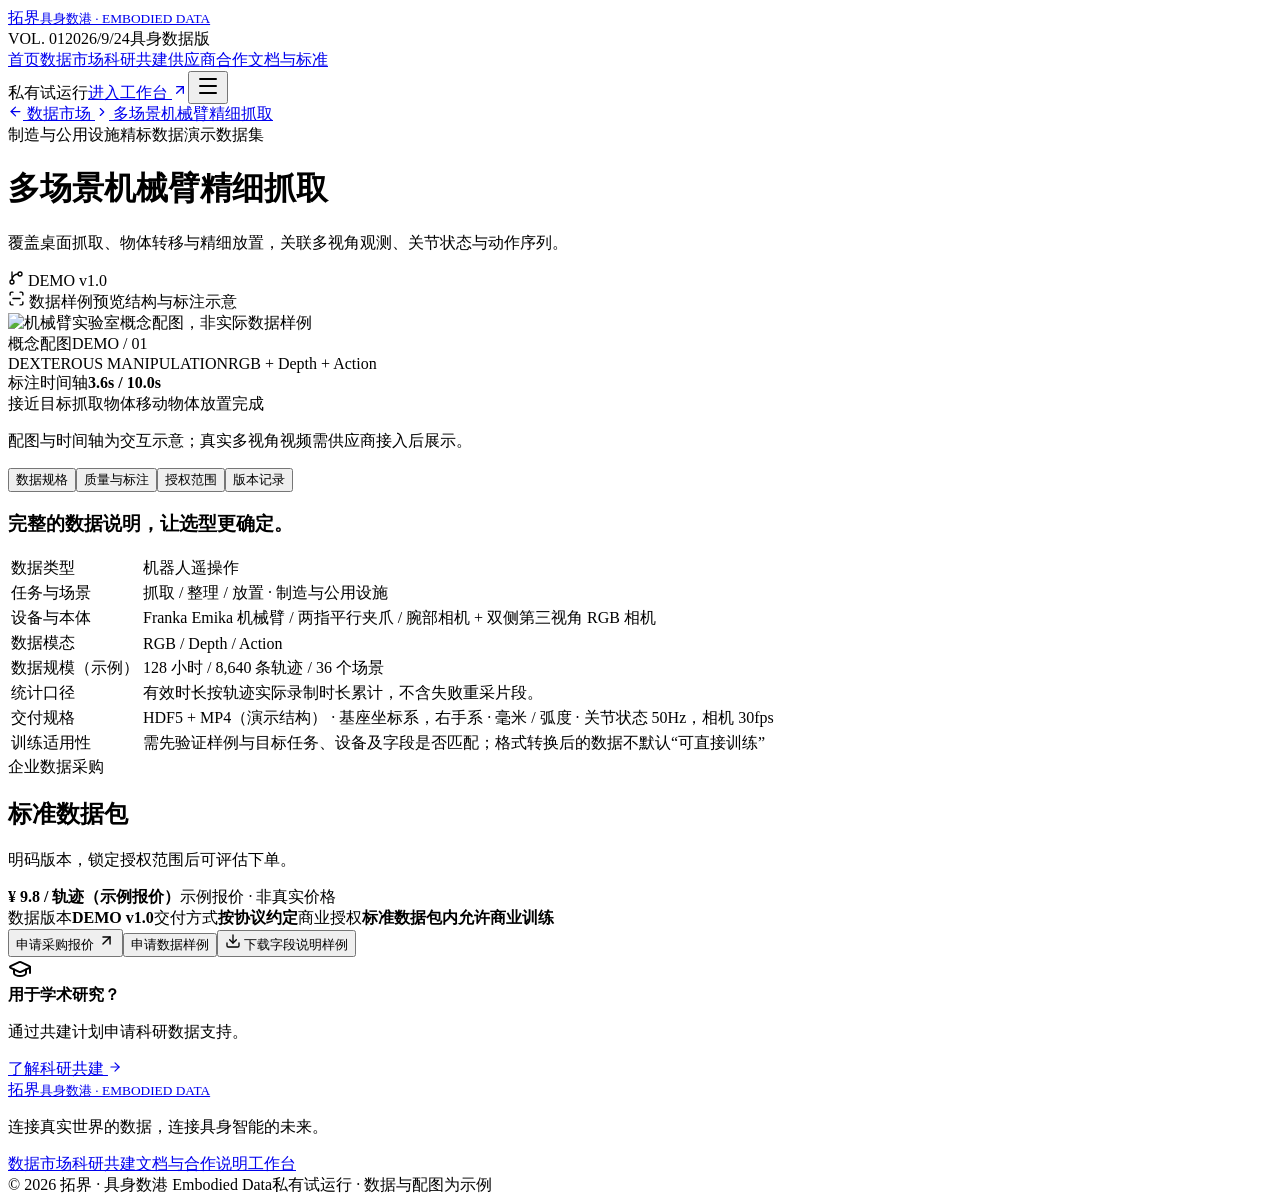
==== dataset-dexterous-pick.html @ 9b69d325 "deploy dataset-dexterous-pick.html" ====
<!DOCTYPE html><html lang="zh-CN"><head><meta charSet="utf-8"/><meta name="viewport" content="width=device-width, initial-scale=1"/><link rel="stylesheet" href="_next/static/css/index.BoD7ESIK.css" data-rsc-css-href="_next/static/css/index.BoD7ESIK.css" data-precedence="vite-rsc/importer-resources"/><title>拓界 · 具身数港｜具身智能数据交易与科研共建平台</title><meta name="description" content="拓界（具身数港）是面向具身智能的训练数据平台：数据集按 12 大行业开架、按 2,558 道标准工序索引，规格、样例与授权边界全部公开。样例免费申请、明码数据包可评估下单，并提供科研共建与供应商合作通道。"/><meta name="application-name" content="拓界 · 具身数港"/><meta name="keywords" content="具身智能,机器人训练数据,具身数据交易,数据集,多模态数据,视触觉数据,科研共建,数据授权"/><meta name="robots" content="index, follow"/><meta property="og:title" content="拓界 · 具身数港｜具身智能数据交易与科研共建平台"/><meta property="og:description" content="数据集按 12 大行业开架、按 2,558 道标准工序索引，规格、样例与授权边界全部公开。"/><meta property="og:url" content="https://tuojie-demo.app.workbuddy.host"/><meta property="og:site_name" content="拓界 · 具身数港"/><meta property="og:type" content="website"/><meta property="og:locale" content="zh_CN"/><meta name="twitter:card" content="summary_large_image"/><meta name="twitter:title" content="拓界 · 具身数港｜具身智能数据交易与科研共建平台"/><meta name="twitter:description" content="数据集按 12 大行业开架、按 2,558 道标准工序索引，规格、样例与授权边界全部公开。"/><meta name="codex-preview" content="development"/><noscript></noscript><script type="application/ld+json">{"@context":"https://schema.org","@type":"Organization","name":"拓界 · 具身数港","alternateName":"具身数港 Embodied Data","description":"面向具身智能的训练数据平台：数据集按 12 大行业开架、按 2,558 道标准工序索引，规格、样例与授权边界全部公开。","url":"https://tuojie-demo.app.workbuddy.host"}</script>
</head><body class="antialiased"><div class="site "><header class="header"><div class="header-inner"><a href="index.html" class="brand" aria-label="拓界首页"><span class="brand-mark"><i></i><i></i><i></i><i></i></span><span>拓界<small>具身数港 · EMBODIED DATA</small></span></a><div class="press-meta" aria-hidden="true"><span>VOL. 01</span><span>2026/9/24</span><span>具身数据版</span></div><nav class="nav" aria-label="主导航"><a href="index.html" class="">首页</a><a href="index.html#market" class="">数据市场</a><a href="research.html" class="">科研共建</a><a href="suppliers.html" class="">供应商合作</a><a href="standards.html" class="">文档与标准</a></nav><div class="header-actions"><span class="pilot-label">私有试运行</span><a href="workspace.html" class="workspace-link">进入工作台 <svg xmlns="http://www.w3.org/2000/svg" width="16" height="16" viewBox="0 0 24 24" fill="none" stroke="currentColor" stroke-width="2" stroke-linecap="round" stroke-linejoin="round" class="lucide lucide-arrow-up-right" aria-hidden="true"><path d="M7 7h10v10"></path><path d="M7 17 17 7"></path></svg></a><button data-slot="button" data-variant="ghost" data-size="icon" class="inline-flex shrink-0 items-center justify-center gap-2 rounded-md text-sm font-medium whitespace-nowrap transition-all outline-none focus-visible:border-ring focus-visible:ring-[3px] focus-visible:ring-ring/50 disabled:pointer-events-none disabled:opacity-50 aria-invalid:border-destructive aria-invalid:ring-destructive/20 dark:aria-invalid:ring-destructive/40 [&amp;_svg]:pointer-events-none [&amp;_svg]:shrink-0 [&amp;_svg:not([class*=&#x27;size-&#x27;])]:size-4 hover:bg-accent hover:text-accent-foreground dark:hover:bg-accent/50 size-9 mobile-menu" aria-label="打开菜单"><svg xmlns="http://www.w3.org/2000/svg" width="24" height="24" viewBox="0 0 24 24" fill="none" stroke="currentColor" stroke-width="2" stroke-linecap="round" stroke-linejoin="round" class="lucide lucide-menu" aria-hidden="true"><path d="M4 5h16"></path><path d="M4 12h16"></path><path d="M4 19h16"></path></svg></button></div></div></header><main id="main-content"><div class="workspace-width detail-page"><a href="index.html#market" class="breadcrumb backlink"><svg xmlns="http://www.w3.org/2000/svg" width="15" height="15" viewBox="0 0 24 24" fill="none" stroke="currentColor" stroke-width="2" stroke-linecap="round" stroke-linejoin="round" class="lucide lucide-arrow-left" aria-hidden="true"><path d="m12 19-7-7 7-7"></path><path d="M19 12H5"></path></svg> 数据市场 <svg xmlns="http://www.w3.org/2000/svg" width="14" height="14" viewBox="0 0 24 24" fill="none" stroke="currentColor" stroke-width="2" stroke-linecap="round" stroke-linejoin="round" class="lucide lucide-chevron-right" aria-hidden="true"><path d="m9 18 6-6-6-6"></path></svg> <!-- -->多场景机械臂精细抓取</a><div class="detail-heading"><div><div class="card-tags"><span>制造与公用设施</span><span class="quality">精标数据</span><span>演示数据集</span></div><h1>多场景机械臂精细抓取</h1><p>覆盖桌面抓取、物体转移与精细放置，关联多视角观测、关节状态与动作序列。</p></div><span class="version-label"><svg xmlns="http://www.w3.org/2000/svg" width="16" height="16" viewBox="0 0 24 24" fill="none" stroke="currentColor" stroke-width="2" stroke-linecap="round" stroke-linejoin="round" class="lucide lucide-git-branch" aria-hidden="true"><path d="M15 6a9 9 0 0 0-9 9V3"></path><circle cx="18" cy="6" r="3"></circle><circle cx="6" cy="18" r="3"></circle></svg> <!-- -->DEMO v1.0</span></div><div class="detail-layout"><div class="detail-main"><div class="sample-viewer"><div class="viewer-heading"><span><svg xmlns="http://www.w3.org/2000/svg" width="17" height="17" viewBox="0 0 24 24" fill="none" stroke="currentColor" stroke-width="2" stroke-linecap="round" stroke-linejoin="round" class="lucide lucide-scan-line" aria-hidden="true"><path d="M3 7V5a2 2 0 0 1 2-2h2"></path><path d="M17 3h2a2 2 0 0 1 2 2v2"></path><path d="M21 17v2a2 2 0 0 1-2 2h-2"></path><path d="M7 21H5a2 2 0 0 1-2-2v-2"></path><path d="M7 12h10"></path></svg> 数据样例预览</span><span>结构与标注示意</span></div><div class="dataset-visual cyan large"><img src="robotics-lab.jpg" alt="机械臂实验室概念配图，非实际数据样例" loading="eager"/><div class="visual-top"><span>概念配图</span><span>DEMO / 01</span></div><div class="visual-bottom"><span>DEXTEROUS MANIPULATION</span><span>RGB + Depth + Action</span></div></div><div class="viewer-controls"><div class="frame-caption"><span>标注时间轴</span><b>3.6<!-- -->s / 10.0s</b></div><span dir="ltr" data-orientation="horizontal" aria-disabled="false" data-slot="slider" class="relative flex w-full touch-none items-center select-none data-[disabled]:opacity-50 data-[orientation=vertical]:h-full data-[orientation=vertical]:min-h-44 data-[orientation=vertical]:w-auto data-[orientation=vertical]:flex-col" aria-label="标注时间轴" style="--radix-slider-thumb-transform:translateX(-50%)"><span data-orientation="horizontal" data-slot="slider-track" class="relative grow overflow-hidden rounded-full bg-muted data-[orientation=horizontal]:h-1.5 data-[orientation=horizontal]:w-full data-[orientation=vertical]:h-full data-[orientation=vertical]:w-1.5"><span data-orientation="horizontal" data-slot="slider-range" class="absolute bg-primary data-[orientation=horizontal]:h-full data-[orientation=vertical]:w-full" style="left:0%;right:64%"></span></span><span style="transform:var(--radix-slider-thumb-transform);position:absolute;left:calc(0% + 0px)"><span role="slider" aria-valuemin="0" aria-valuemax="100" aria-orientation="horizontal" data-orientation="horizontal" tabindex="0" data-slot="slider-thumb" class="block size-4 shrink-0 rounded-full border border-primary bg-white shadow-sm ring-ring/50 transition-[color,box-shadow] hover:ring-4 focus-visible:ring-4 focus-visible:outline-hidden disabled:pointer-events-none disabled:opacity-50" style="display:none" data-radix-collection-item=""></span></span><input style="display:none"/></span><div class="phase-row"><span class="">接近目标</span><span class="active">抓取物体</span><span class="">移动物体</span><span class="">放置完成</span></div><p class="viewer-disclaimer">配图与时间轴为交互示意；真实多视角视频需供应商接入后展示。</p></div></div><div dir="ltr" data-orientation="horizontal" data-slot="tabs" class="group/tabs flex gap-2 data-[orientation=horizontal]:flex-col detail-tabs"><div role="tablist" aria-orientation="horizontal" data-slot="tabs-list" data-variant="line" class="group/tabs-list inline-flex w-fit items-center justify-center rounded-lg p-[3px] text-muted-foreground group-data-[orientation=horizontal]/tabs:h-9 group-data-[orientation=vertical]/tabs:h-fit group-data-[orientation=vertical]/tabs:flex-col data-[variant=line]:rounded-none gap-1 bg-transparent" tabindex="-1" data-orientation="horizontal" style="outline:none"><button type="button" role="tab" aria-selected="true" aria-controls="radix-_R_1796i_-content-spec" data-state="active" id="radix-_R_1796i_-trigger-spec" data-slot="tabs-trigger" class="relative inline-flex h-[calc(100%-1px)] flex-1 items-center justify-center gap-1.5 rounded-md border border-transparent px-2 py-1 text-sm font-medium whitespace-nowrap text-foreground/60 transition-all group-data-[orientation=vertical]/tabs:w-full group-data-[orientation=vertical]/tabs:justify-start hover:text-foreground focus-visible:border-ring focus-visible:ring-[3px] focus-visible:ring-ring/50 focus-visible:outline-1 focus-visible:outline-ring disabled:pointer-events-none disabled:opacity-50 group-data-[variant=default]/tabs-list:data-[state=active]:shadow-sm group-data-[variant=line]/tabs-list:data-[state=active]:shadow-none dark:text-muted-foreground dark:hover:text-foreground [&amp;_svg]:pointer-events-none [&amp;_svg]:shrink-0 [&amp;_svg:not([class*=&#x27;size-&#x27;])]:size-4 group-data-[variant=line]/tabs-list:bg-transparent group-data-[variant=line]/tabs-list:data-[state=active]:bg-transparent dark:group-data-[variant=line]/tabs-list:data-[state=active]:border-transparent dark:group-data-[variant=line]/tabs-list:data-[state=active]:bg-transparent data-[state=active]:bg-background data-[state=active]:text-foreground dark:data-[state=active]:border-input dark:data-[state=active]:bg-input/30 dark:data-[state=active]:text-foreground after:absolute after:bg-foreground after:opacity-0 after:transition-opacity group-data-[orientation=horizontal]/tabs:after:inset-x-0 group-data-[orientation=horizontal]/tabs:after:bottom-[-5px] group-data-[orientation=horizontal]/tabs:after:h-0.5 group-data-[orientation=vertical]/tabs:after:inset-y-0 group-data-[orientation=vertical]/tabs:after:-right-1 group-data-[orientation=vertical]/tabs:after:w-0.5 group-data-[variant=line]/tabs-list:data-[state=active]:after:opacity-100" tabindex="-1" data-orientation="horizontal" data-radix-collection-item="">数据规格</button><button type="button" role="tab" aria-selected="false" aria-controls="radix-_R_1796i_-content-quality" data-state="inactive" id="radix-_R_1796i_-trigger-quality" data-slot="tabs-trigger" class="relative inline-flex h-[calc(100%-1px)] flex-1 items-center justify-center gap-1.5 rounded-md border border-transparent px-2 py-1 text-sm font-medium whitespace-nowrap text-foreground/60 transition-all group-data-[orientation=vertical]/tabs:w-full group-data-[orientation=vertical]/tabs:justify-start hover:text-foreground focus-visible:border-ring focus-visible:ring-[3px] focus-visible:ring-ring/50 focus-visible:outline-1 focus-visible:outline-ring disabled:pointer-events-none disabled:opacity-50 group-data-[variant=default]/tabs-list:data-[state=active]:shadow-sm group-data-[variant=line]/tabs-list:data-[state=active]:shadow-none dark:text-muted-foreground dark:hover:text-foreground [&amp;_svg]:pointer-events-none [&amp;_svg]:shrink-0 [&amp;_svg:not([class*=&#x27;size-&#x27;])]:size-4 group-data-[variant=line]/tabs-list:bg-transparent group-data-[variant=line]/tabs-list:data-[state=active]:bg-transparent dark:group-data-[variant=line]/tabs-list:data-[state=active]:border-transparent dark:group-data-[variant=line]/tabs-list:data-[state=active]:bg-transparent data-[state=active]:bg-background data-[state=active]:text-foreground dark:data-[state=active]:border-input dark:data-[state=active]:bg-input/30 dark:data-[state=active]:text-foreground after:absolute after:bg-foreground after:opacity-0 after:transition-opacity group-data-[orientation=horizontal]/tabs:after:inset-x-0 group-data-[orientation=horizontal]/tabs:after:bottom-[-5px] group-data-[orientation=horizontal]/tabs:after:h-0.5 group-data-[orientation=vertical]/tabs:after:inset-y-0 group-data-[orientation=vertical]/tabs:after:-right-1 group-data-[orientation=vertical]/tabs:after:w-0.5 group-data-[variant=line]/tabs-list:data-[state=active]:after:opacity-100" tabindex="-1" data-orientation="horizontal" data-radix-collection-item="">质量与标注</button><button type="button" role="tab" aria-selected="false" aria-controls="radix-_R_1796i_-content-license" data-state="inactive" id="radix-_R_1796i_-trigger-license" data-slot="tabs-trigger" class="relative inline-flex h-[calc(100%-1px)] flex-1 items-center justify-center gap-1.5 rounded-md border border-transparent px-2 py-1 text-sm font-medium whitespace-nowrap text-foreground/60 transition-all group-data-[orientation=vertical]/tabs:w-full group-data-[orientation=vertical]/tabs:justify-start hover:text-foreground focus-visible:border-ring focus-visible:ring-[3px] focus-visible:ring-ring/50 focus-visible:outline-1 focus-visible:outline-ring disabled:pointer-events-none disabled:opacity-50 group-data-[variant=default]/tabs-list:data-[state=active]:shadow-sm group-data-[variant=line]/tabs-list:data-[state=active]:shadow-none dark:text-muted-foreground dark:hover:text-foreground [&amp;_svg]:pointer-events-none [&amp;_svg]:shrink-0 [&amp;_svg:not([class*=&#x27;size-&#x27;])]:size-4 group-data-[variant=line]/tabs-list:bg-transparent group-data-[variant=line]/tabs-list:data-[state=active]:bg-transparent dark:group-data-[variant=line]/tabs-list:data-[state=active]:border-transparent dark:group-data-[variant=line]/tabs-list:data-[state=active]:bg-transparent data-[state=active]:bg-background data-[state=active]:text-foreground dark:data-[state=active]:border-input dark:data-[state=active]:bg-input/30 dark:data-[state=active]:text-foreground after:absolute after:bg-foreground after:opacity-0 after:transition-opacity group-data-[orientation=horizontal]/tabs:after:inset-x-0 group-data-[orientation=horizontal]/tabs:after:bottom-[-5px] group-data-[orientation=horizontal]/tabs:after:h-0.5 group-data-[orientation=vertical]/tabs:after:inset-y-0 group-data-[orientation=vertical]/tabs:after:-right-1 group-data-[orientation=vertical]/tabs:after:w-0.5 group-data-[variant=line]/tabs-list:data-[state=active]:after:opacity-100" tabindex="-1" data-orientation="horizontal" data-radix-collection-item="">授权范围</button><button type="button" role="tab" aria-selected="false" aria-controls="radix-_R_1796i_-content-version" data-state="inactive" id="radix-_R_1796i_-trigger-version" data-slot="tabs-trigger" class="relative inline-flex h-[calc(100%-1px)] flex-1 items-center justify-center gap-1.5 rounded-md border border-transparent px-2 py-1 text-sm font-medium whitespace-nowrap text-foreground/60 transition-all group-data-[orientation=vertical]/tabs:w-full group-data-[orientation=vertical]/tabs:justify-start hover:text-foreground focus-visible:border-ring focus-visible:ring-[3px] focus-visible:ring-ring/50 focus-visible:outline-1 focus-visible:outline-ring disabled:pointer-events-none disabled:opacity-50 group-data-[variant=default]/tabs-list:data-[state=active]:shadow-sm group-data-[variant=line]/tabs-list:data-[state=active]:shadow-none dark:text-muted-foreground dark:hover:text-foreground [&amp;_svg]:pointer-events-none [&amp;_svg]:shrink-0 [&amp;_svg:not([class*=&#x27;size-&#x27;])]:size-4 group-data-[variant=line]/tabs-list:bg-transparent group-data-[variant=line]/tabs-list:data-[state=active]:bg-transparent dark:group-data-[variant=line]/tabs-list:data-[state=active]:border-transparent dark:group-data-[variant=line]/tabs-list:data-[state=active]:bg-transparent data-[state=active]:bg-background data-[state=active]:text-foreground dark:data-[state=active]:border-input dark:data-[state=active]:bg-input/30 dark:data-[state=active]:text-foreground after:absolute after:bg-foreground after:opacity-0 after:transition-opacity group-data-[orientation=horizontal]/tabs:after:inset-x-0 group-data-[orientation=horizontal]/tabs:after:bottom-[-5px] group-data-[orientation=horizontal]/tabs:after:h-0.5 group-data-[orientation=vertical]/tabs:after:inset-y-0 group-data-[orientation=vertical]/tabs:after:-right-1 group-data-[orientation=vertical]/tabs:after:w-0.5 group-data-[variant=line]/tabs-list:data-[state=active]:after:opacity-100" tabindex="-1" data-orientation="horizontal" data-radix-collection-item="">版本记录</button></div><div data-state="active" data-orientation="horizontal" role="tabpanel" aria-labelledby="radix-_R_1796i_-trigger-spec" id="radix-_R_1796i_-content-spec" tabindex="0" data-slot="tabs-content" class="flex-1 outline-none" style="animation-duration:0s"><h3>完整的数据说明，让选型更确定。</h3><div data-slot="table-container" class="relative w-full overflow-x-auto"><table data-slot="table" class="w-full caption-bottom text-sm"><tbody data-slot="table-body" class="[&amp;_tr:last-child]:border-0"><tr data-slot="table-row" class="border-b transition-colors hover:bg-muted/50 has-aria-expanded:bg-muted/50 data-[state=selected]:bg-muted"><td data-slot="table-cell" class="p-2 align-middle whitespace-nowrap [&amp;:has([role=checkbox])]:pr-0 [&amp;&gt;[role=checkbox]]:translate-y-[2px]">数据类型</td><td data-slot="table-cell" class="p-2 align-middle whitespace-nowrap [&amp;:has([role=checkbox])]:pr-0 [&amp;&gt;[role=checkbox]]:translate-y-[2px]">机器人遥操作</td></tr><tr data-slot="table-row" class="border-b transition-colors hover:bg-muted/50 has-aria-expanded:bg-muted/50 data-[state=selected]:bg-muted"><td data-slot="table-cell" class="p-2 align-middle whitespace-nowrap [&amp;:has([role=checkbox])]:pr-0 [&amp;&gt;[role=checkbox]]:translate-y-[2px]">任务与场景</td><td data-slot="table-cell" class="p-2 align-middle whitespace-nowrap [&amp;:has([role=checkbox])]:pr-0 [&amp;&gt;[role=checkbox]]:translate-y-[2px]">抓取 / 整理 / 放置 · 制造与公用设施</td></tr><tr data-slot="table-row" class="border-b transition-colors hover:bg-muted/50 has-aria-expanded:bg-muted/50 data-[state=selected]:bg-muted"><td data-slot="table-cell" class="p-2 align-middle whitespace-nowrap [&amp;:has([role=checkbox])]:pr-0 [&amp;&gt;[role=checkbox]]:translate-y-[2px]">设备与本体</td><td data-slot="table-cell" class="p-2 align-middle whitespace-nowrap [&amp;:has([role=checkbox])]:pr-0 [&amp;&gt;[role=checkbox]]:translate-y-[2px]">Franka Emika 机械臂 / 两指平行夹爪 / 腕部相机 + 双侧第三视角 RGB 相机</td></tr><tr data-slot="table-row" class="border-b transition-colors hover:bg-muted/50 has-aria-expanded:bg-muted/50 data-[state=selected]:bg-muted"><td data-slot="table-cell" class="p-2 align-middle whitespace-nowrap [&amp;:has([role=checkbox])]:pr-0 [&amp;&gt;[role=checkbox]]:translate-y-[2px]">数据模态</td><td data-slot="table-cell" class="p-2 align-middle whitespace-nowrap [&amp;:has([role=checkbox])]:pr-0 [&amp;&gt;[role=checkbox]]:translate-y-[2px]">RGB / Depth / Action</td></tr><tr data-slot="table-row" class="border-b transition-colors hover:bg-muted/50 has-aria-expanded:bg-muted/50 data-[state=selected]:bg-muted"><td data-slot="table-cell" class="p-2 align-middle whitespace-nowrap [&amp;:has([role=checkbox])]:pr-0 [&amp;&gt;[role=checkbox]]:translate-y-[2px]">数据规模（示例）</td><td data-slot="table-cell" class="p-2 align-middle whitespace-nowrap [&amp;:has([role=checkbox])]:pr-0 [&amp;&gt;[role=checkbox]]:translate-y-[2px]">128 小时 / 8,640 条轨迹 / 36 个场景</td></tr><tr data-slot="table-row" class="border-b transition-colors hover:bg-muted/50 has-aria-expanded:bg-muted/50 data-[state=selected]:bg-muted"><td data-slot="table-cell" class="p-2 align-middle whitespace-nowrap [&amp;:has([role=checkbox])]:pr-0 [&amp;&gt;[role=checkbox]]:translate-y-[2px]">统计口径</td><td data-slot="table-cell" class="p-2 align-middle whitespace-nowrap [&amp;:has([role=checkbox])]:pr-0 [&amp;&gt;[role=checkbox]]:translate-y-[2px]">有效时长按轨迹实际录制时长累计，不含失败重采片段。</td></tr><tr data-slot="table-row" class="border-b transition-colors hover:bg-muted/50 has-aria-expanded:bg-muted/50 data-[state=selected]:bg-muted"><td data-slot="table-cell" class="p-2 align-middle whitespace-nowrap [&amp;:has([role=checkbox])]:pr-0 [&amp;&gt;[role=checkbox]]:translate-y-[2px]">交付规格</td><td data-slot="table-cell" class="p-2 align-middle whitespace-nowrap [&amp;:has([role=checkbox])]:pr-0 [&amp;&gt;[role=checkbox]]:translate-y-[2px]">HDF5 + MP4（演示结构） · 基座坐标系，右手系 · 毫米 / 弧度 · 关节状态 50Hz，相机 30fps</td></tr><tr data-slot="table-row" class="border-b transition-colors hover:bg-muted/50 has-aria-expanded:bg-muted/50 data-[state=selected]:bg-muted"><td data-slot="table-cell" class="p-2 align-middle whitespace-nowrap [&amp;:has([role=checkbox])]:pr-0 [&amp;&gt;[role=checkbox]]:translate-y-[2px]">训练适用性</td><td data-slot="table-cell" class="p-2 align-middle whitespace-nowrap [&amp;:has([role=checkbox])]:pr-0 [&amp;&gt;[role=checkbox]]:translate-y-[2px]">需先验证样例与目标任务、设备及字段是否匹配；格式转换后的数据不默认“可直接训练”</td></tr></tbody></table></div></div><div data-state="inactive" data-orientation="horizontal" role="tabpanel" aria-labelledby="radix-_R_1796i_-trigger-quality" hidden="" id="radix-_R_1796i_-content-quality" tabindex="0" data-slot="tabs-content" class="flex-1 outline-none"></div><div data-state="inactive" data-orientation="horizontal" role="tabpanel" aria-labelledby="radix-_R_1796i_-trigger-license" hidden="" id="radix-_R_1796i_-content-license" tabindex="0" data-slot="tabs-content" class="flex-1 outline-none"></div><div data-state="inactive" data-orientation="horizontal" role="tabpanel" aria-labelledby="radix-_R_1796i_-trigger-version" hidden="" id="radix-_R_1796i_-content-version" tabindex="0" data-slot="tabs-content" class="flex-1 outline-none"></div></div></div><aside class="purchase-panel"><span class="section-label">企业数据采购</span><h2>标准数据包</h2><p>明码版本，锁定授权范围后可评估下单。</p><div class="price-line"><b>¥ 9.8 / 轨迹（示例报价）</b><span>示例报价 · 非真实价格</span></div><div class="purchase-meta"><span>数据版本<b>DEMO v1.0</b></span><span>交付方式<b>按协议约定</b></span><span>商业授权<b>标准数据包内允许商业训练</b></span></div><button data-slot="button" data-variant="default" data-size="default" class="inline-flex shrink-0 items-center justify-center gap-2 rounded-md text-sm font-medium whitespace-nowrap transition-all outline-none focus-visible:border-ring focus-visible:ring-[3px] focus-visible:ring-ring/50 disabled:pointer-events-none disabled:opacity-50 aria-invalid:border-destructive aria-invalid:ring-destructive/20 dark:aria-invalid:ring-destructive/40 [&amp;_svg]:pointer-events-none [&amp;_svg]:shrink-0 [&amp;_svg:not([class*=&#x27;size-&#x27;])]:size-4 bg-primary text-primary-foreground hover:bg-primary/90 h-9 px-4 py-2 has-[&gt;svg]:px-3 action dark full">申请采购报价 <svg xmlns="http://www.w3.org/2000/svg" width="17" height="17" viewBox="0 0 24 24" fill="none" stroke="currentColor" stroke-width="2" stroke-linecap="round" stroke-linejoin="round" class="lucide lucide-arrow-up-right" aria-hidden="true"><path d="M7 7h10v10"></path><path d="M7 17 17 7"></path></svg></button><button data-slot="button" data-variant="default" data-size="default" class="inline-flex shrink-0 items-center justify-center gap-2 rounded-md text-sm font-medium whitespace-nowrap transition-all outline-none focus-visible:border-ring focus-visible:ring-[3px] focus-visible:ring-ring/50 disabled:pointer-events-none disabled:opacity-50 aria-invalid:border-destructive aria-invalid:ring-destructive/20 dark:aria-invalid:ring-destructive/40 [&amp;_svg]:pointer-events-none [&amp;_svg]:shrink-0 [&amp;_svg:not([class*=&#x27;size-&#x27;])]:size-4 bg-primary text-primary-foreground hover:bg-primary/90 h-9 px-4 py-2 has-[&gt;svg]:px-3 action pale full">申请数据样例</button><button class="download-spec"><svg xmlns="http://www.w3.org/2000/svg" width="16" height="16" viewBox="0 0 24 24" fill="none" stroke="currentColor" stroke-width="2" stroke-linecap="round" stroke-linejoin="round" class="lucide lucide-download" aria-hidden="true"><path d="M12 15V3"></path><path d="M21 15v4a2 2 0 0 1-2 2H5a2 2 0 0 1-2-2v-4"></path><path d="m7 10 5 5 5-5"></path></svg> 下载字段说明样例</button><div class="academic-note"><svg xmlns="http://www.w3.org/2000/svg" width="24" height="24" viewBox="0 0 24 24" fill="none" stroke="currentColor" stroke-width="2" stroke-linecap="round" stroke-linejoin="round" class="lucide lucide-graduation-cap" aria-hidden="true"><path d="M21.42 10.922a1 1 0 0 0-.019-1.838L12.83 5.18a2 2 0 0 0-1.66 0L2.6 9.08a1 1 0 0 0 0 1.832l8.57 3.908a2 2 0 0 0 1.66 0z"></path><path d="M22 10v6"></path><path d="M6 12.5V16a6 3 0 0 0 12 0v-3.5"></path></svg><div><strong>用于学术研究？</strong><p>通过共建计划申请科研数据支持。</p><a href="research.html">了解科研共建 <svg xmlns="http://www.w3.org/2000/svg" width="14" height="14" viewBox="0 0 24 24" fill="none" stroke="currentColor" stroke-width="2" stroke-linecap="round" stroke-linejoin="round" class="lucide lucide-arrow-right" aria-hidden="true"><path d="M5 12h14"></path><path d="m12 5 7 7-7 7"></path></svg></a></div></div></aside></div></div></main><footer class="footer"><div><a href="index.html" class="brand" aria-label="拓界首页"><span class="brand-mark"><i></i><i></i><i></i><i></i></span><span>拓界<small>具身数港 · EMBODIED DATA</small></span></a><p>连接真实世界的数据，连接具身智能的未来。</p></div><div class="footer-links"><a href="index.html#market">数据市场</a><a href="research.html">科研共建</a><a href="standards.html">文档与合作说明</a><a href="workspace.html">工作台</a></div><div class="footer-bottom"><span>© <!-- -->2026<!-- --> 拓界 · 具身数港 Embodied Data</span><span>私有试运行 · 数据与配图为示例</span></div></footer></div></body></html>
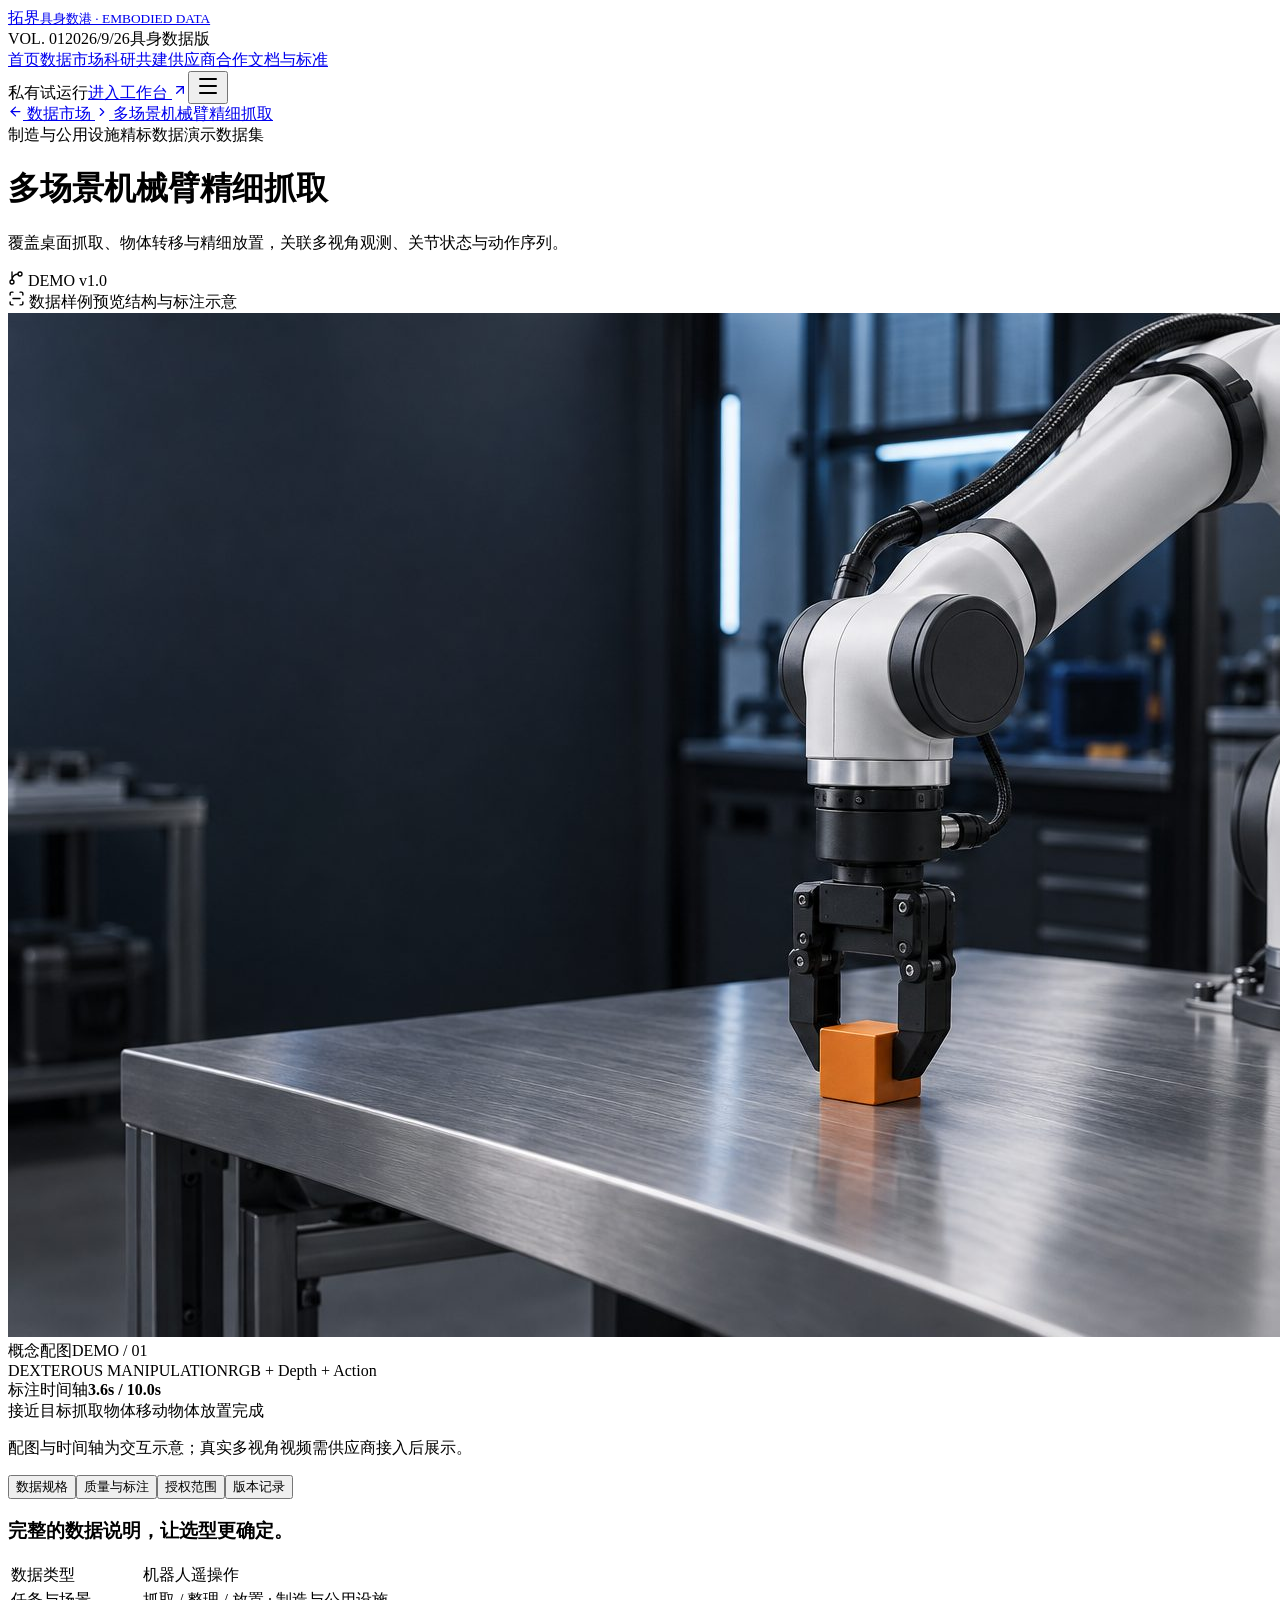
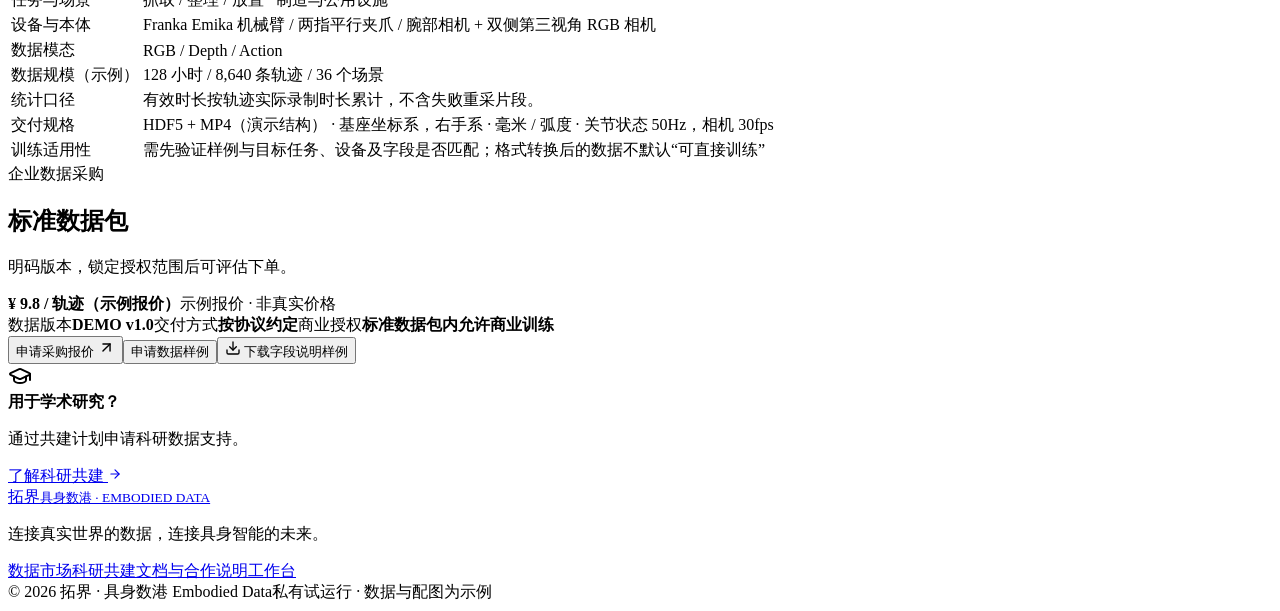
==== commit e5092e91: "fix nav color: dataset-dexterous-pick.html" ====
--- a/dataset-dexterous-pick.html
+++ b/dataset-dexterous-pick.html
@@ -1,2 +1,2 @@
-<!DOCTYPE html><html lang="zh-CN"><head><meta charSet="utf-8"/><meta name="viewport" content="width=device-width, initial-scale=1"/><link rel="stylesheet" href="_next/static/css/index.BoD7ESIK.css" data-rsc-css-href="_next/static/css/index.BoD7ESIK.css" data-precedence="vite-rsc/importer-resources"/><title>拓界 · 具身数港｜具身智能数据交易与科研共建平台</title><meta name="description" content="拓界（具身数港）是面向具身智能的训练数据平台：数据集按 12 大行业开架、按 2,558 道标准工序索引，规格、样例与授权边界全部公开。样例免费申请、明码数据包可评估下单，并提供科研共建与供应商合作通道。"/><meta name="application-name" content="拓界 · 具身数港"/><meta name="keywords" content="具身智能,机器人训练数据,具身数据交易,数据集,多模态数据,视触觉数据,科研共建,数据授权"/><meta name="robots" content="index, follow"/><meta property="og:title" content="拓界 · 具身数港｜具身智能数据交易与科研共建平台"/><meta property="og:description" content="数据集按 12 大行业开架、按 2,558 道标准工序索引，规格、样例与授权边界全部公开。"/><meta property="og:url" content="https://tuojie-demo.app.workbuddy.host"/><meta property="og:site_name" content="拓界 · 具身数港"/><meta property="og:type" content="website"/><meta property="og:locale" content="zh_CN"/><meta name="twitter:card" content="summary_large_image"/><meta name="twitter:title" content="拓界 · 具身数港｜具身智能数据交易与科研共建平台"/><meta name="twitter:description" content="数据集按 12 大行业开架、按 2,558 道标准工序索引，规格、样例与授权边界全部公开。"/><meta name="codex-preview" content="development"/><noscript></noscript><script type="application/ld+json">{"@context":"https://schema.org","@type":"Organization","name":"拓界 · 具身数港","alternateName":"具身数港 Embodied Data","description":"面向具身智能的训练数据平台：数据集按 12 大行业开架、按 2,558 道标准工序索引，规格、样例与授权边界全部公开。","url":"https://tuojie-demo.app.workbuddy.host"}</script>
-</head><body class="antialiased"><div class="site "><header class="header"><div class="header-inner"><a href="index.html" class="brand" aria-label="拓界首页"><span class="brand-mark"><i></i><i></i><i></i><i></i></span><span>拓界<small>具身数港 · EMBODIED DATA</small></span></a><div class="press-meta" aria-hidden="true"><span>VOL. 01</span><span>2026/9/24</span><span>具身数据版</span></div><nav class="nav" aria-label="主导航"><a href="index.html" class="">首页</a><a href="index.html#market" class="">数据市场</a><a href="research.html" class="">科研共建</a><a href="suppliers.html" class="">供应商合作</a><a href="standards.html" class="">文档与标准</a></nav><div class="header-actions"><span class="pilot-label">私有试运行</span><a href="workspace.html" class="workspace-link">进入工作台 <svg xmlns="http://www.w3.org/2000/svg" width="16" height="16" viewBox="0 0 24 24" fill="none" stroke="currentColor" stroke-width="2" stroke-linecap="round" stroke-linejoin="round" class="lucide lucide-arrow-up-right" aria-hidden="true"><path d="M7 7h10v10"></path><path d="M7 17 17 7"></path></svg></a><button data-slot="button" data-variant="ghost" data-size="icon" class="inline-flex shrink-0 items-center justify-center gap-2 rounded-md text-sm font-medium whitespace-nowrap transition-all outline-none focus-visible:border-ring focus-visible:ring-[3px] focus-visible:ring-ring/50 disabled:pointer-events-none disabled:opacity-50 aria-invalid:border-destructive aria-invalid:ring-destructive/20 dark:aria-invalid:ring-destructive/40 [&amp;_svg]:pointer-events-none [&amp;_svg]:shrink-0 [&amp;_svg:not([class*=&#x27;size-&#x27;])]:size-4 hover:bg-accent hover:text-accent-foreground dark:hover:bg-accent/50 size-9 mobile-menu" aria-label="打开菜单"><svg xmlns="http://www.w3.org/2000/svg" width="24" height="24" viewBox="0 0 24 24" fill="none" stroke="currentColor" stroke-width="2" stroke-linecap="round" stroke-linejoin="round" class="lucide lucide-menu" aria-hidden="true"><path d="M4 5h16"></path><path d="M4 12h16"></path><path d="M4 19h16"></path></svg></button></div></div></header><main id="main-content"><div class="workspace-width detail-page"><a href="index.html#market" class="breadcrumb backlink"><svg xmlns="http://www.w3.org/2000/svg" width="15" height="15" viewBox="0 0 24 24" fill="none" stroke="currentColor" stroke-width="2" stroke-linecap="round" stroke-linejoin="round" class="lucide lucide-arrow-left" aria-hidden="true"><path d="m12 19-7-7 7-7"></path><path d="M19 12H5"></path></svg> 数据市场 <svg xmlns="http://www.w3.org/2000/svg" width="14" height="14" viewBox="0 0 24 24" fill="none" stroke="currentColor" stroke-width="2" stroke-linecap="round" stroke-linejoin="round" class="lucide lucide-chevron-right" aria-hidden="true"><path d="m9 18 6-6-6-6"></path></svg> <!-- -->多场景机械臂精细抓取</a><div class="detail-heading"><div><div class="card-tags"><span>制造与公用设施</span><span class="quality">精标数据</span><span>演示数据集</span></div><h1>多场景机械臂精细抓取</h1><p>覆盖桌面抓取、物体转移与精细放置，关联多视角观测、关节状态与动作序列。</p></div><span class="version-label"><svg xmlns="http://www.w3.org/2000/svg" width="16" height="16" viewBox="0 0 24 24" fill="none" stroke="currentColor" stroke-width="2" stroke-linecap="round" stroke-linejoin="round" class="lucide lucide-git-branch" aria-hidden="true"><path d="M15 6a9 9 0 0 0-9 9V3"></path><circle cx="18" cy="6" r="3"></circle><circle cx="6" cy="18" r="3"></circle></svg> <!-- -->DEMO v1.0</span></div><div class="detail-layout"><div class="detail-main"><div class="sample-viewer"><div class="viewer-heading"><span><svg xmlns="http://www.w3.org/2000/svg" width="17" height="17" viewBox="0 0 24 24" fill="none" stroke="currentColor" stroke-width="2" stroke-linecap="round" stroke-linejoin="round" class="lucide lucide-scan-line" aria-hidden="true"><path d="M3 7V5a2 2 0 0 1 2-2h2"></path><path d="M17 3h2a2 2 0 0 1 2 2v2"></path><path d="M21 17v2a2 2 0 0 1-2 2h-2"></path><path d="M7 21H5a2 2 0 0 1-2-2v-2"></path><path d="M7 12h10"></path></svg> 数据样例预览</span><span>结构与标注示意</span></div><div class="dataset-visual cyan large"><img src="robotics-lab.jpg" alt="机械臂实验室概念配图，非实际数据样例" loading="eager"/><div class="visual-top"><span>概念配图</span><span>DEMO / 01</span></div><div class="visual-bottom"><span>DEXTEROUS MANIPULATION</span><span>RGB + Depth + Action</span></div></div><div class="viewer-controls"><div class="frame-caption"><span>标注时间轴</span><b>3.6<!-- -->s / 10.0s</b></div><span dir="ltr" data-orientation="horizontal" aria-disabled="false" data-slot="slider" class="relative flex w-full touch-none items-center select-none data-[disabled]:opacity-50 data-[orientation=vertical]:h-full data-[orientation=vertical]:min-h-44 data-[orientation=vertical]:w-auto data-[orientation=vertical]:flex-col" aria-label="标注时间轴" style="--radix-slider-thumb-transform:translateX(-50%)"><span data-orientation="horizontal" data-slot="slider-track" class="relative grow overflow-hidden rounded-full bg-muted data-[orientation=horizontal]:h-1.5 data-[orientation=horizontal]:w-full data-[orientation=vertical]:h-full data-[orientation=vertical]:w-1.5"><span data-orientation="horizontal" data-slot="slider-range" class="absolute bg-primary data-[orientation=horizontal]:h-full data-[orientation=vertical]:w-full" style="left:0%;right:64%"></span></span><span style="transform:var(--radix-slider-thumb-transform);position:absolute;left:calc(0% + 0px)"><span role="slider" aria-valuemin="0" aria-valuemax="100" aria-orientation="horizontal" data-orientation="horizontal" tabindex="0" data-slot="slider-thumb" class="block size-4 shrink-0 rounded-full border border-primary bg-white shadow-sm ring-ring/50 transition-[color,box-shadow] hover:ring-4 focus-visible:ring-4 focus-visible:outline-hidden disabled:pointer-events-none disabled:opacity-50" style="display:none" data-radix-collection-item=""></span></span><input style="display:none"/></span><div class="phase-row"><span class="">接近目标</span><span class="active">抓取物体</span><span class="">移动物体</span><span class="">放置完成</span></div><p class="viewer-disclaimer">配图与时间轴为交互示意；真实多视角视频需供应商接入后展示。</p></div></div><div dir="ltr" data-orientation="horizontal" data-slot="tabs" class="group/tabs flex gap-2 data-[orientation=horizontal]:flex-col detail-tabs"><div role="tablist" aria-orientation="horizontal" data-slot="tabs-list" data-variant="line" class="group/tabs-list inline-flex w-fit items-center justify-center rounded-lg p-[3px] text-muted-foreground group-data-[orientation=horizontal]/tabs:h-9 group-data-[orientation=vertical]/tabs:h-fit group-data-[orientation=vertical]/tabs:flex-col data-[variant=line]:rounded-none gap-1 bg-transparent" tabindex="-1" data-orientation="horizontal" style="outline:none"><button type="button" role="tab" aria-selected="true" aria-controls="radix-_R_1796i_-content-spec" data-state="active" id="radix-_R_1796i_-trigger-spec" data-slot="tabs-trigger" class="relative inline-flex h-[calc(100%-1px)] flex-1 items-center justify-center gap-1.5 rounded-md border border-transparent px-2 py-1 text-sm font-medium whitespace-nowrap text-foreground/60 transition-all group-data-[orientation=vertical]/tabs:w-full group-data-[orientation=vertical]/tabs:justify-start hover:text-foreground focus-visible:border-ring focus-visible:ring-[3px] focus-visible:ring-ring/50 focus-visible:outline-1 focus-visible:outline-ring disabled:pointer-events-none disabled:opacity-50 group-data-[variant=default]/tabs-list:data-[state=active]:shadow-sm group-data-[variant=line]/tabs-list:data-[state=active]:shadow-none dark:text-muted-foreground dark:hover:text-foreground [&amp;_svg]:pointer-events-none [&amp;_svg]:shrink-0 [&amp;_svg:not([class*=&#x27;size-&#x27;])]:size-4 group-data-[variant=line]/tabs-list:bg-transparent group-data-[variant=line]/tabs-list:data-[state=active]:bg-transparent dark:group-data-[variant=line]/tabs-list:data-[state=active]:border-transparent dark:group-data-[variant=line]/tabs-list:data-[state=active]:bg-transparent data-[state=active]:bg-background data-[state=active]:text-foreground dark:data-[state=active]:border-input dark:data-[state=active]:bg-input/30 dark:data-[state=active]:text-foreground after:absolute after:bg-foreground after:opacity-0 after:transition-opacity group-data-[orientation=horizontal]/tabs:after:inset-x-0 group-data-[orientation=horizontal]/tabs:after:bottom-[-5px] group-data-[orientation=horizontal]/tabs:after:h-0.5 group-data-[orientation=vertical]/tabs:after:inset-y-0 group-data-[orientation=vertical]/tabs:after:-right-1 group-data-[orientation=vertical]/tabs:after:w-0.5 group-data-[variant=line]/tabs-list:data-[state=active]:after:opacity-100" tabindex="-1" data-orientation="horizontal" data-radix-collection-item="">数据规格</button><button type="button" role="tab" aria-selected="false" aria-controls="radix-_R_1796i_-content-quality" data-state="inactive" id="radix-_R_1796i_-trigger-quality" data-slot="tabs-trigger" class="relative inline-flex h-[calc(100%-1px)] flex-1 items-center justify-center gap-1.5 rounded-md border border-transparent px-2 py-1 text-sm font-medium whitespace-nowrap text-foreground/60 transition-all group-data-[orientation=vertical]/tabs:w-full group-data-[orientation=vertical]/tabs:justify-start hover:text-foreground focus-visible:border-ring focus-visible:ring-[3px] focus-visible:ring-ring/50 focus-visible:outline-1 focus-visible:outline-ring disabled:pointer-events-none disabled:opacity-50 group-data-[variant=default]/tabs-list:data-[state=active]:shadow-sm group-data-[variant=line]/tabs-list:data-[state=active]:shadow-none dark:text-muted-foreground dark:hover:text-foreground [&amp;_svg]:pointer-events-none [&amp;_svg]:shrink-0 [&amp;_svg:not([class*=&#x27;size-&#x27;])]:size-4 group-data-[variant=line]/tabs-list:bg-transparent group-data-[variant=line]/tabs-list:data-[state=active]:bg-transparent dark:group-data-[variant=line]/tabs-list:data-[state=active]:border-transparent dark:group-data-[variant=line]/tabs-list:data-[state=active]:bg-transparent data-[state=active]:bg-background data-[state=active]:text-foreground dark:data-[state=active]:border-input dark:data-[state=active]:bg-input/30 dark:data-[state=active]:text-foreground after:absolute after:bg-foreground after:opacity-0 after:transition-opacity group-data-[orientation=horizontal]/tabs:after:inset-x-0 group-data-[orientation=horizontal]/tabs:after:bottom-[-5px] group-data-[orientation=horizontal]/tabs:after:h-0.5 group-data-[orientation=vertical]/tabs:after:inset-y-0 group-data-[orientation=vertical]/tabs:after:-right-1 group-data-[orientation=vertical]/tabs:after:w-0.5 group-data-[variant=line]/tabs-list:data-[state=active]:after:opacity-100" tabindex="-1" data-orientation="horizontal" data-radix-collection-item="">质量与标注</button><button type="button" role="tab" aria-selected="false" aria-controls="radix-_R_1796i_-content-license" data-state="inactive" id="radix-_R_1796i_-trigger-license" data-slot="tabs-trigger" class="relative inline-flex h-[calc(100%-1px)] flex-1 items-center justify-center gap-1.5 rounded-md border border-transparent px-2 py-1 text-sm font-medium whitespace-nowrap text-foreground/60 transition-all group-data-[orientation=vertical]/tabs:w-full group-data-[orientation=vertical]/tabs:justify-start hover:text-foreground focus-visible:border-ring focus-visible:ring-[3px] focus-visible:ring-ring/50 focus-visible:outline-1 focus-visible:outline-ring disabled:pointer-events-none disabled:opacity-50 group-data-[variant=default]/tabs-list:data-[state=active]:shadow-sm group-data-[variant=line]/tabs-list:data-[state=active]:shadow-none dark:text-muted-foreground dark:hover:text-foreground [&amp;_svg]:pointer-events-none [&amp;_svg]:shrink-0 [&amp;_svg:not([class*=&#x27;size-&#x27;])]:size-4 group-data-[variant=line]/tabs-list:bg-transparent group-data-[variant=line]/tabs-list:data-[state=active]:bg-transparent dark:group-data-[variant=line]/tabs-list:data-[state=active]:border-transparent dark:group-data-[variant=line]/tabs-list:data-[state=active]:bg-transparent data-[state=active]:bg-background data-[state=active]:text-foreground dark:data-[state=active]:border-input dark:data-[state=active]:bg-input/30 dark:data-[state=active]:text-foreground after:absolute after:bg-foreground after:opacity-0 after:transition-opacity group-data-[orientation=horizontal]/tabs:after:inset-x-0 group-data-[orientation=horizontal]/tabs:after:bottom-[-5px] group-data-[orientation=horizontal]/tabs:after:h-0.5 group-data-[orientation=vertical]/tabs:after:inset-y-0 group-data-[orientation=vertical]/tabs:after:-right-1 group-data-[orientation=vertical]/tabs:after:w-0.5 group-data-[variant=line]/tabs-list:data-[state=active]:after:opacity-100" tabindex="-1" data-orientation="horizontal" data-radix-collection-item="">授权范围</button><button type="button" role="tab" aria-selected="false" aria-controls="radix-_R_1796i_-content-version" data-state="inactive" id="radix-_R_1796i_-trigger-version" data-slot="tabs-trigger" class="relative inline-flex h-[calc(100%-1px)] flex-1 items-center justify-center gap-1.5 rounded-md border border-transparent px-2 py-1 text-sm font-medium whitespace-nowrap text-foreground/60 transition-all group-data-[orientation=vertical]/tabs:w-full group-data-[orientation=vertical]/tabs:justify-start hover:text-foreground focus-visible:border-ring focus-visible:ring-[3px] focus-visible:ring-ring/50 focus-visible:outline-1 focus-visible:outline-ring disabled:pointer-events-none disabled:opacity-50 group-data-[variant=default]/tabs-list:data-[state=active]:shadow-sm group-data-[variant=line]/tabs-list:data-[state=active]:shadow-none dark:text-muted-foreground dark:hover:text-foreground [&amp;_svg]:pointer-events-none [&amp;_svg]:shrink-0 [&amp;_svg:not([class*=&#x27;size-&#x27;])]:size-4 group-data-[variant=line]/tabs-list:bg-transparent group-data-[variant=line]/tabs-list:data-[state=active]:bg-transparent dark:group-data-[variant=line]/tabs-list:data-[state=active]:border-transparent dark:group-data-[variant=line]/tabs-list:data-[state=active]:bg-transparent data-[state=active]:bg-background data-[state=active]:text-foreground dark:data-[state=active]:border-input dark:data-[state=active]:bg-input/30 dark:data-[state=active]:text-foreground after:absolute after:bg-foreground after:opacity-0 after:transition-opacity group-data-[orientation=horizontal]/tabs:after:inset-x-0 group-data-[orientation=horizontal]/tabs:after:bottom-[-5px] group-data-[orientation=horizontal]/tabs:after:h-0.5 group-data-[orientation=vertical]/tabs:after:inset-y-0 group-data-[orientation=vertical]/tabs:after:-right-1 group-data-[orientation=vertical]/tabs:after:w-0.5 group-data-[variant=line]/tabs-list:data-[state=active]:after:opacity-100" tabindex="-1" data-orientation="horizontal" data-radix-collection-item="">版本记录</button></div><div data-state="active" data-orientation="horizontal" role="tabpanel" aria-labelledby="radix-_R_1796i_-trigger-spec" id="radix-_R_1796i_-content-spec" tabindex="0" data-slot="tabs-content" class="flex-1 outline-none" style="animation-duration:0s"><h3>完整的数据说明，让选型更确定。</h3><div data-slot="table-container" class="relative w-full overflow-x-auto"><table data-slot="table" class="w-full caption-bottom text-sm"><tbody data-slot="table-body" class="[&amp;_tr:last-child]:border-0"><tr data-slot="table-row" class="border-b transition-colors hover:bg-muted/50 has-aria-expanded:bg-muted/50 data-[state=selected]:bg-muted"><td data-slot="table-cell" class="p-2 align-middle whitespace-nowrap [&amp;:has([role=checkbox])]:pr-0 [&amp;&gt;[role=checkbox]]:translate-y-[2px]">数据类型</td><td data-slot="table-cell" class="p-2 align-middle whitespace-nowrap [&amp;:has([role=checkbox])]:pr-0 [&amp;&gt;[role=checkbox]]:translate-y-[2px]">机器人遥操作</td></tr><tr data-slot="table-row" class="border-b transition-colors hover:bg-muted/50 has-aria-expanded:bg-muted/50 data-[state=selected]:bg-muted"><td data-slot="table-cell" class="p-2 align-middle whitespace-nowrap [&amp;:has([role=checkbox])]:pr-0 [&amp;&gt;[role=checkbox]]:translate-y-[2px]">任务与场景</td><td data-slot="table-cell" class="p-2 align-middle whitespace-nowrap [&amp;:has([role=checkbox])]:pr-0 [&amp;&gt;[role=checkbox]]:translate-y-[2px]">抓取 / 整理 / 放置 · 制造与公用设施</td></tr><tr data-slot="table-row" class="border-b transition-colors hover:bg-muted/50 has-aria-expanded:bg-muted/50 data-[state=selected]:bg-muted"><td data-slot="table-cell" class="p-2 align-middle whitespace-nowrap [&amp;:has([role=checkbox])]:pr-0 [&amp;&gt;[role=checkbox]]:translate-y-[2px]">设备与本体</td><td data-slot="table-cell" class="p-2 align-middle whitespace-nowrap [&amp;:has([role=checkbox])]:pr-0 [&amp;&gt;[role=checkbox]]:translate-y-[2px]">Franka Emika 机械臂 / 两指平行夹爪 / 腕部相机 + 双侧第三视角 RGB 相机</td></tr><tr data-slot="table-row" class="border-b transition-colors hover:bg-muted/50 has-aria-expanded:bg-muted/50 data-[state=selected]:bg-muted"><td data-slot="table-cell" class="p-2 align-middle whitespace-nowrap [&amp;:has([role=checkbox])]:pr-0 [&amp;&gt;[role=checkbox]]:translate-y-[2px]">数据模态</td><td data-slot="table-cell" class="p-2 align-middle whitespace-nowrap [&amp;:has([role=checkbox])]:pr-0 [&amp;&gt;[role=checkbox]]:translate-y-[2px]">RGB / Depth / Action</td></tr><tr data-slot="table-row" class="border-b transition-colors hover:bg-muted/50 has-aria-expanded:bg-muted/50 data-[state=selected]:bg-muted"><td data-slot="table-cell" class="p-2 align-middle whitespace-nowrap [&amp;:has([role=checkbox])]:pr-0 [&amp;&gt;[role=checkbox]]:translate-y-[2px]">数据规模（示例）</td><td data-slot="table-cell" class="p-2 align-middle whitespace-nowrap [&amp;:has([role=checkbox])]:pr-0 [&amp;&gt;[role=checkbox]]:translate-y-[2px]">128 小时 / 8,640 条轨迹 / 36 个场景</td></tr><tr data-slot="table-row" class="border-b transition-colors hover:bg-muted/50 has-aria-expanded:bg-muted/50 data-[state=selected]:bg-muted"><td data-slot="table-cell" class="p-2 align-middle whitespace-nowrap [&amp;:has([role=checkbox])]:pr-0 [&amp;&gt;[role=checkbox]]:translate-y-[2px]">统计口径</td><td data-slot="table-cell" class="p-2 align-middle whitespace-nowrap [&amp;:has([role=checkbox])]:pr-0 [&amp;&gt;[role=checkbox]]:translate-y-[2px]">有效时长按轨迹实际录制时长累计，不含失败重采片段。</td></tr><tr data-slot="table-row" class="border-b transition-colors hover:bg-muted/50 has-aria-expanded:bg-muted/50 data-[state=selected]:bg-muted"><td data-slot="table-cell" class="p-2 align-middle whitespace-nowrap [&amp;:has([role=checkbox])]:pr-0 [&amp;&gt;[role=checkbox]]:translate-y-[2px]">交付规格</td><td data-slot="table-cell" class="p-2 align-middle whitespace-nowrap [&amp;:has([role=checkbox])]:pr-0 [&amp;&gt;[role=checkbox]]:translate-y-[2px]">HDF5 + MP4（演示结构） · 基座坐标系，右手系 · 毫米 / 弧度 · 关节状态 50Hz，相机 30fps</td></tr><tr data-slot="table-row" class="border-b transition-colors hover:bg-muted/50 has-aria-expanded:bg-muted/50 data-[state=selected]:bg-muted"><td data-slot="table-cell" class="p-2 align-middle whitespace-nowrap [&amp;:has([role=checkbox])]:pr-0 [&amp;&gt;[role=checkbox]]:translate-y-[2px]">训练适用性</td><td data-slot="table-cell" class="p-2 align-middle whitespace-nowrap [&amp;:has([role=checkbox])]:pr-0 [&amp;&gt;[role=checkbox]]:translate-y-[2px]">需先验证样例与目标任务、设备及字段是否匹配；格式转换后的数据不默认“可直接训练”</td></tr></tbody></table></div></div><div data-state="inactive" data-orientation="horizontal" role="tabpanel" aria-labelledby="radix-_R_1796i_-trigger-quality" hidden="" id="radix-_R_1796i_-content-quality" tabindex="0" data-slot="tabs-content" class="flex-1 outline-none"></div><div data-state="inactive" data-orientation="horizontal" role="tabpanel" aria-labelledby="radix-_R_1796i_-trigger-license" hidden="" id="radix-_R_1796i_-content-license" tabindex="0" data-slot="tabs-content" class="flex-1 outline-none"></div><div data-state="inactive" data-orientation="horizontal" role="tabpanel" aria-labelledby="radix-_R_1796i_-trigger-version" hidden="" id="radix-_R_1796i_-content-version" tabindex="0" data-slot="tabs-content" class="flex-1 outline-none"></div></div></div><aside class="purchase-panel"><span class="section-label">企业数据采购</span><h2>标准数据包</h2><p>明码版本，锁定授权范围后可评估下单。</p><div class="price-line"><b>¥ 9.8 / 轨迹（示例报价）</b><span>示例报价 · 非真实价格</span></div><div class="purchase-meta"><span>数据版本<b>DEMO v1.0</b></span><span>交付方式<b>按协议约定</b></span><span>商业授权<b>标准数据包内允许商业训练</b></span></div><button data-slot="button" data-variant="default" data-size="default" class="inline-flex shrink-0 items-center justify-center gap-2 rounded-md text-sm font-medium whitespace-nowrap transition-all outline-none focus-visible:border-ring focus-visible:ring-[3px] focus-visible:ring-ring/50 disabled:pointer-events-none disabled:opacity-50 aria-invalid:border-destructive aria-invalid:ring-destructive/20 dark:aria-invalid:ring-destructive/40 [&amp;_svg]:pointer-events-none [&amp;_svg]:shrink-0 [&amp;_svg:not([class*=&#x27;size-&#x27;])]:size-4 bg-primary text-primary-foreground hover:bg-primary/90 h-9 px-4 py-2 has-[&gt;svg]:px-3 action dark full">申请采购报价 <svg xmlns="http://www.w3.org/2000/svg" width="17" height="17" viewBox="0 0 24 24" fill="none" stroke="currentColor" stroke-width="2" stroke-linecap="round" stroke-linejoin="round" class="lucide lucide-arrow-up-right" aria-hidden="true"><path d="M7 7h10v10"></path><path d="M7 17 17 7"></path></svg></button><button data-slot="button" data-variant="default" data-size="default" class="inline-flex shrink-0 items-center justify-center gap-2 rounded-md text-sm font-medium whitespace-nowrap transition-all outline-none focus-visible:border-ring focus-visible:ring-[3px] focus-visible:ring-ring/50 disabled:pointer-events-none disabled:opacity-50 aria-invalid:border-destructive aria-invalid:ring-destructive/20 dark:aria-invalid:ring-destructive/40 [&amp;_svg]:pointer-events-none [&amp;_svg]:shrink-0 [&amp;_svg:not([class*=&#x27;size-&#x27;])]:size-4 bg-primary text-primary-foreground hover:bg-primary/90 h-9 px-4 py-2 has-[&gt;svg]:px-3 action pale full">申请数据样例</button><button class="download-spec"><svg xmlns="http://www.w3.org/2000/svg" width="16" height="16" viewBox="0 0 24 24" fill="none" stroke="currentColor" stroke-width="2" stroke-linecap="round" stroke-linejoin="round" class="lucide lucide-download" aria-hidden="true"><path d="M12 15V3"></path><path d="M21 15v4a2 2 0 0 1-2 2H5a2 2 0 0 1-2-2v-4"></path><path d="m7 10 5 5 5-5"></path></svg> 下载字段说明样例</button><div class="academic-note"><svg xmlns="http://www.w3.org/2000/svg" width="24" height="24" viewBox="0 0 24 24" fill="none" stroke="currentColor" stroke-width="2" stroke-linecap="round" stroke-linejoin="round" class="lucide lucide-graduation-cap" aria-hidden="true"><path d="M21.42 10.922a1 1 0 0 0-.019-1.838L12.83 5.18a2 2 0 0 0-1.66 0L2.6 9.08a1 1 0 0 0 0 1.832l8.57 3.908a2 2 0 0 0 1.66 0z"></path><path d="M22 10v6"></path><path d="M6 12.5V16a6 3 0 0 0 12 0v-3.5"></path></svg><div><strong>用于学术研究？</strong><p>通过共建计划申请科研数据支持。</p><a href="research.html">了解科研共建 <svg xmlns="http://www.w3.org/2000/svg" width="14" height="14" viewBox="0 0 24 24" fill="none" stroke="currentColor" stroke-width="2" stroke-linecap="round" stroke-linejoin="round" class="lucide lucide-arrow-right" aria-hidden="true"><path d="M5 12h14"></path><path d="m12 5 7 7-7 7"></path></svg></a></div></div></aside></div></div></main><footer class="footer"><div><a href="index.html" class="brand" aria-label="拓界首页"><span class="brand-mark"><i></i><i></i><i></i><i></i></span><span>拓界<small>具身数港 · EMBODIED DATA</small></span></a><p>连接真实世界的数据，连接具身智能的未来。</p></div><div class="footer-links"><a href="index.html#market">数据市场</a><a href="research.html">科研共建</a><a href="standards.html">文档与合作说明</a><a href="workspace.html">工作台</a></div><div class="footer-bottom"><span>© <!-- -->2026<!-- --> 拓界 · 具身数港 Embodied Data</span><span>私有试运行 · 数据与配图为示例</span></div></footer></div></body></html>+<!DOCTYPE html><html lang="zh-CN"><head><meta charSet="utf-8"/><meta name="viewport" content="width=device-width, initial-scale=1"/><link rel="stylesheet" href="_next/static/css/index.D9MR1FY9.css" data-rsc-css-href="_next/static/css/index.D9MR1FY9.css" data-precedence="vite-rsc/importer-resources"/><title>拓界 · 具身数港｜具身智能数据交易与科研共建平台</title><meta name="description" content="拓界（具身数港）是面向具身智能的训练数据平台：数据集按 12 大行业开架、按 2,558 道标准工序索引，规格、样例与授权边界全部公开。样例免费申请、明码数据包可评估下单，并提供科研共建与供应商合作通道。"/><meta name="application-name" content="拓界 · 具身数港"/><meta name="keywords" content="具身智能,机器人训练数据,具身数据交易,数据集,多模态数据,视触觉数据,科研共建,数据授权"/><meta name="robots" content="index, follow"/><meta property="og:title" content="拓界 · 具身数港｜具身智能数据交易与科研共建平台"/><meta property="og:description" content="数据集按 12 大行业开架、按 2,558 道标准工序索引，规格、样例与授权边界全部公开。"/><meta property="og:url" content="https://tuojie-demo.app.workbuddy.host"/><meta property="og:site_name" content="拓界 · 具身数港"/><meta property="og:type" content="website"/><meta property="og:locale" content="zh_CN"/><meta name="twitter:card" content="summary_large_image"/><meta name="twitter:title" content="拓界 · 具身数港｜具身智能数据交易与科研共建平台"/><meta name="twitter:description" content="数据集按 12 大行业开架、按 2,558 道标准工序索引，规格、样例与授权边界全部公开。"/><meta name="codex-preview" content="development"/><noscript></noscript><script type="application/ld+json">{"@context":"https://schema.org","@type":"Organization","name":"拓界 · 具身数港","alternateName":"具身数港 Embodied Data","description":"面向具身智能的训练数据平台：数据集按 12 大行业开架、按 2,558 道标准工序索引，规格、样例与授权边界全部公开。","url":"https://tuojie-demo.app.workbuddy.host"}</script>
+</head><body class="antialiased"><div class="site "><header class="header"><div class="header-inner"><a href="index.html" class="brand" aria-label="拓界首页"><span class="brand-mark"><i></i><i></i><i></i><i></i></span><span>拓界<small>具身数港 · EMBODIED DATA</small></span></a><div class="press-meta" aria-hidden="true"><span>VOL. 01</span><span>2026/9/26</span><span>具身数据版</span></div><nav class="nav" aria-label="主导航"><a href="index.html" class="">首页</a><a href="index.html#market" class="">数据市场</a><a href="research.html" class="">科研共建</a><a href="suppliers.html" class="">供应商合作</a><a href="standards.html" class="">文档与标准</a></nav><div class="header-actions"><span class="pilot-label">私有试运行</span><a href="workspace.html" class="workspace-link">进入工作台 <svg xmlns="http://www.w3.org/2000/svg" width="16" height="16" viewBox="0 0 24 24" fill="none" stroke="currentColor" stroke-width="2" stroke-linecap="round" stroke-linejoin="round" class="lucide lucide-arrow-up-right" aria-hidden="true"><path d="M7 7h10v10"></path><path d="M7 17 17 7"></path></svg></a><button data-slot="button" data-variant="ghost" data-size="icon" class="inline-flex shrink-0 items-center justify-center gap-2 rounded-md text-sm font-medium whitespace-nowrap transition-all outline-none focus-visible:border-ring focus-visible:ring-[3px] focus-visible:ring-ring/50 disabled:pointer-events-none disabled:opacity-50 aria-invalid:border-destructive aria-invalid:ring-destructive/20 dark:aria-invalid:ring-destructive/40 [&amp;_svg]:pointer-events-none [&amp;_svg]:shrink-0 [&amp;_svg:not([class*=&#x27;size-&#x27;])]:size-4 hover:bg-accent hover:text-accent-foreground dark:hover:bg-accent/50 size-9 mobile-menu" aria-label="打开菜单"><svg xmlns="http://www.w3.org/2000/svg" width="24" height="24" viewBox="0 0 24 24" fill="none" stroke="currentColor" stroke-width="2" stroke-linecap="round" stroke-linejoin="round" class="lucide lucide-menu" aria-hidden="true"><path d="M4 5h16"></path><path d="M4 12h16"></path><path d="M4 19h16"></path></svg></button></div></div></header><main id="main-content"><div class="workspace-width detail-page"><a href="index.html#market" class="breadcrumb backlink"><svg xmlns="http://www.w3.org/2000/svg" width="15" height="15" viewBox="0 0 24 24" fill="none" stroke="currentColor" stroke-width="2" stroke-linecap="round" stroke-linejoin="round" class="lucide lucide-arrow-left" aria-hidden="true"><path d="m12 19-7-7 7-7"></path><path d="M19 12H5"></path></svg> 数据市场 <svg xmlns="http://www.w3.org/2000/svg" width="14" height="14" viewBox="0 0 24 24" fill="none" stroke="currentColor" stroke-width="2" stroke-linecap="round" stroke-linejoin="round" class="lucide lucide-chevron-right" aria-hidden="true"><path d="m9 18 6-6-6-6"></path></svg> <!-- -->多场景机械臂精细抓取</a><div class="detail-heading"><div><div class="card-tags"><span>制造与公用设施</span><span class="quality">精标数据</span><span>演示数据集</span></div><h1>多场景机械臂精细抓取</h1><p>覆盖桌面抓取、物体转移与精细放置，关联多视角观测、关节状态与动作序列。</p></div><span class="version-label"><svg xmlns="http://www.w3.org/2000/svg" width="16" height="16" viewBox="0 0 24 24" fill="none" stroke="currentColor" stroke-width="2" stroke-linecap="round" stroke-linejoin="round" class="lucide lucide-git-branch" aria-hidden="true"><path d="M15 6a9 9 0 0 0-9 9V3"></path><circle cx="18" cy="6" r="3"></circle><circle cx="6" cy="18" r="3"></circle></svg> <!-- -->DEMO v1.0</span></div><div class="detail-layout"><div class="detail-main"><div class="sample-viewer"><div class="viewer-heading"><span><svg xmlns="http://www.w3.org/2000/svg" width="17" height="17" viewBox="0 0 24 24" fill="none" stroke="currentColor" stroke-width="2" stroke-linecap="round" stroke-linejoin="round" class="lucide lucide-scan-line" aria-hidden="true"><path d="M3 7V5a2 2 0 0 1 2-2h2"></path><path d="M17 3h2a2 2 0 0 1 2 2v2"></path><path d="M21 17v2a2 2 0 0 1-2 2h-2"></path><path d="M7 21H5a2 2 0 0 1-2-2v-2"></path><path d="M7 12h10"></path></svg> 数据样例预览</span><span>结构与标注示意</span></div><div class="dataset-visual cyan large"><img src="robotics-lab.jpg" alt="机械臂实验室概念配图，非实际数据样例" loading="eager"/><div class="visual-top"><span>概念配图</span><span>DEMO / 01</span></div><div class="visual-bottom"><span>DEXTEROUS MANIPULATION</span><span>RGB + Depth + Action</span></div></div><div class="viewer-controls"><div class="frame-caption"><span>标注时间轴</span><b>3.6<!-- -->s / 10.0s</b></div><span dir="ltr" data-orientation="horizontal" aria-disabled="false" data-slot="slider" class="relative flex w-full touch-none items-center select-none data-[disabled]:opacity-50 data-[orientation=vertical]:h-full data-[orientation=vertical]:min-h-44 data-[orientation=vertical]:w-auto data-[orientation=vertical]:flex-col" aria-label="标注时间轴" style="--radix-slider-thumb-transform:translateX(-50%)"><span data-orientation="horizontal" data-slot="slider-track" class="relative grow overflow-hidden rounded-full bg-muted data-[orientation=horizontal]:h-1.5 data-[orientation=horizontal]:w-full data-[orientation=vertical]:h-full data-[orientation=vertical]:w-1.5"><span data-orientation="horizontal" data-slot="slider-range" class="absolute bg-primary data-[orientation=horizontal]:h-full data-[orientation=vertical]:w-full" style="left:0%;right:64%"></span></span><span style="transform:var(--radix-slider-thumb-transform);position:absolute;left:calc(0% + 0px)"><span role="slider" aria-valuemin="0" aria-valuemax="100" aria-orientation="horizontal" data-orientation="horizontal" tabindex="0" data-slot="slider-thumb" class="block size-4 shrink-0 rounded-full border border-primary bg-white shadow-sm ring-ring/50 transition-[color,box-shadow] hover:ring-4 focus-visible:ring-4 focus-visible:outline-hidden disabled:pointer-events-none disabled:opacity-50" style="display:none" data-radix-collection-item=""></span></span><input style="display:none"/></span><div class="phase-row"><span class="">接近目标</span><span class="active">抓取物体</span><span class="">移动物体</span><span class="">放置完成</span></div><p class="viewer-disclaimer">配图与时间轴为交互示意；真实多视角视频需供应商接入后展示。</p></div></div><div dir="ltr" data-orientation="horizontal" data-slot="tabs" class="group/tabs flex gap-2 data-[orientation=horizontal]:flex-col detail-tabs"><div role="tablist" aria-orientation="horizontal" data-slot="tabs-list" data-variant="line" class="group/tabs-list inline-flex w-fit items-center justify-center rounded-lg p-[3px] text-muted-foreground group-data-[orientation=horizontal]/tabs:h-9 group-data-[orientation=vertical]/tabs:h-fit group-data-[orientation=vertical]/tabs:flex-col data-[variant=line]:rounded-none gap-1 bg-transparent" tabindex="-1" data-orientation="horizontal" style="outline:none"><button type="button" role="tab" aria-selected="true" aria-controls="radix-_R_1796i_-content-spec" data-state="active" id="radix-_R_1796i_-trigger-spec" data-slot="tabs-trigger" class="relative inline-flex h-[calc(100%-1px)] flex-1 items-center justify-center gap-1.5 rounded-md border border-transparent px-2 py-1 text-sm font-medium whitespace-nowrap text-foreground/60 transition-all group-data-[orientation=vertical]/tabs:w-full group-data-[orientation=vertical]/tabs:justify-start hover:text-foreground focus-visible:border-ring focus-visible:ring-[3px] focus-visible:ring-ring/50 focus-visible:outline-1 focus-visible:outline-ring disabled:pointer-events-none disabled:opacity-50 group-data-[variant=default]/tabs-list:data-[state=active]:shadow-sm group-data-[variant=line]/tabs-list:data-[state=active]:shadow-none dark:text-muted-foreground dark:hover:text-foreground [&amp;_svg]:pointer-events-none [&amp;_svg]:shrink-0 [&amp;_svg:not([class*=&#x27;size-&#x27;])]:size-4 group-data-[variant=line]/tabs-list:bg-transparent group-data-[variant=line]/tabs-list:data-[state=active]:bg-transparent dark:group-data-[variant=line]/tabs-list:data-[state=active]:border-transparent dark:group-data-[variant=line]/tabs-list:data-[state=active]:bg-transparent data-[state=active]:bg-background data-[state=active]:text-foreground dark:data-[state=active]:border-input dark:data-[state=active]:bg-input/30 dark:data-[state=active]:text-foreground after:absolute after:bg-foreground after:opacity-0 after:transition-opacity group-data-[orientation=horizontal]/tabs:after:inset-x-0 group-data-[orientation=horizontal]/tabs:after:bottom-[-5px] group-data-[orientation=horizontal]/tabs:after:h-0.5 group-data-[orientation=vertical]/tabs:after:inset-y-0 group-data-[orientation=vertical]/tabs:after:-right-1 group-data-[orientation=vertical]/tabs:after:w-0.5 group-data-[variant=line]/tabs-list:data-[state=active]:after:opacity-100" tabindex="-1" data-orientation="horizontal" data-radix-collection-item="">数据规格</button><button type="button" role="tab" aria-selected="false" aria-controls="radix-_R_1796i_-content-quality" data-state="inactive" id="radix-_R_1796i_-trigger-quality" data-slot="tabs-trigger" class="relative inline-flex h-[calc(100%-1px)] flex-1 items-center justify-center gap-1.5 rounded-md border border-transparent px-2 py-1 text-sm font-medium whitespace-nowrap text-foreground/60 transition-all group-data-[orientation=vertical]/tabs:w-full group-data-[orientation=vertical]/tabs:justify-start hover:text-foreground focus-visible:border-ring focus-visible:ring-[3px] focus-visible:ring-ring/50 focus-visible:outline-1 focus-visible:outline-ring disabled:pointer-events-none disabled:opacity-50 group-data-[variant=default]/tabs-list:data-[state=active]:shadow-sm group-data-[variant=line]/tabs-list:data-[state=active]:shadow-none dark:text-muted-foreground dark:hover:text-foreground [&amp;_svg]:pointer-events-none [&amp;_svg]:shrink-0 [&amp;_svg:not([class*=&#x27;size-&#x27;])]:size-4 group-data-[variant=line]/tabs-list:bg-transparent group-data-[variant=line]/tabs-list:data-[state=active]:bg-transparent dark:group-data-[variant=line]/tabs-list:data-[state=active]:border-transparent dark:group-data-[variant=line]/tabs-list:data-[state=active]:bg-transparent data-[state=active]:bg-background data-[state=active]:text-foreground dark:data-[state=active]:border-input dark:data-[state=active]:bg-input/30 dark:data-[state=active]:text-foreground after:absolute after:bg-foreground after:opacity-0 after:transition-opacity group-data-[orientation=horizontal]/tabs:after:inset-x-0 group-data-[orientation=horizontal]/tabs:after:bottom-[-5px] group-data-[orientation=horizontal]/tabs:after:h-0.5 group-data-[orientation=vertical]/tabs:after:inset-y-0 group-data-[orientation=vertical]/tabs:after:-right-1 group-data-[orientation=vertical]/tabs:after:w-0.5 group-data-[variant=line]/tabs-list:data-[state=active]:after:opacity-100" tabindex="-1" data-orientation="horizontal" data-radix-collection-item="">质量与标注</button><button type="button" role="tab" aria-selected="false" aria-controls="radix-_R_1796i_-content-license" data-state="inactive" id="radix-_R_1796i_-trigger-license" data-slot="tabs-trigger" class="relative inline-flex h-[calc(100%-1px)] flex-1 items-center justify-center gap-1.5 rounded-md border border-transparent px-2 py-1 text-sm font-medium whitespace-nowrap text-foreground/60 transition-all group-data-[orientation=vertical]/tabs:w-full group-data-[orientation=vertical]/tabs:justify-start hover:text-foreground focus-visible:border-ring focus-visible:ring-[3px] focus-visible:ring-ring/50 focus-visible:outline-1 focus-visible:outline-ring disabled:pointer-events-none disabled:opacity-50 group-data-[variant=default]/tabs-list:data-[state=active]:shadow-sm group-data-[variant=line]/tabs-list:data-[state=active]:shadow-none dark:text-muted-foreground dark:hover:text-foreground [&amp;_svg]:pointer-events-none [&amp;_svg]:shrink-0 [&amp;_svg:not([class*=&#x27;size-&#x27;])]:size-4 group-data-[variant=line]/tabs-list:bg-transparent group-data-[variant=line]/tabs-list:data-[state=active]:bg-transparent dark:group-data-[variant=line]/tabs-list:data-[state=active]:border-transparent dark:group-data-[variant=line]/tabs-list:data-[state=active]:bg-transparent data-[state=active]:bg-background data-[state=active]:text-foreground dark:data-[state=active]:border-input dark:data-[state=active]:bg-input/30 dark:data-[state=active]:text-foreground after:absolute after:bg-foreground after:opacity-0 after:transition-opacity group-data-[orientation=horizontal]/tabs:after:inset-x-0 group-data-[orientation=horizontal]/tabs:after:bottom-[-5px] group-data-[orientation=horizontal]/tabs:after:h-0.5 group-data-[orientation=vertical]/tabs:after:inset-y-0 group-data-[orientation=vertical]/tabs:after:-right-1 group-data-[orientation=vertical]/tabs:after:w-0.5 group-data-[variant=line]/tabs-list:data-[state=active]:after:opacity-100" tabindex="-1" data-orientation="horizontal" data-radix-collection-item="">授权范围</button><button type="button" role="tab" aria-selected="false" aria-controls="radix-_R_1796i_-content-version" data-state="inactive" id="radix-_R_1796i_-trigger-version" data-slot="tabs-trigger" class="relative inline-flex h-[calc(100%-1px)] flex-1 items-center justify-center gap-1.5 rounded-md border border-transparent px-2 py-1 text-sm font-medium whitespace-nowrap text-foreground/60 transition-all group-data-[orientation=vertical]/tabs:w-full group-data-[orientation=vertical]/tabs:justify-start hover:text-foreground focus-visible:border-ring focus-visible:ring-[3px] focus-visible:ring-ring/50 focus-visible:outline-1 focus-visible:outline-ring disabled:pointer-events-none disabled:opacity-50 group-data-[variant=default]/tabs-list:data-[state=active]:shadow-sm group-data-[variant=line]/tabs-list:data-[state=active]:shadow-none dark:text-muted-foreground dark:hover:text-foreground [&amp;_svg]:pointer-events-none [&amp;_svg]:shrink-0 [&amp;_svg:not([class*=&#x27;size-&#x27;])]:size-4 group-data-[variant=line]/tabs-list:bg-transparent group-data-[variant=line]/tabs-list:data-[state=active]:bg-transparent dark:group-data-[variant=line]/tabs-list:data-[state=active]:border-transparent dark:group-data-[variant=line]/tabs-list:data-[state=active]:bg-transparent data-[state=active]:bg-background data-[state=active]:text-foreground dark:data-[state=active]:border-input dark:data-[state=active]:bg-input/30 dark:data-[state=active]:text-foreground after:absolute after:bg-foreground after:opacity-0 after:transition-opacity group-data-[orientation=horizontal]/tabs:after:inset-x-0 group-data-[orientation=horizontal]/tabs:after:bottom-[-5px] group-data-[orientation=horizontal]/tabs:after:h-0.5 group-data-[orientation=vertical]/tabs:after:inset-y-0 group-data-[orientation=vertical]/tabs:after:-right-1 group-data-[orientation=vertical]/tabs:after:w-0.5 group-data-[variant=line]/tabs-list:data-[state=active]:after:opacity-100" tabindex="-1" data-orientation="horizontal" data-radix-collection-item="">版本记录</button></div><div data-state="active" data-orientation="horizontal" role="tabpanel" aria-labelledby="radix-_R_1796i_-trigger-spec" id="radix-_R_1796i_-content-spec" tabindex="0" data-slot="tabs-content" class="flex-1 outline-none" style="animation-duration:0s"><h3>完整的数据说明，让选型更确定。</h3><div data-slot="table-container" class="relative w-full overflow-x-auto"><table data-slot="table" class="w-full caption-bottom text-sm"><tbody data-slot="table-body" class="[&amp;_tr:last-child]:border-0"><tr data-slot="table-row" class="border-b transition-colors hover:bg-muted/50 has-aria-expanded:bg-muted/50 data-[state=selected]:bg-muted"><td data-slot="table-cell" class="p-2 align-middle whitespace-nowrap [&amp;:has([role=checkbox])]:pr-0 [&amp;&gt;[role=checkbox]]:translate-y-[2px]">数据类型</td><td data-slot="table-cell" class="p-2 align-middle whitespace-nowrap [&amp;:has([role=checkbox])]:pr-0 [&amp;&gt;[role=checkbox]]:translate-y-[2px]">机器人遥操作</td></tr><tr data-slot="table-row" class="border-b transition-colors hover:bg-muted/50 has-aria-expanded:bg-muted/50 data-[state=selected]:bg-muted"><td data-slot="table-cell" class="p-2 align-middle whitespace-nowrap [&amp;:has([role=checkbox])]:pr-0 [&amp;&gt;[role=checkbox]]:translate-y-[2px]">任务与场景</td><td data-slot="table-cell" class="p-2 align-middle whitespace-nowrap [&amp;:has([role=checkbox])]:pr-0 [&amp;&gt;[role=checkbox]]:translate-y-[2px]">抓取 / 整理 / 放置 · 制造与公用设施</td></tr><tr data-slot="table-row" class="border-b transition-colors hover:bg-muted/50 has-aria-expanded:bg-muted/50 data-[state=selected]:bg-muted"><td data-slot="table-cell" class="p-2 align-middle whitespace-nowrap [&amp;:has([role=checkbox])]:pr-0 [&amp;&gt;[role=checkbox]]:translate-y-[2px]">设备与本体</td><td data-slot="table-cell" class="p-2 align-middle whitespace-nowrap [&amp;:has([role=checkbox])]:pr-0 [&amp;&gt;[role=checkbox]]:translate-y-[2px]">Franka Emika 机械臂 / 两指平行夹爪 / 腕部相机 + 双侧第三视角 RGB 相机</td></tr><tr data-slot="table-row" class="border-b transition-colors hover:bg-muted/50 has-aria-expanded:bg-muted/50 data-[state=selected]:bg-muted"><td data-slot="table-cell" class="p-2 align-middle whitespace-nowrap [&amp;:has([role=checkbox])]:pr-0 [&amp;&gt;[role=checkbox]]:translate-y-[2px]">数据模态</td><td data-slot="table-cell" class="p-2 align-middle whitespace-nowrap [&amp;:has([role=checkbox])]:pr-0 [&amp;&gt;[role=checkbox]]:translate-y-[2px]">RGB / Depth / Action</td></tr><tr data-slot="table-row" class="border-b transition-colors hover:bg-muted/50 has-aria-expanded:bg-muted/50 data-[state=selected]:bg-muted"><td data-slot="table-cell" class="p-2 align-middle whitespace-nowrap [&amp;:has([role=checkbox])]:pr-0 [&amp;&gt;[role=checkbox]]:translate-y-[2px]">数据规模（示例）</td><td data-slot="table-cell" class="p-2 align-middle whitespace-nowrap [&amp;:has([role=checkbox])]:pr-0 [&amp;&gt;[role=checkbox]]:translate-y-[2px]">128 小时 / 8,640 条轨迹 / 36 个场景</td></tr><tr data-slot="table-row" class="border-b transition-colors hover:bg-muted/50 has-aria-expanded:bg-muted/50 data-[state=selected]:bg-muted"><td data-slot="table-cell" class="p-2 align-middle whitespace-nowrap [&amp;:has([role=checkbox])]:pr-0 [&amp;&gt;[role=checkbox]]:translate-y-[2px]">统计口径</td><td data-slot="table-cell" class="p-2 align-middle whitespace-nowrap [&amp;:has([role=checkbox])]:pr-0 [&amp;&gt;[role=checkbox]]:translate-y-[2px]">有效时长按轨迹实际录制时长累计，不含失败重采片段。</td></tr><tr data-slot="table-row" class="border-b transition-colors hover:bg-muted/50 has-aria-expanded:bg-muted/50 data-[state=selected]:bg-muted"><td data-slot="table-cell" class="p-2 align-middle whitespace-nowrap [&amp;:has([role=checkbox])]:pr-0 [&amp;&gt;[role=checkbox]]:translate-y-[2px]">交付规格</td><td data-slot="table-cell" class="p-2 align-middle whitespace-nowrap [&amp;:has([role=checkbox])]:pr-0 [&amp;&gt;[role=checkbox]]:translate-y-[2px]">HDF5 + MP4（演示结构） · 基座坐标系，右手系 · 毫米 / 弧度 · 关节状态 50Hz，相机 30fps</td></tr><tr data-slot="table-row" class="border-b transition-colors hover:bg-muted/50 has-aria-expanded:bg-muted/50 data-[state=selected]:bg-muted"><td data-slot="table-cell" class="p-2 align-middle whitespace-nowrap [&amp;:has([role=checkbox])]:pr-0 [&amp;&gt;[role=checkbox]]:translate-y-[2px]">训练适用性</td><td data-slot="table-cell" class="p-2 align-middle whitespace-nowrap [&amp;:has([role=checkbox])]:pr-0 [&amp;&gt;[role=checkbox]]:translate-y-[2px]">需先验证样例与目标任务、设备及字段是否匹配；格式转换后的数据不默认“可直接训练”</td></tr></tbody></table></div></div><div data-state="inactive" data-orientation="horizontal" role="tabpanel" aria-labelledby="radix-_R_1796i_-trigger-quality" hidden="" id="radix-_R_1796i_-content-quality" tabindex="0" data-slot="tabs-content" class="flex-1 outline-none"></div><div data-state="inactive" data-orientation="horizontal" role="tabpanel" aria-labelledby="radix-_R_1796i_-trigger-license" hidden="" id="radix-_R_1796i_-content-license" tabindex="0" data-slot="tabs-content" class="flex-1 outline-none"></div><div data-state="inactive" data-orientation="horizontal" role="tabpanel" aria-labelledby="radix-_R_1796i_-trigger-version" hidden="" id="radix-_R_1796i_-content-version" tabindex="0" data-slot="tabs-content" class="flex-1 outline-none"></div></div></div><aside class="purchase-panel"><span class="section-label">企业数据采购</span><h2>标准数据包</h2><p>明码版本，锁定授权范围后可评估下单。</p><div class="price-line"><b>¥ 9.8 / 轨迹（示例报价）</b><span>示例报价 · 非真实价格</span></div><div class="purchase-meta"><span>数据版本<b>DEMO v1.0</b></span><span>交付方式<b>按协议约定</b></span><span>商业授权<b>标准数据包内允许商业训练</b></span></div><button data-slot="button" data-variant="default" data-size="default" class="inline-flex shrink-0 items-center justify-center gap-2 rounded-md text-sm font-medium whitespace-nowrap transition-all outline-none focus-visible:border-ring focus-visible:ring-[3px] focus-visible:ring-ring/50 disabled:pointer-events-none disabled:opacity-50 aria-invalid:border-destructive aria-invalid:ring-destructive/20 dark:aria-invalid:ring-destructive/40 [&amp;_svg]:pointer-events-none [&amp;_svg]:shrink-0 [&amp;_svg:not([class*=&#x27;size-&#x27;])]:size-4 bg-primary text-primary-foreground hover:bg-primary/90 h-9 px-4 py-2 has-[&gt;svg]:px-3 action dark full">申请采购报价 <svg xmlns="http://www.w3.org/2000/svg" width="17" height="17" viewBox="0 0 24 24" fill="none" stroke="currentColor" stroke-width="2" stroke-linecap="round" stroke-linejoin="round" class="lucide lucide-arrow-up-right" aria-hidden="true"><path d="M7 7h10v10"></path><path d="M7 17 17 7"></path></svg></button><button data-slot="button" data-variant="default" data-size="default" class="inline-flex shrink-0 items-center justify-center gap-2 rounded-md text-sm font-medium whitespace-nowrap transition-all outline-none focus-visible:border-ring focus-visible:ring-[3px] focus-visible:ring-ring/50 disabled:pointer-events-none disabled:opacity-50 aria-invalid:border-destructive aria-invalid:ring-destructive/20 dark:aria-invalid:ring-destructive/40 [&amp;_svg]:pointer-events-none [&amp;_svg]:shrink-0 [&amp;_svg:not([class*=&#x27;size-&#x27;])]:size-4 bg-primary text-primary-foreground hover:bg-primary/90 h-9 px-4 py-2 has-[&gt;svg]:px-3 action pale full">申请数据样例</button><button class="download-spec"><svg xmlns="http://www.w3.org/2000/svg" width="16" height="16" viewBox="0 0 24 24" fill="none" stroke="currentColor" stroke-width="2" stroke-linecap="round" stroke-linejoin="round" class="lucide lucide-download" aria-hidden="true"><path d="M12 15V3"></path><path d="M21 15v4a2 2 0 0 1-2 2H5a2 2 0 0 1-2-2v-4"></path><path d="m7 10 5 5 5-5"></path></svg> 下载字段说明样例</button><div class="academic-note"><svg xmlns="http://www.w3.org/2000/svg" width="24" height="24" viewBox="0 0 24 24" fill="none" stroke="currentColor" stroke-width="2" stroke-linecap="round" stroke-linejoin="round" class="lucide lucide-graduation-cap" aria-hidden="true"><path d="M21.42 10.922a1 1 0 0 0-.019-1.838L12.83 5.18a2 2 0 0 0-1.66 0L2.6 9.08a1 1 0 0 0 0 1.832l8.57 3.908a2 2 0 0 0 1.66 0z"></path><path d="M22 10v6"></path><path d="M6 12.5V16a6 3 0 0 0 12 0v-3.5"></path></svg><div><strong>用于学术研究？</strong><p>通过共建计划申请科研数据支持。</p><a href="research.html">了解科研共建 <svg xmlns="http://www.w3.org/2000/svg" width="14" height="14" viewBox="0 0 24 24" fill="none" stroke="currentColor" stroke-width="2" stroke-linecap="round" stroke-linejoin="round" class="lucide lucide-arrow-right" aria-hidden="true"><path d="M5 12h14"></path><path d="m12 5 7 7-7 7"></path></svg></a></div></div></aside></div></div></main><footer class="footer"><div><a href="index.html" class="brand" aria-label="拓界首页"><span class="brand-mark"><i></i><i></i><i></i><i></i></span><span>拓界<small>具身数港 · EMBODIED DATA</small></span></a><p>连接真实世界的数据，连接具身智能的未来。</p></div><div class="footer-links"><a href="index.html#market">数据市场</a><a href="research.html">科研共建</a><a href="standards.html">文档与合作说明</a><a href="workspace.html">工作台</a></div><div class="footer-bottom"><span>© <!-- -->2026<!-- --> 拓界 · 具身数港 Embodied Data</span><span>私有试运行 · 数据与配图为示例</span></div></footer></div></body></html>
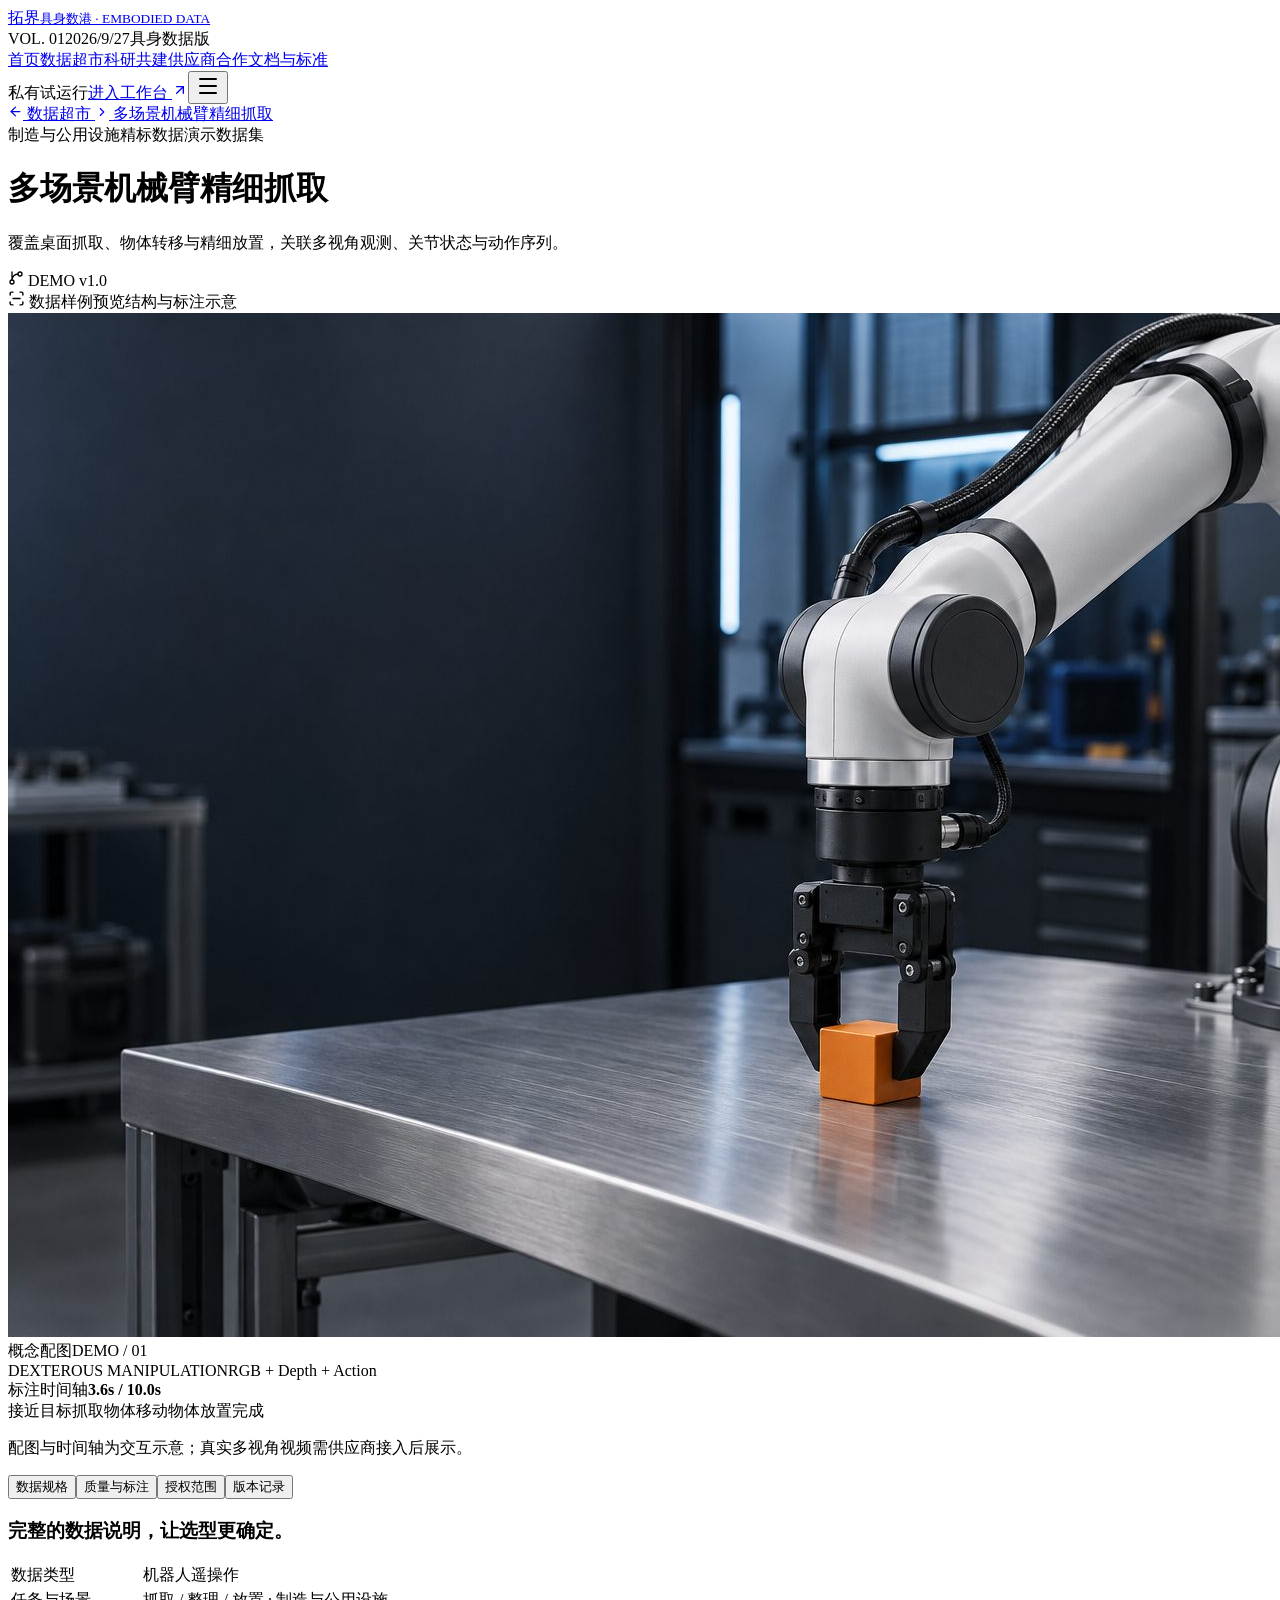
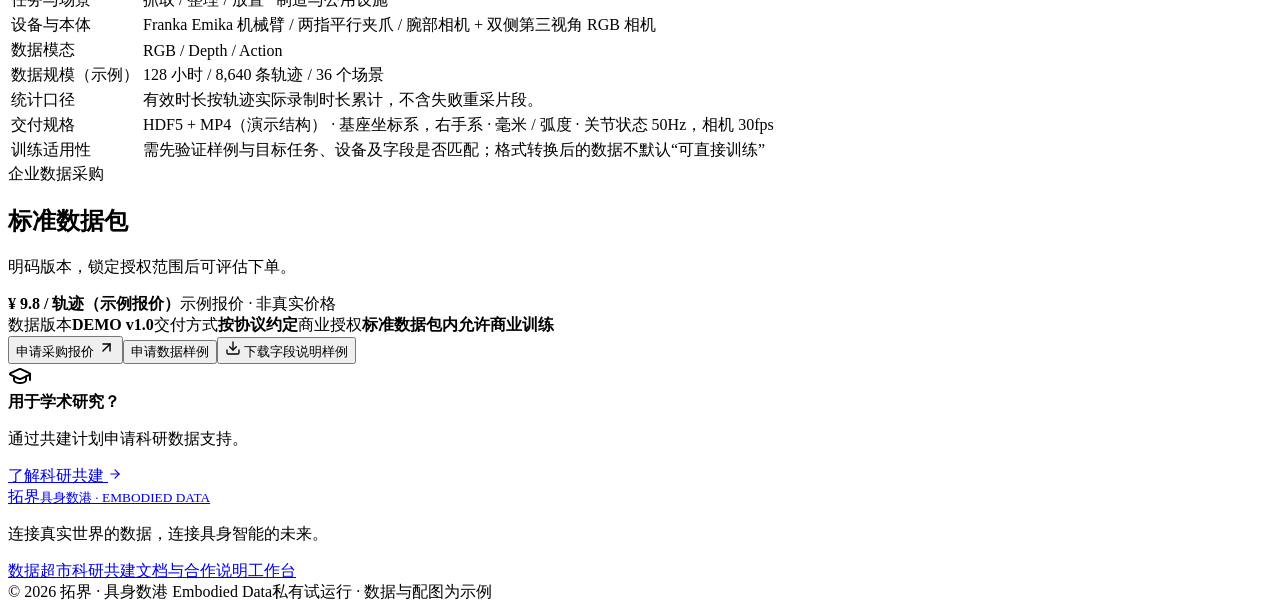
==== commit 6efabfae: "data-shelf + supermarket copy: dataset-dexterous-pick.html" ====
--- a/dataset-dexterous-pick.html
+++ b/dataset-dexterous-pick.html
@@ -1,2 +1,2 @@
-<!DOCTYPE html><html lang="zh-CN"><head><meta charSet="utf-8"/><meta name="viewport" content="width=device-width, initial-scale=1"/><link rel="stylesheet" href="_next/static/css/index.D9MR1FY9.css" data-rsc-css-href="_next/static/css/index.D9MR1FY9.css" data-precedence="vite-rsc/importer-resources"/><title>拓界 · 具身数港｜具身智能数据交易与科研共建平台</title><meta name="description" content="拓界（具身数港）是面向具身智能的训练数据平台：数据集按 12 大行业开架、按 2,558 道标准工序索引，规格、样例与授权边界全部公开。样例免费申请、明码数据包可评估下单，并提供科研共建与供应商合作通道。"/><meta name="application-name" content="拓界 · 具身数港"/><meta name="keywords" content="具身智能,机器人训练数据,具身数据交易,数据集,多模态数据,视触觉数据,科研共建,数据授权"/><meta name="robots" content="index, follow"/><meta property="og:title" content="拓界 · 具身数港｜具身智能数据交易与科研共建平台"/><meta property="og:description" content="数据集按 12 大行业开架、按 2,558 道标准工序索引，规格、样例与授权边界全部公开。"/><meta property="og:url" content="https://tuojie-demo.app.workbuddy.host"/><meta property="og:site_name" content="拓界 · 具身数港"/><meta property="og:type" content="website"/><meta property="og:locale" content="zh_CN"/><meta name="twitter:card" content="summary_large_image"/><meta name="twitter:title" content="拓界 · 具身数港｜具身智能数据交易与科研共建平台"/><meta name="twitter:description" content="数据集按 12 大行业开架、按 2,558 道标准工序索引，规格、样例与授权边界全部公开。"/><meta name="codex-preview" content="development"/><noscript></noscript><script type="application/ld+json">{"@context":"https://schema.org","@type":"Organization","name":"拓界 · 具身数港","alternateName":"具身数港 Embodied Data","description":"面向具身智能的训练数据平台：数据集按 12 大行业开架、按 2,558 道标准工序索引，规格、样例与授权边界全部公开。","url":"https://tuojie-demo.app.workbuddy.host"}</script>
-</head><body class="antialiased"><div class="site "><header class="header"><div class="header-inner"><a href="index.html" class="brand" aria-label="拓界首页"><span class="brand-mark"><i></i><i></i><i></i><i></i></span><span>拓界<small>具身数港 · EMBODIED DATA</small></span></a><div class="press-meta" aria-hidden="true"><span>VOL. 01</span><span>2026/9/26</span><span>具身数据版</span></div><nav class="nav" aria-label="主导航"><a href="index.html" class="">首页</a><a href="index.html#market" class="">数据市场</a><a href="research.html" class="">科研共建</a><a href="suppliers.html" class="">供应商合作</a><a href="standards.html" class="">文档与标准</a></nav><div class="header-actions"><span class="pilot-label">私有试运行</span><a href="workspace.html" class="workspace-link">进入工作台 <svg xmlns="http://www.w3.org/2000/svg" width="16" height="16" viewBox="0 0 24 24" fill="none" stroke="currentColor" stroke-width="2" stroke-linecap="round" stroke-linejoin="round" class="lucide lucide-arrow-up-right" aria-hidden="true"><path d="M7 7h10v10"></path><path d="M7 17 17 7"></path></svg></a><button data-slot="button" data-variant="ghost" data-size="icon" class="inline-flex shrink-0 items-center justify-center gap-2 rounded-md text-sm font-medium whitespace-nowrap transition-all outline-none focus-visible:border-ring focus-visible:ring-[3px] focus-visible:ring-ring/50 disabled:pointer-events-none disabled:opacity-50 aria-invalid:border-destructive aria-invalid:ring-destructive/20 dark:aria-invalid:ring-destructive/40 [&amp;_svg]:pointer-events-none [&amp;_svg]:shrink-0 [&amp;_svg:not([class*=&#x27;size-&#x27;])]:size-4 hover:bg-accent hover:text-accent-foreground dark:hover:bg-accent/50 size-9 mobile-menu" aria-label="打开菜单"><svg xmlns="http://www.w3.org/2000/svg" width="24" height="24" viewBox="0 0 24 24" fill="none" stroke="currentColor" stroke-width="2" stroke-linecap="round" stroke-linejoin="round" class="lucide lucide-menu" aria-hidden="true"><path d="M4 5h16"></path><path d="M4 12h16"></path><path d="M4 19h16"></path></svg></button></div></div></header><main id="main-content"><div class="workspace-width detail-page"><a href="index.html#market" class="breadcrumb backlink"><svg xmlns="http://www.w3.org/2000/svg" width="15" height="15" viewBox="0 0 24 24" fill="none" stroke="currentColor" stroke-width="2" stroke-linecap="round" stroke-linejoin="round" class="lucide lucide-arrow-left" aria-hidden="true"><path d="m12 19-7-7 7-7"></path><path d="M19 12H5"></path></svg> 数据市场 <svg xmlns="http://www.w3.org/2000/svg" width="14" height="14" viewBox="0 0 24 24" fill="none" stroke="currentColor" stroke-width="2" stroke-linecap="round" stroke-linejoin="round" class="lucide lucide-chevron-right" aria-hidden="true"><path d="m9 18 6-6-6-6"></path></svg> <!-- -->多场景机械臂精细抓取</a><div class="detail-heading"><div><div class="card-tags"><span>制造与公用设施</span><span class="quality">精标数据</span><span>演示数据集</span></div><h1>多场景机械臂精细抓取</h1><p>覆盖桌面抓取、物体转移与精细放置，关联多视角观测、关节状态与动作序列。</p></div><span class="version-label"><svg xmlns="http://www.w3.org/2000/svg" width="16" height="16" viewBox="0 0 24 24" fill="none" stroke="currentColor" stroke-width="2" stroke-linecap="round" stroke-linejoin="round" class="lucide lucide-git-branch" aria-hidden="true"><path d="M15 6a9 9 0 0 0-9 9V3"></path><circle cx="18" cy="6" r="3"></circle><circle cx="6" cy="18" r="3"></circle></svg> <!-- -->DEMO v1.0</span></div><div class="detail-layout"><div class="detail-main"><div class="sample-viewer"><div class="viewer-heading"><span><svg xmlns="http://www.w3.org/2000/svg" width="17" height="17" viewBox="0 0 24 24" fill="none" stroke="currentColor" stroke-width="2" stroke-linecap="round" stroke-linejoin="round" class="lucide lucide-scan-line" aria-hidden="true"><path d="M3 7V5a2 2 0 0 1 2-2h2"></path><path d="M17 3h2a2 2 0 0 1 2 2v2"></path><path d="M21 17v2a2 2 0 0 1-2 2h-2"></path><path d="M7 21H5a2 2 0 0 1-2-2v-2"></path><path d="M7 12h10"></path></svg> 数据样例预览</span><span>结构与标注示意</span></div><div class="dataset-visual cyan large"><img src="robotics-lab.jpg" alt="机械臂实验室概念配图，非实际数据样例" loading="eager"/><div class="visual-top"><span>概念配图</span><span>DEMO / 01</span></div><div class="visual-bottom"><span>DEXTEROUS MANIPULATION</span><span>RGB + Depth + Action</span></div></div><div class="viewer-controls"><div class="frame-caption"><span>标注时间轴</span><b>3.6<!-- -->s / 10.0s</b></div><span dir="ltr" data-orientation="horizontal" aria-disabled="false" data-slot="slider" class="relative flex w-full touch-none items-center select-none data-[disabled]:opacity-50 data-[orientation=vertical]:h-full data-[orientation=vertical]:min-h-44 data-[orientation=vertical]:w-auto data-[orientation=vertical]:flex-col" aria-label="标注时间轴" style="--radix-slider-thumb-transform:translateX(-50%)"><span data-orientation="horizontal" data-slot="slider-track" class="relative grow overflow-hidden rounded-full bg-muted data-[orientation=horizontal]:h-1.5 data-[orientation=horizontal]:w-full data-[orientation=vertical]:h-full data-[orientation=vertical]:w-1.5"><span data-orientation="horizontal" data-slot="slider-range" class="absolute bg-primary data-[orientation=horizontal]:h-full data-[orientation=vertical]:w-full" style="left:0%;right:64%"></span></span><span style="transform:var(--radix-slider-thumb-transform);position:absolute;left:calc(0% + 0px)"><span role="slider" aria-valuemin="0" aria-valuemax="100" aria-orientation="horizontal" data-orientation="horizontal" tabindex="0" data-slot="slider-thumb" class="block size-4 shrink-0 rounded-full border border-primary bg-white shadow-sm ring-ring/50 transition-[color,box-shadow] hover:ring-4 focus-visible:ring-4 focus-visible:outline-hidden disabled:pointer-events-none disabled:opacity-50" style="display:none" data-radix-collection-item=""></span></span><input style="display:none"/></span><div class="phase-row"><span class="">接近目标</span><span class="active">抓取物体</span><span class="">移动物体</span><span class="">放置完成</span></div><p class="viewer-disclaimer">配图与时间轴为交互示意；真实多视角视频需供应商接入后展示。</p></div></div><div dir="ltr" data-orientation="horizontal" data-slot="tabs" class="group/tabs flex gap-2 data-[orientation=horizontal]:flex-col detail-tabs"><div role="tablist" aria-orientation="horizontal" data-slot="tabs-list" data-variant="line" class="group/tabs-list inline-flex w-fit items-center justify-center rounded-lg p-[3px] text-muted-foreground group-data-[orientation=horizontal]/tabs:h-9 group-data-[orientation=vertical]/tabs:h-fit group-data-[orientation=vertical]/tabs:flex-col data-[variant=line]:rounded-none gap-1 bg-transparent" tabindex="-1" data-orientation="horizontal" style="outline:none"><button type="button" role="tab" aria-selected="true" aria-controls="radix-_R_1796i_-content-spec" data-state="active" id="radix-_R_1796i_-trigger-spec" data-slot="tabs-trigger" class="relative inline-flex h-[calc(100%-1px)] flex-1 items-center justify-center gap-1.5 rounded-md border border-transparent px-2 py-1 text-sm font-medium whitespace-nowrap text-foreground/60 transition-all group-data-[orientation=vertical]/tabs:w-full group-data-[orientation=vertical]/tabs:justify-start hover:text-foreground focus-visible:border-ring focus-visible:ring-[3px] focus-visible:ring-ring/50 focus-visible:outline-1 focus-visible:outline-ring disabled:pointer-events-none disabled:opacity-50 group-data-[variant=default]/tabs-list:data-[state=active]:shadow-sm group-data-[variant=line]/tabs-list:data-[state=active]:shadow-none dark:text-muted-foreground dark:hover:text-foreground [&amp;_svg]:pointer-events-none [&amp;_svg]:shrink-0 [&amp;_svg:not([class*=&#x27;size-&#x27;])]:size-4 group-data-[variant=line]/tabs-list:bg-transparent group-data-[variant=line]/tabs-list:data-[state=active]:bg-transparent dark:group-data-[variant=line]/tabs-list:data-[state=active]:border-transparent dark:group-data-[variant=line]/tabs-list:data-[state=active]:bg-transparent data-[state=active]:bg-background data-[state=active]:text-foreground dark:data-[state=active]:border-input dark:data-[state=active]:bg-input/30 dark:data-[state=active]:text-foreground after:absolute after:bg-foreground after:opacity-0 after:transition-opacity group-data-[orientation=horizontal]/tabs:after:inset-x-0 group-data-[orientation=horizontal]/tabs:after:bottom-[-5px] group-data-[orientation=horizontal]/tabs:after:h-0.5 group-data-[orientation=vertical]/tabs:after:inset-y-0 group-data-[orientation=vertical]/tabs:after:-right-1 group-data-[orientation=vertical]/tabs:after:w-0.5 group-data-[variant=line]/tabs-list:data-[state=active]:after:opacity-100" tabindex="-1" data-orientation="horizontal" data-radix-collection-item="">数据规格</button><button type="button" role="tab" aria-selected="false" aria-controls="radix-_R_1796i_-content-quality" data-state="inactive" id="radix-_R_1796i_-trigger-quality" data-slot="tabs-trigger" class="relative inline-flex h-[calc(100%-1px)] flex-1 items-center justify-center gap-1.5 rounded-md border border-transparent px-2 py-1 text-sm font-medium whitespace-nowrap text-foreground/60 transition-all group-data-[orientation=vertical]/tabs:w-full group-data-[orientation=vertical]/tabs:justify-start hover:text-foreground focus-visible:border-ring focus-visible:ring-[3px] focus-visible:ring-ring/50 focus-visible:outline-1 focus-visible:outline-ring disabled:pointer-events-none disabled:opacity-50 group-data-[variant=default]/tabs-list:data-[state=active]:shadow-sm group-data-[variant=line]/tabs-list:data-[state=active]:shadow-none dark:text-muted-foreground dark:hover:text-foreground [&amp;_svg]:pointer-events-none [&amp;_svg]:shrink-0 [&amp;_svg:not([class*=&#x27;size-&#x27;])]:size-4 group-data-[variant=line]/tabs-list:bg-transparent group-data-[variant=line]/tabs-list:data-[state=active]:bg-transparent dark:group-data-[variant=line]/tabs-list:data-[state=active]:border-transparent dark:group-data-[variant=line]/tabs-list:data-[state=active]:bg-transparent data-[state=active]:bg-background data-[state=active]:text-foreground dark:data-[state=active]:border-input dark:data-[state=active]:bg-input/30 dark:data-[state=active]:text-foreground after:absolute after:bg-foreground after:opacity-0 after:transition-opacity group-data-[orientation=horizontal]/tabs:after:inset-x-0 group-data-[orientation=horizontal]/tabs:after:bottom-[-5px] group-data-[orientation=horizontal]/tabs:after:h-0.5 group-data-[orientation=vertical]/tabs:after:inset-y-0 group-data-[orientation=vertical]/tabs:after:-right-1 group-data-[orientation=vertical]/tabs:after:w-0.5 group-data-[variant=line]/tabs-list:data-[state=active]:after:opacity-100" tabindex="-1" data-orientation="horizontal" data-radix-collection-item="">质量与标注</button><button type="button" role="tab" aria-selected="false" aria-controls="radix-_R_1796i_-content-license" data-state="inactive" id="radix-_R_1796i_-trigger-license" data-slot="tabs-trigger" class="relative inline-flex h-[calc(100%-1px)] flex-1 items-center justify-center gap-1.5 rounded-md border border-transparent px-2 py-1 text-sm font-medium whitespace-nowrap text-foreground/60 transition-all group-data-[orientation=vertical]/tabs:w-full group-data-[orientation=vertical]/tabs:justify-start hover:text-foreground focus-visible:border-ring focus-visible:ring-[3px] focus-visible:ring-ring/50 focus-visible:outline-1 focus-visible:outline-ring disabled:pointer-events-none disabled:opacity-50 group-data-[variant=default]/tabs-list:data-[state=active]:shadow-sm group-data-[variant=line]/tabs-list:data-[state=active]:shadow-none dark:text-muted-foreground dark:hover:text-foreground [&amp;_svg]:pointer-events-none [&amp;_svg]:shrink-0 [&amp;_svg:not([class*=&#x27;size-&#x27;])]:size-4 group-data-[variant=line]/tabs-list:bg-transparent group-data-[variant=line]/tabs-list:data-[state=active]:bg-transparent dark:group-data-[variant=line]/tabs-list:data-[state=active]:border-transparent dark:group-data-[variant=line]/tabs-list:data-[state=active]:bg-transparent data-[state=active]:bg-background data-[state=active]:text-foreground dark:data-[state=active]:border-input dark:data-[state=active]:bg-input/30 dark:data-[state=active]:text-foreground after:absolute after:bg-foreground after:opacity-0 after:transition-opacity group-data-[orientation=horizontal]/tabs:after:inset-x-0 group-data-[orientation=horizontal]/tabs:after:bottom-[-5px] group-data-[orientation=horizontal]/tabs:after:h-0.5 group-data-[orientation=vertical]/tabs:after:inset-y-0 group-data-[orientation=vertical]/tabs:after:-right-1 group-data-[orientation=vertical]/tabs:after:w-0.5 group-data-[variant=line]/tabs-list:data-[state=active]:after:opacity-100" tabindex="-1" data-orientation="horizontal" data-radix-collection-item="">授权范围</button><button type="button" role="tab" aria-selected="false" aria-controls="radix-_R_1796i_-content-version" data-state="inactive" id="radix-_R_1796i_-trigger-version" data-slot="tabs-trigger" class="relative inline-flex h-[calc(100%-1px)] flex-1 items-center justify-center gap-1.5 rounded-md border border-transparent px-2 py-1 text-sm font-medium whitespace-nowrap text-foreground/60 transition-all group-data-[orientation=vertical]/tabs:w-full group-data-[orientation=vertical]/tabs:justify-start hover:text-foreground focus-visible:border-ring focus-visible:ring-[3px] focus-visible:ring-ring/50 focus-visible:outline-1 focus-visible:outline-ring disabled:pointer-events-none disabled:opacity-50 group-data-[variant=default]/tabs-list:data-[state=active]:shadow-sm group-data-[variant=line]/tabs-list:data-[state=active]:shadow-none dark:text-muted-foreground dark:hover:text-foreground [&amp;_svg]:pointer-events-none [&amp;_svg]:shrink-0 [&amp;_svg:not([class*=&#x27;size-&#x27;])]:size-4 group-data-[variant=line]/tabs-list:bg-transparent group-data-[variant=line]/tabs-list:data-[state=active]:bg-transparent dark:group-data-[variant=line]/tabs-list:data-[state=active]:border-transparent dark:group-data-[variant=line]/tabs-list:data-[state=active]:bg-transparent data-[state=active]:bg-background data-[state=active]:text-foreground dark:data-[state=active]:border-input dark:data-[state=active]:bg-input/30 dark:data-[state=active]:text-foreground after:absolute after:bg-foreground after:opacity-0 after:transition-opacity group-data-[orientation=horizontal]/tabs:after:inset-x-0 group-data-[orientation=horizontal]/tabs:after:bottom-[-5px] group-data-[orientation=horizontal]/tabs:after:h-0.5 group-data-[orientation=vertical]/tabs:after:inset-y-0 group-data-[orientation=vertical]/tabs:after:-right-1 group-data-[orientation=vertical]/tabs:after:w-0.5 group-data-[variant=line]/tabs-list:data-[state=active]:after:opacity-100" tabindex="-1" data-orientation="horizontal" data-radix-collection-item="">版本记录</button></div><div data-state="active" data-orientation="horizontal" role="tabpanel" aria-labelledby="radix-_R_1796i_-trigger-spec" id="radix-_R_1796i_-content-spec" tabindex="0" data-slot="tabs-content" class="flex-1 outline-none" style="animation-duration:0s"><h3>完整的数据说明，让选型更确定。</h3><div data-slot="table-container" class="relative w-full overflow-x-auto"><table data-slot="table" class="w-full caption-bottom text-sm"><tbody data-slot="table-body" class="[&amp;_tr:last-child]:border-0"><tr data-slot="table-row" class="border-b transition-colors hover:bg-muted/50 has-aria-expanded:bg-muted/50 data-[state=selected]:bg-muted"><td data-slot="table-cell" class="p-2 align-middle whitespace-nowrap [&amp;:has([role=checkbox])]:pr-0 [&amp;&gt;[role=checkbox]]:translate-y-[2px]">数据类型</td><td data-slot="table-cell" class="p-2 align-middle whitespace-nowrap [&amp;:has([role=checkbox])]:pr-0 [&amp;&gt;[role=checkbox]]:translate-y-[2px]">机器人遥操作</td></tr><tr data-slot="table-row" class="border-b transition-colors hover:bg-muted/50 has-aria-expanded:bg-muted/50 data-[state=selected]:bg-muted"><td data-slot="table-cell" class="p-2 align-middle whitespace-nowrap [&amp;:has([role=checkbox])]:pr-0 [&amp;&gt;[role=checkbox]]:translate-y-[2px]">任务与场景</td><td data-slot="table-cell" class="p-2 align-middle whitespace-nowrap [&amp;:has([role=checkbox])]:pr-0 [&amp;&gt;[role=checkbox]]:translate-y-[2px]">抓取 / 整理 / 放置 · 制造与公用设施</td></tr><tr data-slot="table-row" class="border-b transition-colors hover:bg-muted/50 has-aria-expanded:bg-muted/50 data-[state=selected]:bg-muted"><td data-slot="table-cell" class="p-2 align-middle whitespace-nowrap [&amp;:has([role=checkbox])]:pr-0 [&amp;&gt;[role=checkbox]]:translate-y-[2px]">设备与本体</td><td data-slot="table-cell" class="p-2 align-middle whitespace-nowrap [&amp;:has([role=checkbox])]:pr-0 [&amp;&gt;[role=checkbox]]:translate-y-[2px]">Franka Emika 机械臂 / 两指平行夹爪 / 腕部相机 + 双侧第三视角 RGB 相机</td></tr><tr data-slot="table-row" class="border-b transition-colors hover:bg-muted/50 has-aria-expanded:bg-muted/50 data-[state=selected]:bg-muted"><td data-slot="table-cell" class="p-2 align-middle whitespace-nowrap [&amp;:has([role=checkbox])]:pr-0 [&amp;&gt;[role=checkbox]]:translate-y-[2px]">数据模态</td><td data-slot="table-cell" class="p-2 align-middle whitespace-nowrap [&amp;:has([role=checkbox])]:pr-0 [&amp;&gt;[role=checkbox]]:translate-y-[2px]">RGB / Depth / Action</td></tr><tr data-slot="table-row" class="border-b transition-colors hover:bg-muted/50 has-aria-expanded:bg-muted/50 data-[state=selected]:bg-muted"><td data-slot="table-cell" class="p-2 align-middle whitespace-nowrap [&amp;:has([role=checkbox])]:pr-0 [&amp;&gt;[role=checkbox]]:translate-y-[2px]">数据规模（示例）</td><td data-slot="table-cell" class="p-2 align-middle whitespace-nowrap [&amp;:has([role=checkbox])]:pr-0 [&amp;&gt;[role=checkbox]]:translate-y-[2px]">128 小时 / 8,640 条轨迹 / 36 个场景</td></tr><tr data-slot="table-row" class="border-b transition-colors hover:bg-muted/50 has-aria-expanded:bg-muted/50 data-[state=selected]:bg-muted"><td data-slot="table-cell" class="p-2 align-middle whitespace-nowrap [&amp;:has([role=checkbox])]:pr-0 [&amp;&gt;[role=checkbox]]:translate-y-[2px]">统计口径</td><td data-slot="table-cell" class="p-2 align-middle whitespace-nowrap [&amp;:has([role=checkbox])]:pr-0 [&amp;&gt;[role=checkbox]]:translate-y-[2px]">有效时长按轨迹实际录制时长累计，不含失败重采片段。</td></tr><tr data-slot="table-row" class="border-b transition-colors hover:bg-muted/50 has-aria-expanded:bg-muted/50 data-[state=selected]:bg-muted"><td data-slot="table-cell" class="p-2 align-middle whitespace-nowrap [&amp;:has([role=checkbox])]:pr-0 [&amp;&gt;[role=checkbox]]:translate-y-[2px]">交付规格</td><td data-slot="table-cell" class="p-2 align-middle whitespace-nowrap [&amp;:has([role=checkbox])]:pr-0 [&amp;&gt;[role=checkbox]]:translate-y-[2px]">HDF5 + MP4（演示结构） · 基座坐标系，右手系 · 毫米 / 弧度 · 关节状态 50Hz，相机 30fps</td></tr><tr data-slot="table-row" class="border-b transition-colors hover:bg-muted/50 has-aria-expanded:bg-muted/50 data-[state=selected]:bg-muted"><td data-slot="table-cell" class="p-2 align-middle whitespace-nowrap [&amp;:has([role=checkbox])]:pr-0 [&amp;&gt;[role=checkbox]]:translate-y-[2px]">训练适用性</td><td data-slot="table-cell" class="p-2 align-middle whitespace-nowrap [&amp;:has([role=checkbox])]:pr-0 [&amp;&gt;[role=checkbox]]:translate-y-[2px]">需先验证样例与目标任务、设备及字段是否匹配；格式转换后的数据不默认“可直接训练”</td></tr></tbody></table></div></div><div data-state="inactive" data-orientation="horizontal" role="tabpanel" aria-labelledby="radix-_R_1796i_-trigger-quality" hidden="" id="radix-_R_1796i_-content-quality" tabindex="0" data-slot="tabs-content" class="flex-1 outline-none"></div><div data-state="inactive" data-orientation="horizontal" role="tabpanel" aria-labelledby="radix-_R_1796i_-trigger-license" hidden="" id="radix-_R_1796i_-content-license" tabindex="0" data-slot="tabs-content" class="flex-1 outline-none"></div><div data-state="inactive" data-orientation="horizontal" role="tabpanel" aria-labelledby="radix-_R_1796i_-trigger-version" hidden="" id="radix-_R_1796i_-content-version" tabindex="0" data-slot="tabs-content" class="flex-1 outline-none"></div></div></div><aside class="purchase-panel"><span class="section-label">企业数据采购</span><h2>标准数据包</h2><p>明码版本，锁定授权范围后可评估下单。</p><div class="price-line"><b>¥ 9.8 / 轨迹（示例报价）</b><span>示例报价 · 非真实价格</span></div><div class="purchase-meta"><span>数据版本<b>DEMO v1.0</b></span><span>交付方式<b>按协议约定</b></span><span>商业授权<b>标准数据包内允许商业训练</b></span></div><button data-slot="button" data-variant="default" data-size="default" class="inline-flex shrink-0 items-center justify-center gap-2 rounded-md text-sm font-medium whitespace-nowrap transition-all outline-none focus-visible:border-ring focus-visible:ring-[3px] focus-visible:ring-ring/50 disabled:pointer-events-none disabled:opacity-50 aria-invalid:border-destructive aria-invalid:ring-destructive/20 dark:aria-invalid:ring-destructive/40 [&amp;_svg]:pointer-events-none [&amp;_svg]:shrink-0 [&amp;_svg:not([class*=&#x27;size-&#x27;])]:size-4 bg-primary text-primary-foreground hover:bg-primary/90 h-9 px-4 py-2 has-[&gt;svg]:px-3 action dark full">申请采购报价 <svg xmlns="http://www.w3.org/2000/svg" width="17" height="17" viewBox="0 0 24 24" fill="none" stroke="currentColor" stroke-width="2" stroke-linecap="round" stroke-linejoin="round" class="lucide lucide-arrow-up-right" aria-hidden="true"><path d="M7 7h10v10"></path><path d="M7 17 17 7"></path></svg></button><button data-slot="button" data-variant="default" data-size="default" class="inline-flex shrink-0 items-center justify-center gap-2 rounded-md text-sm font-medium whitespace-nowrap transition-all outline-none focus-visible:border-ring focus-visible:ring-[3px] focus-visible:ring-ring/50 disabled:pointer-events-none disabled:opacity-50 aria-invalid:border-destructive aria-invalid:ring-destructive/20 dark:aria-invalid:ring-destructive/40 [&amp;_svg]:pointer-events-none [&amp;_svg]:shrink-0 [&amp;_svg:not([class*=&#x27;size-&#x27;])]:size-4 bg-primary text-primary-foreground hover:bg-primary/90 h-9 px-4 py-2 has-[&gt;svg]:px-3 action pale full">申请数据样例</button><button class="download-spec"><svg xmlns="http://www.w3.org/2000/svg" width="16" height="16" viewBox="0 0 24 24" fill="none" stroke="currentColor" stroke-width="2" stroke-linecap="round" stroke-linejoin="round" class="lucide lucide-download" aria-hidden="true"><path d="M12 15V3"></path><path d="M21 15v4a2 2 0 0 1-2 2H5a2 2 0 0 1-2-2v-4"></path><path d="m7 10 5 5 5-5"></path></svg> 下载字段说明样例</button><div class="academic-note"><svg xmlns="http://www.w3.org/2000/svg" width="24" height="24" viewBox="0 0 24 24" fill="none" stroke="currentColor" stroke-width="2" stroke-linecap="round" stroke-linejoin="round" class="lucide lucide-graduation-cap" aria-hidden="true"><path d="M21.42 10.922a1 1 0 0 0-.019-1.838L12.83 5.18a2 2 0 0 0-1.66 0L2.6 9.08a1 1 0 0 0 0 1.832l8.57 3.908a2 2 0 0 0 1.66 0z"></path><path d="M22 10v6"></path><path d="M6 12.5V16a6 3 0 0 0 12 0v-3.5"></path></svg><div><strong>用于学术研究？</strong><p>通过共建计划申请科研数据支持。</p><a href="research.html">了解科研共建 <svg xmlns="http://www.w3.org/2000/svg" width="14" height="14" viewBox="0 0 24 24" fill="none" stroke="currentColor" stroke-width="2" stroke-linecap="round" stroke-linejoin="round" class="lucide lucide-arrow-right" aria-hidden="true"><path d="M5 12h14"></path><path d="m12 5 7 7-7 7"></path></svg></a></div></div></aside></div></div></main><footer class="footer"><div><a href="index.html" class="brand" aria-label="拓界首页"><span class="brand-mark"><i></i><i></i><i></i><i></i></span><span>拓界<small>具身数港 · EMBODIED DATA</small></span></a><p>连接真实世界的数据，连接具身智能的未来。</p></div><div class="footer-links"><a href="index.html#market">数据市场</a><a href="research.html">科研共建</a><a href="standards.html">文档与合作说明</a><a href="workspace.html">工作台</a></div><div class="footer-bottom"><span>© <!-- -->2026<!-- --> 拓界 · 具身数港 Embodied Data</span><span>私有试运行 · 数据与配图为示例</span></div></footer></div></body></html>+<!DOCTYPE html><html lang="zh-CN"><head><meta charSet="utf-8"/><meta name="viewport" content="width=device-width, initial-scale=1"/><link rel="stylesheet" href="_next/static/css/index.Ir8zMT2-.css" data-rsc-css-href="_next/static/css/index.Ir8zMT2-.css" data-precedence="vite-rsc/importer-resources"/><title>拓界 · 具身数港｜具身智能数据交易与科研共建平台</title><meta name="description" content="拓界（具身数港）是面向具身智能的训练数据平台：数据集按 12 大行业开架、按 2,558 道标准工序索引，规格、样例与授权边界全部公开。样例免费申请、明码数据包可评估下单，并提供科研共建与供应商合作通道。"/><meta name="application-name" content="拓界 · 具身数港"/><meta name="keywords" content="具身智能,机器人训练数据,具身数据交易,数据集,多模态数据,视触觉数据,科研共建,数据授权"/><meta name="robots" content="index, follow"/><meta property="og:title" content="拓界 · 具身数港｜具身智能数据交易与科研共建平台"/><meta property="og:description" content="数据集按 12 大行业开架、按 2,558 道标准工序索引，规格、样例与授权边界全部公开。"/><meta property="og:url" content="https://tuojie-demo.app.workbuddy.host"/><meta property="og:site_name" content="拓界 · 具身数港"/><meta property="og:type" content="website"/><meta property="og:locale" content="zh_CN"/><meta name="twitter:card" content="summary_large_image"/><meta name="twitter:title" content="拓界 · 具身数港｜具身智能数据交易与科研共建平台"/><meta name="twitter:description" content="数据集按 12 大行业开架、按 2,558 道标准工序索引，规格、样例与授权边界全部公开。"/><meta name="codex-preview" content="development"/><noscript></noscript><script type="application/ld+json">{"@context":"https://schema.org","@type":"Organization","name":"拓界 · 具身数港","alternateName":"具身数港 Embodied Data","description":"面向具身智能的训练数据平台：数据集按 12 大行业开架、按 2,558 道标准工序索引，规格、样例与授权边界全部公开。","url":"https://tuojie-demo.app.workbuddy.host"}</script>
+</head><body class="antialiased"><div class="site "><header class="header"><div class="header-inner"><a href="index.html" class="brand" aria-label="拓界首页"><span class="brand-mark"><i></i><i></i><i></i><i></i></span><span>拓界<small>具身数港 · EMBODIED DATA</small></span></a><div class="press-meta" aria-hidden="true"><span>VOL. 01</span><span>2026/9/27</span><span>具身数据版</span></div><nav class="nav" aria-label="主导航"><a href="index.html" class="">首页</a><a href="index.html#market" class="">数据超市</a><a href="research.html" class="">科研共建</a><a href="suppliers.html" class="">供应商合作</a><a href="standards.html" class="">文档与标准</a></nav><div class="header-actions"><span class="pilot-label">私有试运行</span><a href="workspace.html" class="workspace-link">进入工作台 <svg xmlns="http://www.w3.org/2000/svg" width="16" height="16" viewBox="0 0 24 24" fill="none" stroke="currentColor" stroke-width="2" stroke-linecap="round" stroke-linejoin="round" class="lucide lucide-arrow-up-right" aria-hidden="true"><path d="M7 7h10v10"></path><path d="M7 17 17 7"></path></svg></a><button data-slot="button" data-variant="ghost" data-size="icon" class="inline-flex shrink-0 items-center justify-center gap-2 rounded-md text-sm font-medium whitespace-nowrap transition-all outline-none focus-visible:border-ring focus-visible:ring-[3px] focus-visible:ring-ring/50 disabled:pointer-events-none disabled:opacity-50 aria-invalid:border-destructive aria-invalid:ring-destructive/20 dark:aria-invalid:ring-destructive/40 [&amp;_svg]:pointer-events-none [&amp;_svg]:shrink-0 [&amp;_svg:not([class*=&#x27;size-&#x27;])]:size-4 hover:bg-accent hover:text-accent-foreground dark:hover:bg-accent/50 size-9 mobile-menu" aria-label="打开菜单"><svg xmlns="http://www.w3.org/2000/svg" width="24" height="24" viewBox="0 0 24 24" fill="none" stroke="currentColor" stroke-width="2" stroke-linecap="round" stroke-linejoin="round" class="lucide lucide-menu" aria-hidden="true"><path d="M4 5h16"></path><path d="M4 12h16"></path><path d="M4 19h16"></path></svg></button></div></div></header><main id="main-content"><div class="workspace-width detail-page"><a href="index.html#market" class="breadcrumb backlink"><svg xmlns="http://www.w3.org/2000/svg" width="15" height="15" viewBox="0 0 24 24" fill="none" stroke="currentColor" stroke-width="2" stroke-linecap="round" stroke-linejoin="round" class="lucide lucide-arrow-left" aria-hidden="true"><path d="m12 19-7-7 7-7"></path><path d="M19 12H5"></path></svg> 数据超市 <svg xmlns="http://www.w3.org/2000/svg" width="14" height="14" viewBox="0 0 24 24" fill="none" stroke="currentColor" stroke-width="2" stroke-linecap="round" stroke-linejoin="round" class="lucide lucide-chevron-right" aria-hidden="true"><path d="m9 18 6-6-6-6"></path></svg> <!-- -->多场景机械臂精细抓取</a><div class="detail-heading"><div><div class="card-tags"><span>制造与公用设施</span><span class="quality">精标数据</span><span>演示数据集</span></div><h1>多场景机械臂精细抓取</h1><p>覆盖桌面抓取、物体转移与精细放置，关联多视角观测、关节状态与动作序列。</p></div><span class="version-label"><svg xmlns="http://www.w3.org/2000/svg" width="16" height="16" viewBox="0 0 24 24" fill="none" stroke="currentColor" stroke-width="2" stroke-linecap="round" stroke-linejoin="round" class="lucide lucide-git-branch" aria-hidden="true"><path d="M15 6a9 9 0 0 0-9 9V3"></path><circle cx="18" cy="6" r="3"></circle><circle cx="6" cy="18" r="3"></circle></svg> <!-- -->DEMO v1.0</span></div><div class="detail-layout"><div class="detail-main"><div class="sample-viewer"><div class="viewer-heading"><span><svg xmlns="http://www.w3.org/2000/svg" width="17" height="17" viewBox="0 0 24 24" fill="none" stroke="currentColor" stroke-width="2" stroke-linecap="round" stroke-linejoin="round" class="lucide lucide-scan-line" aria-hidden="true"><path d="M3 7V5a2 2 0 0 1 2-2h2"></path><path d="M17 3h2a2 2 0 0 1 2 2v2"></path><path d="M21 17v2a2 2 0 0 1-2 2h-2"></path><path d="M7 21H5a2 2 0 0 1-2-2v-2"></path><path d="M7 12h10"></path></svg> 数据样例预览</span><span>结构与标注示意</span></div><div class="dataset-visual cyan large"><img src="robotics-lab.jpg" alt="机械臂实验室概念配图，非实际数据样例" loading="eager"/><div class="visual-top"><span>概念配图</span><span>DEMO / 01</span></div><div class="visual-bottom"><span>DEXTEROUS MANIPULATION</span><span>RGB + Depth + Action</span></div></div><div class="viewer-controls"><div class="frame-caption"><span>标注时间轴</span><b>3.6<!-- -->s / 10.0s</b></div><span dir="ltr" data-orientation="horizontal" aria-disabled="false" data-slot="slider" class="relative flex w-full touch-none items-center select-none data-[disabled]:opacity-50 data-[orientation=vertical]:h-full data-[orientation=vertical]:min-h-44 data-[orientation=vertical]:w-auto data-[orientation=vertical]:flex-col" aria-label="标注时间轴" style="--radix-slider-thumb-transform:translateX(-50%)"><span data-orientation="horizontal" data-slot="slider-track" class="relative grow overflow-hidden rounded-full bg-muted data-[orientation=horizontal]:h-1.5 data-[orientation=horizontal]:w-full data-[orientation=vertical]:h-full data-[orientation=vertical]:w-1.5"><span data-orientation="horizontal" data-slot="slider-range" class="absolute bg-primary data-[orientation=horizontal]:h-full data-[orientation=vertical]:w-full" style="left:0%;right:64%"></span></span><span style="transform:var(--radix-slider-thumb-transform);position:absolute;left:calc(0% + 0px)"><span role="slider" aria-valuemin="0" aria-valuemax="100" aria-orientation="horizontal" data-orientation="horizontal" tabindex="0" data-slot="slider-thumb" class="block size-4 shrink-0 rounded-full border border-primary bg-white shadow-sm ring-ring/50 transition-[color,box-shadow] hover:ring-4 focus-visible:ring-4 focus-visible:outline-hidden disabled:pointer-events-none disabled:opacity-50" style="display:none" data-radix-collection-item=""></span></span><input style="display:none"/></span><div class="phase-row"><span class="">接近目标</span><span class="active">抓取物体</span><span class="">移动物体</span><span class="">放置完成</span></div><p class="viewer-disclaimer">配图与时间轴为交互示意；真实多视角视频需供应商接入后展示。</p></div></div><div dir="ltr" data-orientation="horizontal" data-slot="tabs" class="group/tabs flex gap-2 data-[orientation=horizontal]:flex-col detail-tabs"><div role="tablist" aria-orientation="horizontal" data-slot="tabs-list" data-variant="line" class="group/tabs-list inline-flex w-fit items-center justify-center rounded-lg p-[3px] text-muted-foreground group-data-[orientation=horizontal]/tabs:h-9 group-data-[orientation=vertical]/tabs:h-fit group-data-[orientation=vertical]/tabs:flex-col data-[variant=line]:rounded-none gap-1 bg-transparent" tabindex="-1" data-orientation="horizontal" style="outline:none"><button type="button" role="tab" aria-selected="true" aria-controls="radix-_R_1796i_-content-spec" data-state="active" id="radix-_R_1796i_-trigger-spec" data-slot="tabs-trigger" class="relative inline-flex h-[calc(100%-1px)] flex-1 items-center justify-center gap-1.5 rounded-md border border-transparent px-2 py-1 text-sm font-medium whitespace-nowrap text-foreground/60 transition-all group-data-[orientation=vertical]/tabs:w-full group-data-[orientation=vertical]/tabs:justify-start hover:text-foreground focus-visible:border-ring focus-visible:ring-[3px] focus-visible:ring-ring/50 focus-visible:outline-1 focus-visible:outline-ring disabled:pointer-events-none disabled:opacity-50 group-data-[variant=default]/tabs-list:data-[state=active]:shadow-sm group-data-[variant=line]/tabs-list:data-[state=active]:shadow-none dark:text-muted-foreground dark:hover:text-foreground [&amp;_svg]:pointer-events-none [&amp;_svg]:shrink-0 [&amp;_svg:not([class*=&#x27;size-&#x27;])]:size-4 group-data-[variant=line]/tabs-list:bg-transparent group-data-[variant=line]/tabs-list:data-[state=active]:bg-transparent dark:group-data-[variant=line]/tabs-list:data-[state=active]:border-transparent dark:group-data-[variant=line]/tabs-list:data-[state=active]:bg-transparent data-[state=active]:bg-background data-[state=active]:text-foreground dark:data-[state=active]:border-input dark:data-[state=active]:bg-input/30 dark:data-[state=active]:text-foreground after:absolute after:bg-foreground after:opacity-0 after:transition-opacity group-data-[orientation=horizontal]/tabs:after:inset-x-0 group-data-[orientation=horizontal]/tabs:after:bottom-[-5px] group-data-[orientation=horizontal]/tabs:after:h-0.5 group-data-[orientation=vertical]/tabs:after:inset-y-0 group-data-[orientation=vertical]/tabs:after:-right-1 group-data-[orientation=vertical]/tabs:after:w-0.5 group-data-[variant=line]/tabs-list:data-[state=active]:after:opacity-100" tabindex="-1" data-orientation="horizontal" data-radix-collection-item="">数据规格</button><button type="button" role="tab" aria-selected="false" aria-controls="radix-_R_1796i_-content-quality" data-state="inactive" id="radix-_R_1796i_-trigger-quality" data-slot="tabs-trigger" class="relative inline-flex h-[calc(100%-1px)] flex-1 items-center justify-center gap-1.5 rounded-md border border-transparent px-2 py-1 text-sm font-medium whitespace-nowrap text-foreground/60 transition-all group-data-[orientation=vertical]/tabs:w-full group-data-[orientation=vertical]/tabs:justify-start hover:text-foreground focus-visible:border-ring focus-visible:ring-[3px] focus-visible:ring-ring/50 focus-visible:outline-1 focus-visible:outline-ring disabled:pointer-events-none disabled:opacity-50 group-data-[variant=default]/tabs-list:data-[state=active]:shadow-sm group-data-[variant=line]/tabs-list:data-[state=active]:shadow-none dark:text-muted-foreground dark:hover:text-foreground [&amp;_svg]:pointer-events-none [&amp;_svg]:shrink-0 [&amp;_svg:not([class*=&#x27;size-&#x27;])]:size-4 group-data-[variant=line]/tabs-list:bg-transparent group-data-[variant=line]/tabs-list:data-[state=active]:bg-transparent dark:group-data-[variant=line]/tabs-list:data-[state=active]:border-transparent dark:group-data-[variant=line]/tabs-list:data-[state=active]:bg-transparent data-[state=active]:bg-background data-[state=active]:text-foreground dark:data-[state=active]:border-input dark:data-[state=active]:bg-input/30 dark:data-[state=active]:text-foreground after:absolute after:bg-foreground after:opacity-0 after:transition-opacity group-data-[orientation=horizontal]/tabs:after:inset-x-0 group-data-[orientation=horizontal]/tabs:after:bottom-[-5px] group-data-[orientation=horizontal]/tabs:after:h-0.5 group-data-[orientation=vertical]/tabs:after:inset-y-0 group-data-[orientation=vertical]/tabs:after:-right-1 group-data-[orientation=vertical]/tabs:after:w-0.5 group-data-[variant=line]/tabs-list:data-[state=active]:after:opacity-100" tabindex="-1" data-orientation="horizontal" data-radix-collection-item="">质量与标注</button><button type="button" role="tab" aria-selected="false" aria-controls="radix-_R_1796i_-content-license" data-state="inactive" id="radix-_R_1796i_-trigger-license" data-slot="tabs-trigger" class="relative inline-flex h-[calc(100%-1px)] flex-1 items-center justify-center gap-1.5 rounded-md border border-transparent px-2 py-1 text-sm font-medium whitespace-nowrap text-foreground/60 transition-all group-data-[orientation=vertical]/tabs:w-full group-data-[orientation=vertical]/tabs:justify-start hover:text-foreground focus-visible:border-ring focus-visible:ring-[3px] focus-visible:ring-ring/50 focus-visible:outline-1 focus-visible:outline-ring disabled:pointer-events-none disabled:opacity-50 group-data-[variant=default]/tabs-list:data-[state=active]:shadow-sm group-data-[variant=line]/tabs-list:data-[state=active]:shadow-none dark:text-muted-foreground dark:hover:text-foreground [&amp;_svg]:pointer-events-none [&amp;_svg]:shrink-0 [&amp;_svg:not([class*=&#x27;size-&#x27;])]:size-4 group-data-[variant=line]/tabs-list:bg-transparent group-data-[variant=line]/tabs-list:data-[state=active]:bg-transparent dark:group-data-[variant=line]/tabs-list:data-[state=active]:border-transparent dark:group-data-[variant=line]/tabs-list:data-[state=active]:bg-transparent data-[state=active]:bg-background data-[state=active]:text-foreground dark:data-[state=active]:border-input dark:data-[state=active]:bg-input/30 dark:data-[state=active]:text-foreground after:absolute after:bg-foreground after:opacity-0 after:transition-opacity group-data-[orientation=horizontal]/tabs:after:inset-x-0 group-data-[orientation=horizontal]/tabs:after:bottom-[-5px] group-data-[orientation=horizontal]/tabs:after:h-0.5 group-data-[orientation=vertical]/tabs:after:inset-y-0 group-data-[orientation=vertical]/tabs:after:-right-1 group-data-[orientation=vertical]/tabs:after:w-0.5 group-data-[variant=line]/tabs-list:data-[state=active]:after:opacity-100" tabindex="-1" data-orientation="horizontal" data-radix-collection-item="">授权范围</button><button type="button" role="tab" aria-selected="false" aria-controls="radix-_R_1796i_-content-version" data-state="inactive" id="radix-_R_1796i_-trigger-version" data-slot="tabs-trigger" class="relative inline-flex h-[calc(100%-1px)] flex-1 items-center justify-center gap-1.5 rounded-md border border-transparent px-2 py-1 text-sm font-medium whitespace-nowrap text-foreground/60 transition-all group-data-[orientation=vertical]/tabs:w-full group-data-[orientation=vertical]/tabs:justify-start hover:text-foreground focus-visible:border-ring focus-visible:ring-[3px] focus-visible:ring-ring/50 focus-visible:outline-1 focus-visible:outline-ring disabled:pointer-events-none disabled:opacity-50 group-data-[variant=default]/tabs-list:data-[state=active]:shadow-sm group-data-[variant=line]/tabs-list:data-[state=active]:shadow-none dark:text-muted-foreground dark:hover:text-foreground [&amp;_svg]:pointer-events-none [&amp;_svg]:shrink-0 [&amp;_svg:not([class*=&#x27;size-&#x27;])]:size-4 group-data-[variant=line]/tabs-list:bg-transparent group-data-[variant=line]/tabs-list:data-[state=active]:bg-transparent dark:group-data-[variant=line]/tabs-list:data-[state=active]:border-transparent dark:group-data-[variant=line]/tabs-list:data-[state=active]:bg-transparent data-[state=active]:bg-background data-[state=active]:text-foreground dark:data-[state=active]:border-input dark:data-[state=active]:bg-input/30 dark:data-[state=active]:text-foreground after:absolute after:bg-foreground after:opacity-0 after:transition-opacity group-data-[orientation=horizontal]/tabs:after:inset-x-0 group-data-[orientation=horizontal]/tabs:after:bottom-[-5px] group-data-[orientation=horizontal]/tabs:after:h-0.5 group-data-[orientation=vertical]/tabs:after:inset-y-0 group-data-[orientation=vertical]/tabs:after:-right-1 group-data-[orientation=vertical]/tabs:after:w-0.5 group-data-[variant=line]/tabs-list:data-[state=active]:after:opacity-100" tabindex="-1" data-orientation="horizontal" data-radix-collection-item="">版本记录</button></div><div data-state="active" data-orientation="horizontal" role="tabpanel" aria-labelledby="radix-_R_1796i_-trigger-spec" id="radix-_R_1796i_-content-spec" tabindex="0" data-slot="tabs-content" class="flex-1 outline-none" style="animation-duration:0s"><h3>完整的数据说明，让选型更确定。</h3><div data-slot="table-container" class="relative w-full overflow-x-auto"><table data-slot="table" class="w-full caption-bottom text-sm"><tbody data-slot="table-body" class="[&amp;_tr:last-child]:border-0"><tr data-slot="table-row" class="border-b transition-colors hover:bg-muted/50 has-aria-expanded:bg-muted/50 data-[state=selected]:bg-muted"><td data-slot="table-cell" class="p-2 align-middle whitespace-nowrap [&amp;:has([role=checkbox])]:pr-0 [&amp;&gt;[role=checkbox]]:translate-y-[2px]">数据类型</td><td data-slot="table-cell" class="p-2 align-middle whitespace-nowrap [&amp;:has([role=checkbox])]:pr-0 [&amp;&gt;[role=checkbox]]:translate-y-[2px]">机器人遥操作</td></tr><tr data-slot="table-row" class="border-b transition-colors hover:bg-muted/50 has-aria-expanded:bg-muted/50 data-[state=selected]:bg-muted"><td data-slot="table-cell" class="p-2 align-middle whitespace-nowrap [&amp;:has([role=checkbox])]:pr-0 [&amp;&gt;[role=checkbox]]:translate-y-[2px]">任务与场景</td><td data-slot="table-cell" class="p-2 align-middle whitespace-nowrap [&amp;:has([role=checkbox])]:pr-0 [&amp;&gt;[role=checkbox]]:translate-y-[2px]">抓取 / 整理 / 放置 · 制造与公用设施</td></tr><tr data-slot="table-row" class="border-b transition-colors hover:bg-muted/50 has-aria-expanded:bg-muted/50 data-[state=selected]:bg-muted"><td data-slot="table-cell" class="p-2 align-middle whitespace-nowrap [&amp;:has([role=checkbox])]:pr-0 [&amp;&gt;[role=checkbox]]:translate-y-[2px]">设备与本体</td><td data-slot="table-cell" class="p-2 align-middle whitespace-nowrap [&amp;:has([role=checkbox])]:pr-0 [&amp;&gt;[role=checkbox]]:translate-y-[2px]">Franka Emika 机械臂 / 两指平行夹爪 / 腕部相机 + 双侧第三视角 RGB 相机</td></tr><tr data-slot="table-row" class="border-b transition-colors hover:bg-muted/50 has-aria-expanded:bg-muted/50 data-[state=selected]:bg-muted"><td data-slot="table-cell" class="p-2 align-middle whitespace-nowrap [&amp;:has([role=checkbox])]:pr-0 [&amp;&gt;[role=checkbox]]:translate-y-[2px]">数据模态</td><td data-slot="table-cell" class="p-2 align-middle whitespace-nowrap [&amp;:has([role=checkbox])]:pr-0 [&amp;&gt;[role=checkbox]]:translate-y-[2px]">RGB / Depth / Action</td></tr><tr data-slot="table-row" class="border-b transition-colors hover:bg-muted/50 has-aria-expanded:bg-muted/50 data-[state=selected]:bg-muted"><td data-slot="table-cell" class="p-2 align-middle whitespace-nowrap [&amp;:has([role=checkbox])]:pr-0 [&amp;&gt;[role=checkbox]]:translate-y-[2px]">数据规模（示例）</td><td data-slot="table-cell" class="p-2 align-middle whitespace-nowrap [&amp;:has([role=checkbox])]:pr-0 [&amp;&gt;[role=checkbox]]:translate-y-[2px]">128 小时 / 8,640 条轨迹 / 36 个场景</td></tr><tr data-slot="table-row" class="border-b transition-colors hover:bg-muted/50 has-aria-expanded:bg-muted/50 data-[state=selected]:bg-muted"><td data-slot="table-cell" class="p-2 align-middle whitespace-nowrap [&amp;:has([role=checkbox])]:pr-0 [&amp;&gt;[role=checkbox]]:translate-y-[2px]">统计口径</td><td data-slot="table-cell" class="p-2 align-middle whitespace-nowrap [&amp;:has([role=checkbox])]:pr-0 [&amp;&gt;[role=checkbox]]:translate-y-[2px]">有效时长按轨迹实际录制时长累计，不含失败重采片段。</td></tr><tr data-slot="table-row" class="border-b transition-colors hover:bg-muted/50 has-aria-expanded:bg-muted/50 data-[state=selected]:bg-muted"><td data-slot="table-cell" class="p-2 align-middle whitespace-nowrap [&amp;:has([role=checkbox])]:pr-0 [&amp;&gt;[role=checkbox]]:translate-y-[2px]">交付规格</td><td data-slot="table-cell" class="p-2 align-middle whitespace-nowrap [&amp;:has([role=checkbox])]:pr-0 [&amp;&gt;[role=checkbox]]:translate-y-[2px]">HDF5 + MP4（演示结构） · 基座坐标系，右手系 · 毫米 / 弧度 · 关节状态 50Hz，相机 30fps</td></tr><tr data-slot="table-row" class="border-b transition-colors hover:bg-muted/50 has-aria-expanded:bg-muted/50 data-[state=selected]:bg-muted"><td data-slot="table-cell" class="p-2 align-middle whitespace-nowrap [&amp;:has([role=checkbox])]:pr-0 [&amp;&gt;[role=checkbox]]:translate-y-[2px]">训练适用性</td><td data-slot="table-cell" class="p-2 align-middle whitespace-nowrap [&amp;:has([role=checkbox])]:pr-0 [&amp;&gt;[role=checkbox]]:translate-y-[2px]">需先验证样例与目标任务、设备及字段是否匹配；格式转换后的数据不默认“可直接训练”</td></tr></tbody></table></div></div><div data-state="inactive" data-orientation="horizontal" role="tabpanel" aria-labelledby="radix-_R_1796i_-trigger-quality" hidden="" id="radix-_R_1796i_-content-quality" tabindex="0" data-slot="tabs-content" class="flex-1 outline-none"></div><div data-state="inactive" data-orientation="horizontal" role="tabpanel" aria-labelledby="radix-_R_1796i_-trigger-license" hidden="" id="radix-_R_1796i_-content-license" tabindex="0" data-slot="tabs-content" class="flex-1 outline-none"></div><div data-state="inactive" data-orientation="horizontal" role="tabpanel" aria-labelledby="radix-_R_1796i_-trigger-version" hidden="" id="radix-_R_1796i_-content-version" tabindex="0" data-slot="tabs-content" class="flex-1 outline-none"></div></div></div><aside class="purchase-panel"><span class="section-label">企业数据采购</span><h2>标准数据包</h2><p>明码版本，锁定授权范围后可评估下单。</p><div class="price-line"><b>¥ 9.8 / 轨迹（示例报价）</b><span>示例报价 · 非真实价格</span></div><div class="purchase-meta"><span>数据版本<b>DEMO v1.0</b></span><span>交付方式<b>按协议约定</b></span><span>商业授权<b>标准数据包内允许商业训练</b></span></div><button data-slot="button" data-variant="default" data-size="default" class="inline-flex shrink-0 items-center justify-center gap-2 rounded-md text-sm font-medium whitespace-nowrap transition-all outline-none focus-visible:border-ring focus-visible:ring-[3px] focus-visible:ring-ring/50 disabled:pointer-events-none disabled:opacity-50 aria-invalid:border-destructive aria-invalid:ring-destructive/20 dark:aria-invalid:ring-destructive/40 [&amp;_svg]:pointer-events-none [&amp;_svg]:shrink-0 [&amp;_svg:not([class*=&#x27;size-&#x27;])]:size-4 bg-primary text-primary-foreground hover:bg-primary/90 h-9 px-4 py-2 has-[&gt;svg]:px-3 action dark full">申请采购报价 <svg xmlns="http://www.w3.org/2000/svg" width="17" height="17" viewBox="0 0 24 24" fill="none" stroke="currentColor" stroke-width="2" stroke-linecap="round" stroke-linejoin="round" class="lucide lucide-arrow-up-right" aria-hidden="true"><path d="M7 7h10v10"></path><path d="M7 17 17 7"></path></svg></button><button data-slot="button" data-variant="default" data-size="default" class="inline-flex shrink-0 items-center justify-center gap-2 rounded-md text-sm font-medium whitespace-nowrap transition-all outline-none focus-visible:border-ring focus-visible:ring-[3px] focus-visible:ring-ring/50 disabled:pointer-events-none disabled:opacity-50 aria-invalid:border-destructive aria-invalid:ring-destructive/20 dark:aria-invalid:ring-destructive/40 [&amp;_svg]:pointer-events-none [&amp;_svg]:shrink-0 [&amp;_svg:not([class*=&#x27;size-&#x27;])]:size-4 bg-primary text-primary-foreground hover:bg-primary/90 h-9 px-4 py-2 has-[&gt;svg]:px-3 action pale full">申请数据样例</button><button class="download-spec"><svg xmlns="http://www.w3.org/2000/svg" width="16" height="16" viewBox="0 0 24 24" fill="none" stroke="currentColor" stroke-width="2" stroke-linecap="round" stroke-linejoin="round" class="lucide lucide-download" aria-hidden="true"><path d="M12 15V3"></path><path d="M21 15v4a2 2 0 0 1-2 2H5a2 2 0 0 1-2-2v-4"></path><path d="m7 10 5 5 5-5"></path></svg> 下载字段说明样例</button><div class="academic-note"><svg xmlns="http://www.w3.org/2000/svg" width="24" height="24" viewBox="0 0 24 24" fill="none" stroke="currentColor" stroke-width="2" stroke-linecap="round" stroke-linejoin="round" class="lucide lucide-graduation-cap" aria-hidden="true"><path d="M21.42 10.922a1 1 0 0 0-.019-1.838L12.83 5.18a2 2 0 0 0-1.66 0L2.6 9.08a1 1 0 0 0 0 1.832l8.57 3.908a2 2 0 0 0 1.66 0z"></path><path d="M22 10v6"></path><path d="M6 12.5V16a6 3 0 0 0 12 0v-3.5"></path></svg><div><strong>用于学术研究？</strong><p>通过共建计划申请科研数据支持。</p><a href="research.html">了解科研共建 <svg xmlns="http://www.w3.org/2000/svg" width="14" height="14" viewBox="0 0 24 24" fill="none" stroke="currentColor" stroke-width="2" stroke-linecap="round" stroke-linejoin="round" class="lucide lucide-arrow-right" aria-hidden="true"><path d="M5 12h14"></path><path d="m12 5 7 7-7 7"></path></svg></a></div></div></aside></div></div></main><footer class="footer"><div><a href="index.html" class="brand" aria-label="拓界首页"><span class="brand-mark"><i></i><i></i><i></i><i></i></span><span>拓界<small>具身数港 · EMBODIED DATA</small></span></a><p>连接真实世界的数据，连接具身智能的未来。</p></div><div class="footer-links"><a href="index.html#market">数据超市</a><a href="research.html">科研共建</a><a href="standards.html">文档与合作说明</a><a href="workspace.html">工作台</a></div><div class="footer-bottom"><span>© <!-- -->2026<!-- --> 拓界 · 具身数港 Embodied Data</span><span>私有试运行 · 数据与配图为示例</span></div></footer></div></body></html>
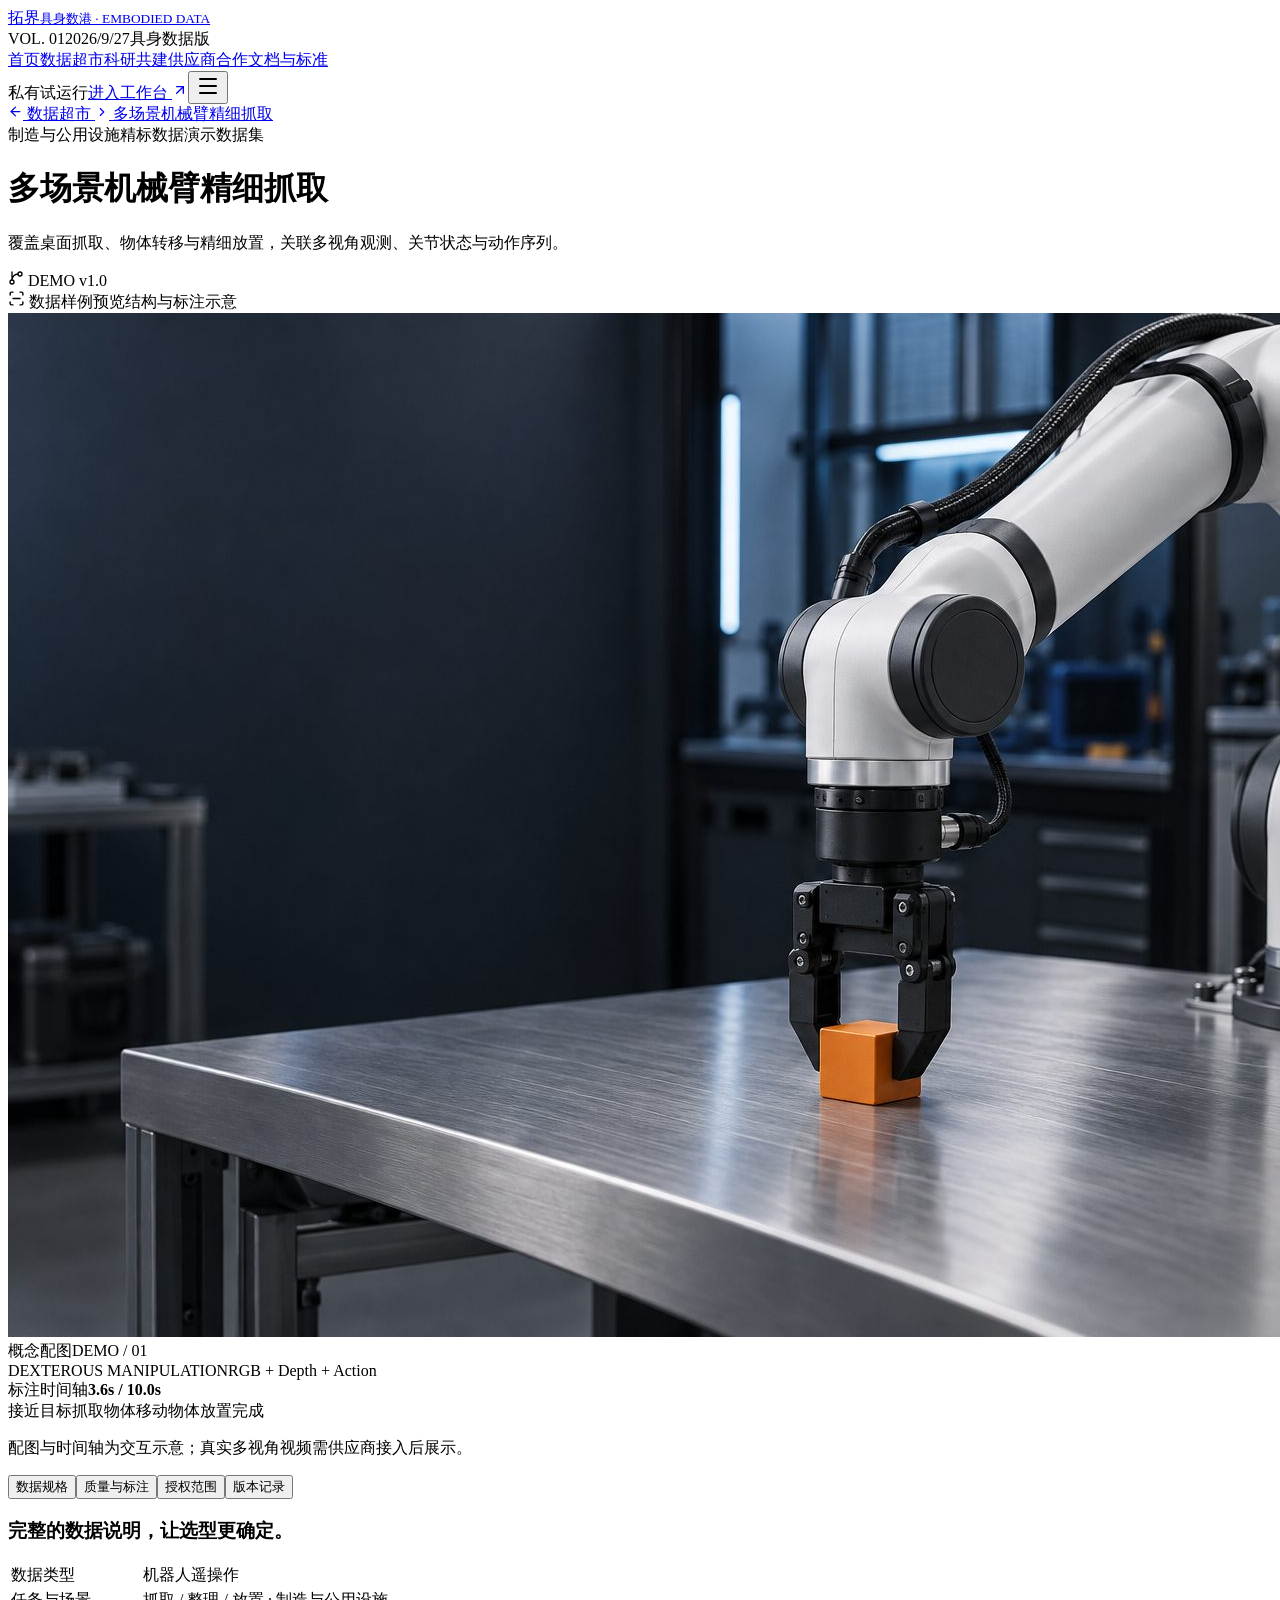
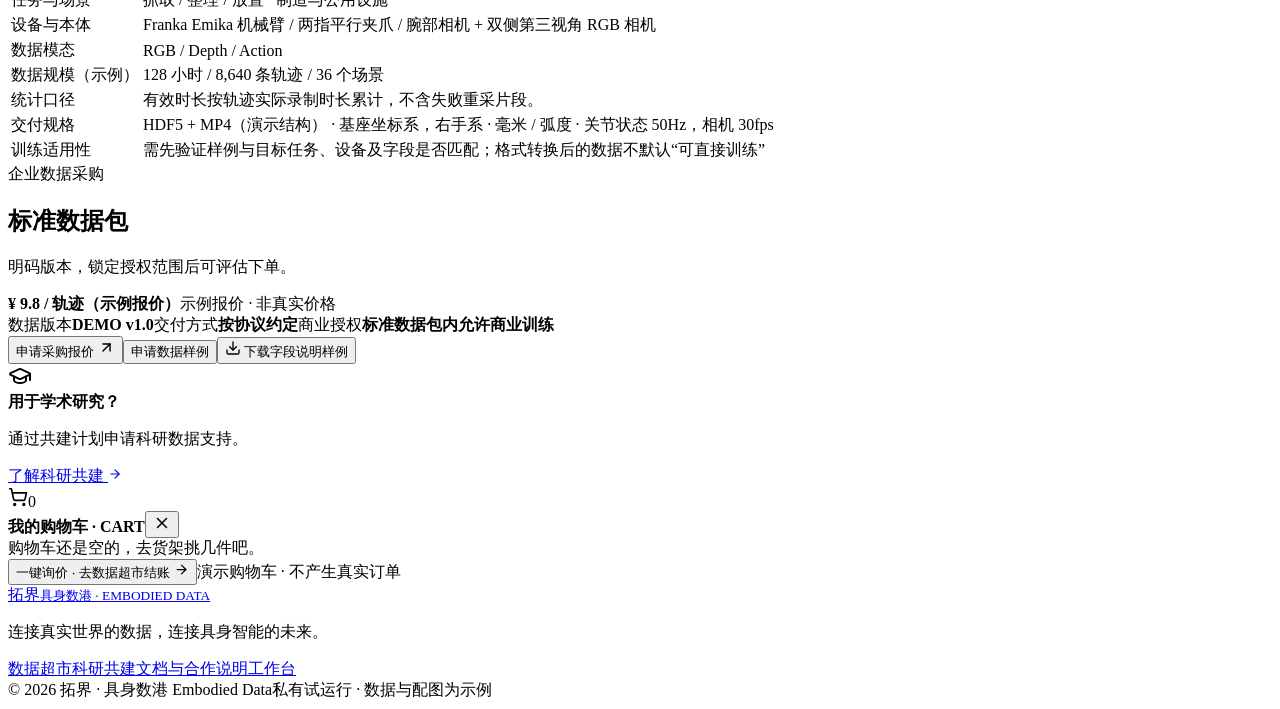
==== commit abe4cca7: "supermarket interactivity: dataset-dexterous-pick.html" ====
--- a/dataset-dexterous-pick.html
+++ b/dataset-dexterous-pick.html
@@ -1,2 +1,99 @@
-<!DOCTYPE html><html lang="zh-CN"><head><meta charSet="utf-8"/><meta name="viewport" content="width=device-width, initial-scale=1"/><link rel="stylesheet" href="_next/static/css/index.Ir8zMT2-.css" data-rsc-css-href="_next/static/css/index.Ir8zMT2-.css" data-precedence="vite-rsc/importer-resources"/><title>拓界 · 具身数港｜具身智能数据交易与科研共建平台</title><meta name="description" content="拓界（具身数港）是面向具身智能的训练数据平台：数据集按 12 大行业开架、按 2,558 道标准工序索引，规格、样例与授权边界全部公开。样例免费申请、明码数据包可评估下单，并提供科研共建与供应商合作通道。"/><meta name="application-name" content="拓界 · 具身数港"/><meta name="keywords" content="具身智能,机器人训练数据,具身数据交易,数据集,多模态数据,视触觉数据,科研共建,数据授权"/><meta name="robots" content="index, follow"/><meta property="og:title" content="拓界 · 具身数港｜具身智能数据交易与科研共建平台"/><meta property="og:description" content="数据集按 12 大行业开架、按 2,558 道标准工序索引，规格、样例与授权边界全部公开。"/><meta property="og:url" content="https://tuojie-demo.app.workbuddy.host"/><meta property="og:site_name" content="拓界 · 具身数港"/><meta property="og:type" content="website"/><meta property="og:locale" content="zh_CN"/><meta name="twitter:card" content="summary_large_image"/><meta name="twitter:title" content="拓界 · 具身数港｜具身智能数据交易与科研共建平台"/><meta name="twitter:description" content="数据集按 12 大行业开架、按 2,558 道标准工序索引，规格、样例与授权边界全部公开。"/><meta name="codex-preview" content="development"/><noscript></noscript><script type="application/ld+json">{"@context":"https://schema.org","@type":"Organization","name":"拓界 · 具身数港","alternateName":"具身数港 Embodied Data","description":"面向具身智能的训练数据平台：数据集按 12 大行业开架、按 2,558 道标准工序索引，规格、样例与授权边界全部公开。","url":"https://tuojie-demo.app.workbuddy.host"}</script>
-</head><body class="antialiased"><div class="site "><header class="header"><div class="header-inner"><a href="index.html" class="brand" aria-label="拓界首页"><span class="brand-mark"><i></i><i></i><i></i><i></i></span><span>拓界<small>具身数港 · EMBODIED DATA</small></span></a><div class="press-meta" aria-hidden="true"><span>VOL. 01</span><span>2026/9/27</span><span>具身数据版</span></div><nav class="nav" aria-label="主导航"><a href="index.html" class="">首页</a><a href="index.html#market" class="">数据超市</a><a href="research.html" class="">科研共建</a><a href="suppliers.html" class="">供应商合作</a><a href="standards.html" class="">文档与标准</a></nav><div class="header-actions"><span class="pilot-label">私有试运行</span><a href="workspace.html" class="workspace-link">进入工作台 <svg xmlns="http://www.w3.org/2000/svg" width="16" height="16" viewBox="0 0 24 24" fill="none" stroke="currentColor" stroke-width="2" stroke-linecap="round" stroke-linejoin="round" class="lucide lucide-arrow-up-right" aria-hidden="true"><path d="M7 7h10v10"></path><path d="M7 17 17 7"></path></svg></a><button data-slot="button" data-variant="ghost" data-size="icon" class="inline-flex shrink-0 items-center justify-center gap-2 rounded-md text-sm font-medium whitespace-nowrap transition-all outline-none focus-visible:border-ring focus-visible:ring-[3px] focus-visible:ring-ring/50 disabled:pointer-events-none disabled:opacity-50 aria-invalid:border-destructive aria-invalid:ring-destructive/20 dark:aria-invalid:ring-destructive/40 [&amp;_svg]:pointer-events-none [&amp;_svg]:shrink-0 [&amp;_svg:not([class*=&#x27;size-&#x27;])]:size-4 hover:bg-accent hover:text-accent-foreground dark:hover:bg-accent/50 size-9 mobile-menu" aria-label="打开菜单"><svg xmlns="http://www.w3.org/2000/svg" width="24" height="24" viewBox="0 0 24 24" fill="none" stroke="currentColor" stroke-width="2" stroke-linecap="round" stroke-linejoin="round" class="lucide lucide-menu" aria-hidden="true"><path d="M4 5h16"></path><path d="M4 12h16"></path><path d="M4 19h16"></path></svg></button></div></div></header><main id="main-content"><div class="workspace-width detail-page"><a href="index.html#market" class="breadcrumb backlink"><svg xmlns="http://www.w3.org/2000/svg" width="15" height="15" viewBox="0 0 24 24" fill="none" stroke="currentColor" stroke-width="2" stroke-linecap="round" stroke-linejoin="round" class="lucide lucide-arrow-left" aria-hidden="true"><path d="m12 19-7-7 7-7"></path><path d="M19 12H5"></path></svg> 数据超市 <svg xmlns="http://www.w3.org/2000/svg" width="14" height="14" viewBox="0 0 24 24" fill="none" stroke="currentColor" stroke-width="2" stroke-linecap="round" stroke-linejoin="round" class="lucide lucide-chevron-right" aria-hidden="true"><path d="m9 18 6-6-6-6"></path></svg> <!-- -->多场景机械臂精细抓取</a><div class="detail-heading"><div><div class="card-tags"><span>制造与公用设施</span><span class="quality">精标数据</span><span>演示数据集</span></div><h1>多场景机械臂精细抓取</h1><p>覆盖桌面抓取、物体转移与精细放置，关联多视角观测、关节状态与动作序列。</p></div><span class="version-label"><svg xmlns="http://www.w3.org/2000/svg" width="16" height="16" viewBox="0 0 24 24" fill="none" stroke="currentColor" stroke-width="2" stroke-linecap="round" stroke-linejoin="round" class="lucide lucide-git-branch" aria-hidden="true"><path d="M15 6a9 9 0 0 0-9 9V3"></path><circle cx="18" cy="6" r="3"></circle><circle cx="6" cy="18" r="3"></circle></svg> <!-- -->DEMO v1.0</span></div><div class="detail-layout"><div class="detail-main"><div class="sample-viewer"><div class="viewer-heading"><span><svg xmlns="http://www.w3.org/2000/svg" width="17" height="17" viewBox="0 0 24 24" fill="none" stroke="currentColor" stroke-width="2" stroke-linecap="round" stroke-linejoin="round" class="lucide lucide-scan-line" aria-hidden="true"><path d="M3 7V5a2 2 0 0 1 2-2h2"></path><path d="M17 3h2a2 2 0 0 1 2 2v2"></path><path d="M21 17v2a2 2 0 0 1-2 2h-2"></path><path d="M7 21H5a2 2 0 0 1-2-2v-2"></path><path d="M7 12h10"></path></svg> 数据样例预览</span><span>结构与标注示意</span></div><div class="dataset-visual cyan large"><img src="robotics-lab.jpg" alt="机械臂实验室概念配图，非实际数据样例" loading="eager"/><div class="visual-top"><span>概念配图</span><span>DEMO / 01</span></div><div class="visual-bottom"><span>DEXTEROUS MANIPULATION</span><span>RGB + Depth + Action</span></div></div><div class="viewer-controls"><div class="frame-caption"><span>标注时间轴</span><b>3.6<!-- -->s / 10.0s</b></div><span dir="ltr" data-orientation="horizontal" aria-disabled="false" data-slot="slider" class="relative flex w-full touch-none items-center select-none data-[disabled]:opacity-50 data-[orientation=vertical]:h-full data-[orientation=vertical]:min-h-44 data-[orientation=vertical]:w-auto data-[orientation=vertical]:flex-col" aria-label="标注时间轴" style="--radix-slider-thumb-transform:translateX(-50%)"><span data-orientation="horizontal" data-slot="slider-track" class="relative grow overflow-hidden rounded-full bg-muted data-[orientation=horizontal]:h-1.5 data-[orientation=horizontal]:w-full data-[orientation=vertical]:h-full data-[orientation=vertical]:w-1.5"><span data-orientation="horizontal" data-slot="slider-range" class="absolute bg-primary data-[orientation=horizontal]:h-full data-[orientation=vertical]:w-full" style="left:0%;right:64%"></span></span><span style="transform:var(--radix-slider-thumb-transform);position:absolute;left:calc(0% + 0px)"><span role="slider" aria-valuemin="0" aria-valuemax="100" aria-orientation="horizontal" data-orientation="horizontal" tabindex="0" data-slot="slider-thumb" class="block size-4 shrink-0 rounded-full border border-primary bg-white shadow-sm ring-ring/50 transition-[color,box-shadow] hover:ring-4 focus-visible:ring-4 focus-visible:outline-hidden disabled:pointer-events-none disabled:opacity-50" style="display:none" data-radix-collection-item=""></span></span><input style="display:none"/></span><div class="phase-row"><span class="">接近目标</span><span class="active">抓取物体</span><span class="">移动物体</span><span class="">放置完成</span></div><p class="viewer-disclaimer">配图与时间轴为交互示意；真实多视角视频需供应商接入后展示。</p></div></div><div dir="ltr" data-orientation="horizontal" data-slot="tabs" class="group/tabs flex gap-2 data-[orientation=horizontal]:flex-col detail-tabs"><div role="tablist" aria-orientation="horizontal" data-slot="tabs-list" data-variant="line" class="group/tabs-list inline-flex w-fit items-center justify-center rounded-lg p-[3px] text-muted-foreground group-data-[orientation=horizontal]/tabs:h-9 group-data-[orientation=vertical]/tabs:h-fit group-data-[orientation=vertical]/tabs:flex-col data-[variant=line]:rounded-none gap-1 bg-transparent" tabindex="-1" data-orientation="horizontal" style="outline:none"><button type="button" role="tab" aria-selected="true" aria-controls="radix-_R_1796i_-content-spec" data-state="active" id="radix-_R_1796i_-trigger-spec" data-slot="tabs-trigger" class="relative inline-flex h-[calc(100%-1px)] flex-1 items-center justify-center gap-1.5 rounded-md border border-transparent px-2 py-1 text-sm font-medium whitespace-nowrap text-foreground/60 transition-all group-data-[orientation=vertical]/tabs:w-full group-data-[orientation=vertical]/tabs:justify-start hover:text-foreground focus-visible:border-ring focus-visible:ring-[3px] focus-visible:ring-ring/50 focus-visible:outline-1 focus-visible:outline-ring disabled:pointer-events-none disabled:opacity-50 group-data-[variant=default]/tabs-list:data-[state=active]:shadow-sm group-data-[variant=line]/tabs-list:data-[state=active]:shadow-none dark:text-muted-foreground dark:hover:text-foreground [&amp;_svg]:pointer-events-none [&amp;_svg]:shrink-0 [&amp;_svg:not([class*=&#x27;size-&#x27;])]:size-4 group-data-[variant=line]/tabs-list:bg-transparent group-data-[variant=line]/tabs-list:data-[state=active]:bg-transparent dark:group-data-[variant=line]/tabs-list:data-[state=active]:border-transparent dark:group-data-[variant=line]/tabs-list:data-[state=active]:bg-transparent data-[state=active]:bg-background data-[state=active]:text-foreground dark:data-[state=active]:border-input dark:data-[state=active]:bg-input/30 dark:data-[state=active]:text-foreground after:absolute after:bg-foreground after:opacity-0 after:transition-opacity group-data-[orientation=horizontal]/tabs:after:inset-x-0 group-data-[orientation=horizontal]/tabs:after:bottom-[-5px] group-data-[orientation=horizontal]/tabs:after:h-0.5 group-data-[orientation=vertical]/tabs:after:inset-y-0 group-data-[orientation=vertical]/tabs:after:-right-1 group-data-[orientation=vertical]/tabs:after:w-0.5 group-data-[variant=line]/tabs-list:data-[state=active]:after:opacity-100" tabindex="-1" data-orientation="horizontal" data-radix-collection-item="">数据规格</button><button type="button" role="tab" aria-selected="false" aria-controls="radix-_R_1796i_-content-quality" data-state="inactive" id="radix-_R_1796i_-trigger-quality" data-slot="tabs-trigger" class="relative inline-flex h-[calc(100%-1px)] flex-1 items-center justify-center gap-1.5 rounded-md border border-transparent px-2 py-1 text-sm font-medium whitespace-nowrap text-foreground/60 transition-all group-data-[orientation=vertical]/tabs:w-full group-data-[orientation=vertical]/tabs:justify-start hover:text-foreground focus-visible:border-ring focus-visible:ring-[3px] focus-visible:ring-ring/50 focus-visible:outline-1 focus-visible:outline-ring disabled:pointer-events-none disabled:opacity-50 group-data-[variant=default]/tabs-list:data-[state=active]:shadow-sm group-data-[variant=line]/tabs-list:data-[state=active]:shadow-none dark:text-muted-foreground dark:hover:text-foreground [&amp;_svg]:pointer-events-none [&amp;_svg]:shrink-0 [&amp;_svg:not([class*=&#x27;size-&#x27;])]:size-4 group-data-[variant=line]/tabs-list:bg-transparent group-data-[variant=line]/tabs-list:data-[state=active]:bg-transparent dark:group-data-[variant=line]/tabs-list:data-[state=active]:border-transparent dark:group-data-[variant=line]/tabs-list:data-[state=active]:bg-transparent data-[state=active]:bg-background data-[state=active]:text-foreground dark:data-[state=active]:border-input dark:data-[state=active]:bg-input/30 dark:data-[state=active]:text-foreground after:absolute after:bg-foreground after:opacity-0 after:transition-opacity group-data-[orientation=horizontal]/tabs:after:inset-x-0 group-data-[orientation=horizontal]/tabs:after:bottom-[-5px] group-data-[orientation=horizontal]/tabs:after:h-0.5 group-data-[orientation=vertical]/tabs:after:inset-y-0 group-data-[orientation=vertical]/tabs:after:-right-1 group-data-[orientation=vertical]/tabs:after:w-0.5 group-data-[variant=line]/tabs-list:data-[state=active]:after:opacity-100" tabindex="-1" data-orientation="horizontal" data-radix-collection-item="">质量与标注</button><button type="button" role="tab" aria-selected="false" aria-controls="radix-_R_1796i_-content-license" data-state="inactive" id="radix-_R_1796i_-trigger-license" data-slot="tabs-trigger" class="relative inline-flex h-[calc(100%-1px)] flex-1 items-center justify-center gap-1.5 rounded-md border border-transparent px-2 py-1 text-sm font-medium whitespace-nowrap text-foreground/60 transition-all group-data-[orientation=vertical]/tabs:w-full group-data-[orientation=vertical]/tabs:justify-start hover:text-foreground focus-visible:border-ring focus-visible:ring-[3px] focus-visible:ring-ring/50 focus-visible:outline-1 focus-visible:outline-ring disabled:pointer-events-none disabled:opacity-50 group-data-[variant=default]/tabs-list:data-[state=active]:shadow-sm group-data-[variant=line]/tabs-list:data-[state=active]:shadow-none dark:text-muted-foreground dark:hover:text-foreground [&amp;_svg]:pointer-events-none [&amp;_svg]:shrink-0 [&amp;_svg:not([class*=&#x27;size-&#x27;])]:size-4 group-data-[variant=line]/tabs-list:bg-transparent group-data-[variant=line]/tabs-list:data-[state=active]:bg-transparent dark:group-data-[variant=line]/tabs-list:data-[state=active]:border-transparent dark:group-data-[variant=line]/tabs-list:data-[state=active]:bg-transparent data-[state=active]:bg-background data-[state=active]:text-foreground dark:data-[state=active]:border-input dark:data-[state=active]:bg-input/30 dark:data-[state=active]:text-foreground after:absolute after:bg-foreground after:opacity-0 after:transition-opacity group-data-[orientation=horizontal]/tabs:after:inset-x-0 group-data-[orientation=horizontal]/tabs:after:bottom-[-5px] group-data-[orientation=horizontal]/tabs:after:h-0.5 group-data-[orientation=vertical]/tabs:after:inset-y-0 group-data-[orientation=vertical]/tabs:after:-right-1 group-data-[orientation=vertical]/tabs:after:w-0.5 group-data-[variant=line]/tabs-list:data-[state=active]:after:opacity-100" tabindex="-1" data-orientation="horizontal" data-radix-collection-item="">授权范围</button><button type="button" role="tab" aria-selected="false" aria-controls="radix-_R_1796i_-content-version" data-state="inactive" id="radix-_R_1796i_-trigger-version" data-slot="tabs-trigger" class="relative inline-flex h-[calc(100%-1px)] flex-1 items-center justify-center gap-1.5 rounded-md border border-transparent px-2 py-1 text-sm font-medium whitespace-nowrap text-foreground/60 transition-all group-data-[orientation=vertical]/tabs:w-full group-data-[orientation=vertical]/tabs:justify-start hover:text-foreground focus-visible:border-ring focus-visible:ring-[3px] focus-visible:ring-ring/50 focus-visible:outline-1 focus-visible:outline-ring disabled:pointer-events-none disabled:opacity-50 group-data-[variant=default]/tabs-list:data-[state=active]:shadow-sm group-data-[variant=line]/tabs-list:data-[state=active]:shadow-none dark:text-muted-foreground dark:hover:text-foreground [&amp;_svg]:pointer-events-none [&amp;_svg]:shrink-0 [&amp;_svg:not([class*=&#x27;size-&#x27;])]:size-4 group-data-[variant=line]/tabs-list:bg-transparent group-data-[variant=line]/tabs-list:data-[state=active]:bg-transparent dark:group-data-[variant=line]/tabs-list:data-[state=active]:border-transparent dark:group-data-[variant=line]/tabs-list:data-[state=active]:bg-transparent data-[state=active]:bg-background data-[state=active]:text-foreground dark:data-[state=active]:border-input dark:data-[state=active]:bg-input/30 dark:data-[state=active]:text-foreground after:absolute after:bg-foreground after:opacity-0 after:transition-opacity group-data-[orientation=horizontal]/tabs:after:inset-x-0 group-data-[orientation=horizontal]/tabs:after:bottom-[-5px] group-data-[orientation=horizontal]/tabs:after:h-0.5 group-data-[orientation=vertical]/tabs:after:inset-y-0 group-data-[orientation=vertical]/tabs:after:-right-1 group-data-[orientation=vertical]/tabs:after:w-0.5 group-data-[variant=line]/tabs-list:data-[state=active]:after:opacity-100" tabindex="-1" data-orientation="horizontal" data-radix-collection-item="">版本记录</button></div><div data-state="active" data-orientation="horizontal" role="tabpanel" aria-labelledby="radix-_R_1796i_-trigger-spec" id="radix-_R_1796i_-content-spec" tabindex="0" data-slot="tabs-content" class="flex-1 outline-none" style="animation-duration:0s"><h3>完整的数据说明，让选型更确定。</h3><div data-slot="table-container" class="relative w-full overflow-x-auto"><table data-slot="table" class="w-full caption-bottom text-sm"><tbody data-slot="table-body" class="[&amp;_tr:last-child]:border-0"><tr data-slot="table-row" class="border-b transition-colors hover:bg-muted/50 has-aria-expanded:bg-muted/50 data-[state=selected]:bg-muted"><td data-slot="table-cell" class="p-2 align-middle whitespace-nowrap [&amp;:has([role=checkbox])]:pr-0 [&amp;&gt;[role=checkbox]]:translate-y-[2px]">数据类型</td><td data-slot="table-cell" class="p-2 align-middle whitespace-nowrap [&amp;:has([role=checkbox])]:pr-0 [&amp;&gt;[role=checkbox]]:translate-y-[2px]">机器人遥操作</td></tr><tr data-slot="table-row" class="border-b transition-colors hover:bg-muted/50 has-aria-expanded:bg-muted/50 data-[state=selected]:bg-muted"><td data-slot="table-cell" class="p-2 align-middle whitespace-nowrap [&amp;:has([role=checkbox])]:pr-0 [&amp;&gt;[role=checkbox]]:translate-y-[2px]">任务与场景</td><td data-slot="table-cell" class="p-2 align-middle whitespace-nowrap [&amp;:has([role=checkbox])]:pr-0 [&amp;&gt;[role=checkbox]]:translate-y-[2px]">抓取 / 整理 / 放置 · 制造与公用设施</td></tr><tr data-slot="table-row" class="border-b transition-colors hover:bg-muted/50 has-aria-expanded:bg-muted/50 data-[state=selected]:bg-muted"><td data-slot="table-cell" class="p-2 align-middle whitespace-nowrap [&amp;:has([role=checkbox])]:pr-0 [&amp;&gt;[role=checkbox]]:translate-y-[2px]">设备与本体</td><td data-slot="table-cell" class="p-2 align-middle whitespace-nowrap [&amp;:has([role=checkbox])]:pr-0 [&amp;&gt;[role=checkbox]]:translate-y-[2px]">Franka Emika 机械臂 / 两指平行夹爪 / 腕部相机 + 双侧第三视角 RGB 相机</td></tr><tr data-slot="table-row" class="border-b transition-colors hover:bg-muted/50 has-aria-expanded:bg-muted/50 data-[state=selected]:bg-muted"><td data-slot="table-cell" class="p-2 align-middle whitespace-nowrap [&amp;:has([role=checkbox])]:pr-0 [&amp;&gt;[role=checkbox]]:translate-y-[2px]">数据模态</td><td data-slot="table-cell" class="p-2 align-middle whitespace-nowrap [&amp;:has([role=checkbox])]:pr-0 [&amp;&gt;[role=checkbox]]:translate-y-[2px]">RGB / Depth / Action</td></tr><tr data-slot="table-row" class="border-b transition-colors hover:bg-muted/50 has-aria-expanded:bg-muted/50 data-[state=selected]:bg-muted"><td data-slot="table-cell" class="p-2 align-middle whitespace-nowrap [&amp;:has([role=checkbox])]:pr-0 [&amp;&gt;[role=checkbox]]:translate-y-[2px]">数据规模（示例）</td><td data-slot="table-cell" class="p-2 align-middle whitespace-nowrap [&amp;:has([role=checkbox])]:pr-0 [&amp;&gt;[role=checkbox]]:translate-y-[2px]">128 小时 / 8,640 条轨迹 / 36 个场景</td></tr><tr data-slot="table-row" class="border-b transition-colors hover:bg-muted/50 has-aria-expanded:bg-muted/50 data-[state=selected]:bg-muted"><td data-slot="table-cell" class="p-2 align-middle whitespace-nowrap [&amp;:has([role=checkbox])]:pr-0 [&amp;&gt;[role=checkbox]]:translate-y-[2px]">统计口径</td><td data-slot="table-cell" class="p-2 align-middle whitespace-nowrap [&amp;:has([role=checkbox])]:pr-0 [&amp;&gt;[role=checkbox]]:translate-y-[2px]">有效时长按轨迹实际录制时长累计，不含失败重采片段。</td></tr><tr data-slot="table-row" class="border-b transition-colors hover:bg-muted/50 has-aria-expanded:bg-muted/50 data-[state=selected]:bg-muted"><td data-slot="table-cell" class="p-2 align-middle whitespace-nowrap [&amp;:has([role=checkbox])]:pr-0 [&amp;&gt;[role=checkbox]]:translate-y-[2px]">交付规格</td><td data-slot="table-cell" class="p-2 align-middle whitespace-nowrap [&amp;:has([role=checkbox])]:pr-0 [&amp;&gt;[role=checkbox]]:translate-y-[2px]">HDF5 + MP4（演示结构） · 基座坐标系，右手系 · 毫米 / 弧度 · 关节状态 50Hz，相机 30fps</td></tr><tr data-slot="table-row" class="border-b transition-colors hover:bg-muted/50 has-aria-expanded:bg-muted/50 data-[state=selected]:bg-muted"><td data-slot="table-cell" class="p-2 align-middle whitespace-nowrap [&amp;:has([role=checkbox])]:pr-0 [&amp;&gt;[role=checkbox]]:translate-y-[2px]">训练适用性</td><td data-slot="table-cell" class="p-2 align-middle whitespace-nowrap [&amp;:has([role=checkbox])]:pr-0 [&amp;&gt;[role=checkbox]]:translate-y-[2px]">需先验证样例与目标任务、设备及字段是否匹配；格式转换后的数据不默认“可直接训练”</td></tr></tbody></table></div></div><div data-state="inactive" data-orientation="horizontal" role="tabpanel" aria-labelledby="radix-_R_1796i_-trigger-quality" hidden="" id="radix-_R_1796i_-content-quality" tabindex="0" data-slot="tabs-content" class="flex-1 outline-none"></div><div data-state="inactive" data-orientation="horizontal" role="tabpanel" aria-labelledby="radix-_R_1796i_-trigger-license" hidden="" id="radix-_R_1796i_-content-license" tabindex="0" data-slot="tabs-content" class="flex-1 outline-none"></div><div data-state="inactive" data-orientation="horizontal" role="tabpanel" aria-labelledby="radix-_R_1796i_-trigger-version" hidden="" id="radix-_R_1796i_-content-version" tabindex="0" data-slot="tabs-content" class="flex-1 outline-none"></div></div></div><aside class="purchase-panel"><span class="section-label">企业数据采购</span><h2>标准数据包</h2><p>明码版本，锁定授权范围后可评估下单。</p><div class="price-line"><b>¥ 9.8 / 轨迹（示例报价）</b><span>示例报价 · 非真实价格</span></div><div class="purchase-meta"><span>数据版本<b>DEMO v1.0</b></span><span>交付方式<b>按协议约定</b></span><span>商业授权<b>标准数据包内允许商业训练</b></span></div><button data-slot="button" data-variant="default" data-size="default" class="inline-flex shrink-0 items-center justify-center gap-2 rounded-md text-sm font-medium whitespace-nowrap transition-all outline-none focus-visible:border-ring focus-visible:ring-[3px] focus-visible:ring-ring/50 disabled:pointer-events-none disabled:opacity-50 aria-invalid:border-destructive aria-invalid:ring-destructive/20 dark:aria-invalid:ring-destructive/40 [&amp;_svg]:pointer-events-none [&amp;_svg]:shrink-0 [&amp;_svg:not([class*=&#x27;size-&#x27;])]:size-4 bg-primary text-primary-foreground hover:bg-primary/90 h-9 px-4 py-2 has-[&gt;svg]:px-3 action dark full">申请采购报价 <svg xmlns="http://www.w3.org/2000/svg" width="17" height="17" viewBox="0 0 24 24" fill="none" stroke="currentColor" stroke-width="2" stroke-linecap="round" stroke-linejoin="round" class="lucide lucide-arrow-up-right" aria-hidden="true"><path d="M7 7h10v10"></path><path d="M7 17 17 7"></path></svg></button><button data-slot="button" data-variant="default" data-size="default" class="inline-flex shrink-0 items-center justify-center gap-2 rounded-md text-sm font-medium whitespace-nowrap transition-all outline-none focus-visible:border-ring focus-visible:ring-[3px] focus-visible:ring-ring/50 disabled:pointer-events-none disabled:opacity-50 aria-invalid:border-destructive aria-invalid:ring-destructive/20 dark:aria-invalid:ring-destructive/40 [&amp;_svg]:pointer-events-none [&amp;_svg]:shrink-0 [&amp;_svg:not([class*=&#x27;size-&#x27;])]:size-4 bg-primary text-primary-foreground hover:bg-primary/90 h-9 px-4 py-2 has-[&gt;svg]:px-3 action pale full">申请数据样例</button><button class="download-spec"><svg xmlns="http://www.w3.org/2000/svg" width="16" height="16" viewBox="0 0 24 24" fill="none" stroke="currentColor" stroke-width="2" stroke-linecap="round" stroke-linejoin="round" class="lucide lucide-download" aria-hidden="true"><path d="M12 15V3"></path><path d="M21 15v4a2 2 0 0 1-2 2H5a2 2 0 0 1-2-2v-4"></path><path d="m7 10 5 5 5-5"></path></svg> 下载字段说明样例</button><div class="academic-note"><svg xmlns="http://www.w3.org/2000/svg" width="24" height="24" viewBox="0 0 24 24" fill="none" stroke="currentColor" stroke-width="2" stroke-linecap="round" stroke-linejoin="round" class="lucide lucide-graduation-cap" aria-hidden="true"><path d="M21.42 10.922a1 1 0 0 0-.019-1.838L12.83 5.18a2 2 0 0 0-1.66 0L2.6 9.08a1 1 0 0 0 0 1.832l8.57 3.908a2 2 0 0 0 1.66 0z"></path><path d="M22 10v6"></path><path d="M6 12.5V16a6 3 0 0 0 12 0v-3.5"></path></svg><div><strong>用于学术研究？</strong><p>通过共建计划申请科研数据支持。</p><a href="research.html">了解科研共建 <svg xmlns="http://www.w3.org/2000/svg" width="14" height="14" viewBox="0 0 24 24" fill="none" stroke="currentColor" stroke-width="2" stroke-linecap="round" stroke-linejoin="round" class="lucide lucide-arrow-right" aria-hidden="true"><path d="M5 12h14"></path><path d="m12 5 7 7-7 7"></path></svg></a></div></div></aside></div></div></main><footer class="footer"><div><a href="index.html" class="brand" aria-label="拓界首页"><span class="brand-mark"><i></i><i></i><i></i><i></i></span><span>拓界<small>具身数港 · EMBODIED DATA</small></span></a><p>连接真实世界的数据，连接具身智能的未来。</p></div><div class="footer-links"><a href="index.html#market">数据超市</a><a href="research.html">科研共建</a><a href="standards.html">文档与合作说明</a><a href="workspace.html">工作台</a></div><div class="footer-bottom"><span>© <!-- -->2026<!-- --> 拓界 · 具身数港 Embodied Data</span><span>私有试运行 · 数据与配图为示例</span></div></footer></div></body></html>+<!DOCTYPE html><html lang="zh-CN"><head><meta charSet="utf-8"/><meta name="viewport" content="width=device-width, initial-scale=1"/><link rel="stylesheet" href="_next/static/css/index.CpqtoNQ-.css" data-rsc-css-href="_next/static/css/index.CpqtoNQ-.css" data-precedence="vite-rsc/importer-resources"/><title>拓界 · 具身数港｜具身智能数据交易与科研共建平台</title><meta name="description" content="拓界（具身数港）是面向具身智能的训练数据平台：数据集按 12 大行业开架、按 2,558 道标准工序索引，规格、样例与授权边界全部公开。样例免费申请、明码数据包可评估下单，并提供科研共建与供应商合作通道。"/><meta name="application-name" content="拓界 · 具身数港"/><meta name="keywords" content="具身智能,机器人训练数据,具身数据交易,数据集,多模态数据,视触觉数据,科研共建,数据授权"/><meta name="robots" content="index, follow"/><meta property="og:title" content="拓界 · 具身数港｜具身智能数据交易与科研共建平台"/><meta property="og:description" content="数据集按 12 大行业开架、按 2,558 道标准工序索引，规格、样例与授权边界全部公开。"/><meta property="og:url" content="https://tuojie-demo.app.workbuddy.host"/><meta property="og:site_name" content="拓界 · 具身数港"/><meta property="og:type" content="website"/><meta property="og:locale" content="zh_CN"/><meta name="twitter:card" content="summary_large_image"/><meta name="twitter:title" content="拓界 · 具身数港｜具身智能数据交易与科研共建平台"/><meta name="twitter:description" content="数据集按 12 大行业开架、按 2,558 道标准工序索引，规格、样例与授权边界全部公开。"/><meta name="codex-preview" content="development"/><noscript></noscript><script type="application/ld+json">{"@context":"https://schema.org","@type":"Organization","name":"拓界 · 具身数港","alternateName":"具身数港 Embodied Data","description":"面向具身智能的训练数据平台：数据集按 12 大行业开架、按 2,558 道标准工序索引，规格、样例与授权边界全部公开。","url":"https://tuojie-demo.app.workbuddy.host"}</script>
+</head><body class="antialiased"><div class="site "><header class="header"><div class="header-inner"><a href="index.html" class="brand" aria-label="拓界首页"><span class="brand-mark"><i></i><i></i><i></i><i></i></span><span>拓界<small>具身数港 · EMBODIED DATA</small></span></a><div class="press-meta" aria-hidden="true"><span>VOL. 01</span><span>2026/9/27</span><span>具身数据版</span></div><nav class="nav" aria-label="主导航"><a href="index.html" class="">首页</a><a href="index.html#market" class="">数据超市</a><a href="research.html" class="">科研共建</a><a href="suppliers.html" class="">供应商合作</a><a href="standards.html" class="">文档与标准</a></nav><div class="header-actions"><span class="pilot-label">私有试运行</span><a href="workspace.html" class="workspace-link">进入工作台 <svg xmlns="http://www.w3.org/2000/svg" width="16" height="16" viewBox="0 0 24 24" fill="none" stroke="currentColor" stroke-width="2" stroke-linecap="round" stroke-linejoin="round" class="lucide lucide-arrow-up-right" aria-hidden="true"><path d="M7 7h10v10"></path><path d="M7 17 17 7"></path></svg></a><button data-slot="button" data-variant="ghost" data-size="icon" class="inline-flex shrink-0 items-center justify-center gap-2 rounded-md text-sm font-medium whitespace-nowrap transition-all outline-none focus-visible:border-ring focus-visible:ring-[3px] focus-visible:ring-ring/50 disabled:pointer-events-none disabled:opacity-50 aria-invalid:border-destructive aria-invalid:ring-destructive/20 dark:aria-invalid:ring-destructive/40 [&amp;_svg]:pointer-events-none [&amp;_svg]:shrink-0 [&amp;_svg:not([class*=&#x27;size-&#x27;])]:size-4 hover:bg-accent hover:text-accent-foreground dark:hover:bg-accent/50 size-9 mobile-menu" aria-label="打开菜单"><svg xmlns="http://www.w3.org/2000/svg" width="24" height="24" viewBox="0 0 24 24" fill="none" stroke="currentColor" stroke-width="2" stroke-linecap="round" stroke-linejoin="round" class="lucide lucide-menu" aria-hidden="true"><path d="M4 5h16"></path><path d="M4 12h16"></path><path d="M4 19h16"></path></svg></button></div></div></header><main id="main-content"><div class="workspace-width detail-page"><a href="index.html#market" class="breadcrumb backlink"><svg xmlns="http://www.w3.org/2000/svg" width="15" height="15" viewBox="0 0 24 24" fill="none" stroke="currentColor" stroke-width="2" stroke-linecap="round" stroke-linejoin="round" class="lucide lucide-arrow-left" aria-hidden="true"><path d="m12 19-7-7 7-7"></path><path d="M19 12H5"></path></svg> 数据超市 <svg xmlns="http://www.w3.org/2000/svg" width="14" height="14" viewBox="0 0 24 24" fill="none" stroke="currentColor" stroke-width="2" stroke-linecap="round" stroke-linejoin="round" class="lucide lucide-chevron-right" aria-hidden="true"><path d="m9 18 6-6-6-6"></path></svg> <!-- -->多场景机械臂精细抓取</a><div class="detail-heading"><div><div class="card-tags"><span>制造与公用设施</span><span class="quality">精标数据</span><span>演示数据集</span></div><h1>多场景机械臂精细抓取</h1><p>覆盖桌面抓取、物体转移与精细放置，关联多视角观测、关节状态与动作序列。</p></div><span class="version-label"><svg xmlns="http://www.w3.org/2000/svg" width="16" height="16" viewBox="0 0 24 24" fill="none" stroke="currentColor" stroke-width="2" stroke-linecap="round" stroke-linejoin="round" class="lucide lucide-git-branch" aria-hidden="true"><path d="M15 6a9 9 0 0 0-9 9V3"></path><circle cx="18" cy="6" r="3"></circle><circle cx="6" cy="18" r="3"></circle></svg> <!-- -->DEMO v1.0</span></div><div class="detail-layout"><div class="detail-main"><div class="sample-viewer"><div class="viewer-heading"><span><svg xmlns="http://www.w3.org/2000/svg" width="17" height="17" viewBox="0 0 24 24" fill="none" stroke="currentColor" stroke-width="2" stroke-linecap="round" stroke-linejoin="round" class="lucide lucide-scan-line" aria-hidden="true"><path d="M3 7V5a2 2 0 0 1 2-2h2"></path><path d="M17 3h2a2 2 0 0 1 2 2v2"></path><path d="M21 17v2a2 2 0 0 1-2 2h-2"></path><path d="M7 21H5a2 2 0 0 1-2-2v-2"></path><path d="M7 12h10"></path></svg> 数据样例预览</span><span>结构与标注示意</span></div><div class="dataset-visual cyan large"><img src="robotics-lab.jpg" alt="机械臂实验室概念配图，非实际数据样例" loading="eager"/><div class="visual-top"><span>概念配图</span><span>DEMO / 01</span></div><div class="visual-bottom"><span>DEXTEROUS MANIPULATION</span><span>RGB + Depth + Action</span></div></div><div class="viewer-controls"><div class="frame-caption"><span>标注时间轴</span><b>3.6<!-- -->s / 10.0s</b></div><span dir="ltr" data-orientation="horizontal" aria-disabled="false" data-slot="slider" class="relative flex w-full touch-none items-center select-none data-[disabled]:opacity-50 data-[orientation=vertical]:h-full data-[orientation=vertical]:min-h-44 data-[orientation=vertical]:w-auto data-[orientation=vertical]:flex-col" aria-label="标注时间轴" style="--radix-slider-thumb-transform:translateX(-50%)"><span data-orientation="horizontal" data-slot="slider-track" class="relative grow overflow-hidden rounded-full bg-muted data-[orientation=horizontal]:h-1.5 data-[orientation=horizontal]:w-full data-[orientation=vertical]:h-full data-[orientation=vertical]:w-1.5"><span data-orientation="horizontal" data-slot="slider-range" class="absolute bg-primary data-[orientation=horizontal]:h-full data-[orientation=vertical]:w-full" style="left:0%;right:64%"></span></span><span style="transform:var(--radix-slider-thumb-transform);position:absolute;left:calc(0% + 0px)"><span role="slider" aria-valuemin="0" aria-valuemax="100" aria-orientation="horizontal" data-orientation="horizontal" tabindex="0" data-slot="slider-thumb" class="block size-4 shrink-0 rounded-full border border-primary bg-white shadow-sm ring-ring/50 transition-[color,box-shadow] hover:ring-4 focus-visible:ring-4 focus-visible:outline-hidden disabled:pointer-events-none disabled:opacity-50" style="display:none" data-radix-collection-item=""></span></span><input style="display:none"/></span><div class="phase-row"><span class="">接近目标</span><span class="active">抓取物体</span><span class="">移动物体</span><span class="">放置完成</span></div><p class="viewer-disclaimer">配图与时间轴为交互示意；真实多视角视频需供应商接入后展示。</p></div></div><div dir="ltr" data-orientation="horizontal" data-slot="tabs" class="group/tabs flex gap-2 data-[orientation=horizontal]:flex-col detail-tabs"><div role="tablist" aria-orientation="horizontal" data-slot="tabs-list" data-variant="line" class="group/tabs-list inline-flex w-fit items-center justify-center rounded-lg p-[3px] text-muted-foreground group-data-[orientation=horizontal]/tabs:h-9 group-data-[orientation=vertical]/tabs:h-fit group-data-[orientation=vertical]/tabs:flex-col data-[variant=line]:rounded-none gap-1 bg-transparent" tabindex="-1" data-orientation="horizontal" style="outline:none"><button type="button" role="tab" aria-selected="true" aria-controls="radix-_R_2eh6i_-content-spec" data-state="active" id="radix-_R_2eh6i_-trigger-spec" data-slot="tabs-trigger" class="relative inline-flex h-[calc(100%-1px)] flex-1 items-center justify-center gap-1.5 rounded-md border border-transparent px-2 py-1 text-sm font-medium whitespace-nowrap text-foreground/60 transition-all group-data-[orientation=vertical]/tabs:w-full group-data-[orientation=vertical]/tabs:justify-start hover:text-foreground focus-visible:border-ring focus-visible:ring-[3px] focus-visible:ring-ring/50 focus-visible:outline-1 focus-visible:outline-ring disabled:pointer-events-none disabled:opacity-50 group-data-[variant=default]/tabs-list:data-[state=active]:shadow-sm group-data-[variant=line]/tabs-list:data-[state=active]:shadow-none dark:text-muted-foreground dark:hover:text-foreground [&amp;_svg]:pointer-events-none [&amp;_svg]:shrink-0 [&amp;_svg:not([class*=&#x27;size-&#x27;])]:size-4 group-data-[variant=line]/tabs-list:bg-transparent group-data-[variant=line]/tabs-list:data-[state=active]:bg-transparent dark:group-data-[variant=line]/tabs-list:data-[state=active]:border-transparent dark:group-data-[variant=line]/tabs-list:data-[state=active]:bg-transparent data-[state=active]:bg-background data-[state=active]:text-foreground dark:data-[state=active]:border-input dark:data-[state=active]:bg-input/30 dark:data-[state=active]:text-foreground after:absolute after:bg-foreground after:opacity-0 after:transition-opacity group-data-[orientation=horizontal]/tabs:after:inset-x-0 group-data-[orientation=horizontal]/tabs:after:bottom-[-5px] group-data-[orientation=horizontal]/tabs:after:h-0.5 group-data-[orientation=vertical]/tabs:after:inset-y-0 group-data-[orientation=vertical]/tabs:after:-right-1 group-data-[orientation=vertical]/tabs:after:w-0.5 group-data-[variant=line]/tabs-list:data-[state=active]:after:opacity-100" tabindex="-1" data-orientation="horizontal" data-radix-collection-item="">数据规格</button><button type="button" role="tab" aria-selected="false" aria-controls="radix-_R_2eh6i_-content-quality" data-state="inactive" id="radix-_R_2eh6i_-trigger-quality" data-slot="tabs-trigger" class="relative inline-flex h-[calc(100%-1px)] flex-1 items-center justify-center gap-1.5 rounded-md border border-transparent px-2 py-1 text-sm font-medium whitespace-nowrap text-foreground/60 transition-all group-data-[orientation=vertical]/tabs:w-full group-data-[orientation=vertical]/tabs:justify-start hover:text-foreground focus-visible:border-ring focus-visible:ring-[3px] focus-visible:ring-ring/50 focus-visible:outline-1 focus-visible:outline-ring disabled:pointer-events-none disabled:opacity-50 group-data-[variant=default]/tabs-list:data-[state=active]:shadow-sm group-data-[variant=line]/tabs-list:data-[state=active]:shadow-none dark:text-muted-foreground dark:hover:text-foreground [&amp;_svg]:pointer-events-none [&amp;_svg]:shrink-0 [&amp;_svg:not([class*=&#x27;size-&#x27;])]:size-4 group-data-[variant=line]/tabs-list:bg-transparent group-data-[variant=line]/tabs-list:data-[state=active]:bg-transparent dark:group-data-[variant=line]/tabs-list:data-[state=active]:border-transparent dark:group-data-[variant=line]/tabs-list:data-[state=active]:bg-transparent data-[state=active]:bg-background data-[state=active]:text-foreground dark:data-[state=active]:border-input dark:data-[state=active]:bg-input/30 dark:data-[state=active]:text-foreground after:absolute after:bg-foreground after:opacity-0 after:transition-opacity group-data-[orientation=horizontal]/tabs:after:inset-x-0 group-data-[orientation=horizontal]/tabs:after:bottom-[-5px] group-data-[orientation=horizontal]/tabs:after:h-0.5 group-data-[orientation=vertical]/tabs:after:inset-y-0 group-data-[orientation=vertical]/tabs:after:-right-1 group-data-[orientation=vertical]/tabs:after:w-0.5 group-data-[variant=line]/tabs-list:data-[state=active]:after:opacity-100" tabindex="-1" data-orientation="horizontal" data-radix-collection-item="">质量与标注</button><button type="button" role="tab" aria-selected="false" aria-controls="radix-_R_2eh6i_-content-license" data-state="inactive" id="radix-_R_2eh6i_-trigger-license" data-slot="tabs-trigger" class="relative inline-flex h-[calc(100%-1px)] flex-1 items-center justify-center gap-1.5 rounded-md border border-transparent px-2 py-1 text-sm font-medium whitespace-nowrap text-foreground/60 transition-all group-data-[orientation=vertical]/tabs:w-full group-data-[orientation=vertical]/tabs:justify-start hover:text-foreground focus-visible:border-ring focus-visible:ring-[3px] focus-visible:ring-ring/50 focus-visible:outline-1 focus-visible:outline-ring disabled:pointer-events-none disabled:opacity-50 group-data-[variant=default]/tabs-list:data-[state=active]:shadow-sm group-data-[variant=line]/tabs-list:data-[state=active]:shadow-none dark:text-muted-foreground dark:hover:text-foreground [&amp;_svg]:pointer-events-none [&amp;_svg]:shrink-0 [&amp;_svg:not([class*=&#x27;size-&#x27;])]:size-4 group-data-[variant=line]/tabs-list:bg-transparent group-data-[variant=line]/tabs-list:data-[state=active]:bg-transparent dark:group-data-[variant=line]/tabs-list:data-[state=active]:border-transparent dark:group-data-[variant=line]/tabs-list:data-[state=active]:bg-transparent data-[state=active]:bg-background data-[state=active]:text-foreground dark:data-[state=active]:border-input dark:data-[state=active]:bg-input/30 dark:data-[state=active]:text-foreground after:absolute after:bg-foreground after:opacity-0 after:transition-opacity group-data-[orientation=horizontal]/tabs:after:inset-x-0 group-data-[orientation=horizontal]/tabs:after:bottom-[-5px] group-data-[orientation=horizontal]/tabs:after:h-0.5 group-data-[orientation=vertical]/tabs:after:inset-y-0 group-data-[orientation=vertical]/tabs:after:-right-1 group-data-[orientation=vertical]/tabs:after:w-0.5 group-data-[variant=line]/tabs-list:data-[state=active]:after:opacity-100" tabindex="-1" data-orientation="horizontal" data-radix-collection-item="">授权范围</button><button type="button" role="tab" aria-selected="false" aria-controls="radix-_R_2eh6i_-content-version" data-state="inactive" id="radix-_R_2eh6i_-trigger-version" data-slot="tabs-trigger" class="relative inline-flex h-[calc(100%-1px)] flex-1 items-center justify-center gap-1.5 rounded-md border border-transparent px-2 py-1 text-sm font-medium whitespace-nowrap text-foreground/60 transition-all group-data-[orientation=vertical]/tabs:w-full group-data-[orientation=vertical]/tabs:justify-start hover:text-foreground focus-visible:border-ring focus-visible:ring-[3px] focus-visible:ring-ring/50 focus-visible:outline-1 focus-visible:outline-ring disabled:pointer-events-none disabled:opacity-50 group-data-[variant=default]/tabs-list:data-[state=active]:shadow-sm group-data-[variant=line]/tabs-list:data-[state=active]:shadow-none dark:text-muted-foreground dark:hover:text-foreground [&amp;_svg]:pointer-events-none [&amp;_svg]:shrink-0 [&amp;_svg:not([class*=&#x27;size-&#x27;])]:size-4 group-data-[variant=line]/tabs-list:bg-transparent group-data-[variant=line]/tabs-list:data-[state=active]:bg-transparent dark:group-data-[variant=line]/tabs-list:data-[state=active]:border-transparent dark:group-data-[variant=line]/tabs-list:data-[state=active]:bg-transparent data-[state=active]:bg-background data-[state=active]:text-foreground dark:data-[state=active]:border-input dark:data-[state=active]:bg-input/30 dark:data-[state=active]:text-foreground after:absolute after:bg-foreground after:opacity-0 after:transition-opacity group-data-[orientation=horizontal]/tabs:after:inset-x-0 group-data-[orientation=horizontal]/tabs:after:bottom-[-5px] group-data-[orientation=horizontal]/tabs:after:h-0.5 group-data-[orientation=vertical]/tabs:after:inset-y-0 group-data-[orientation=vertical]/tabs:after:-right-1 group-data-[orientation=vertical]/tabs:after:w-0.5 group-data-[variant=line]/tabs-list:data-[state=active]:after:opacity-100" tabindex="-1" data-orientation="horizontal" data-radix-collection-item="">版本记录</button></div><div data-state="active" data-orientation="horizontal" role="tabpanel" aria-labelledby="radix-_R_2eh6i_-trigger-spec" id="radix-_R_2eh6i_-content-spec" tabindex="0" data-slot="tabs-content" class="flex-1 outline-none" style="animation-duration:0s"><h3>完整的数据说明，让选型更确定。</h3><div data-slot="table-container" class="relative w-full overflow-x-auto"><table data-slot="table" class="w-full caption-bottom text-sm"><tbody data-slot="table-body" class="[&amp;_tr:last-child]:border-0"><tr data-slot="table-row" class="border-b transition-colors hover:bg-muted/50 has-aria-expanded:bg-muted/50 data-[state=selected]:bg-muted"><td data-slot="table-cell" class="p-2 align-middle whitespace-nowrap [&amp;:has([role=checkbox])]:pr-0 [&amp;&gt;[role=checkbox]]:translate-y-[2px]">数据类型</td><td data-slot="table-cell" class="p-2 align-middle whitespace-nowrap [&amp;:has([role=checkbox])]:pr-0 [&amp;&gt;[role=checkbox]]:translate-y-[2px]">机器人遥操作</td></tr><tr data-slot="table-row" class="border-b transition-colors hover:bg-muted/50 has-aria-expanded:bg-muted/50 data-[state=selected]:bg-muted"><td data-slot="table-cell" class="p-2 align-middle whitespace-nowrap [&amp;:has([role=checkbox])]:pr-0 [&amp;&gt;[role=checkbox]]:translate-y-[2px]">任务与场景</td><td data-slot="table-cell" class="p-2 align-middle whitespace-nowrap [&amp;:has([role=checkbox])]:pr-0 [&amp;&gt;[role=checkbox]]:translate-y-[2px]">抓取 / 整理 / 放置 · 制造与公用设施</td></tr><tr data-slot="table-row" class="border-b transition-colors hover:bg-muted/50 has-aria-expanded:bg-muted/50 data-[state=selected]:bg-muted"><td data-slot="table-cell" class="p-2 align-middle whitespace-nowrap [&amp;:has([role=checkbox])]:pr-0 [&amp;&gt;[role=checkbox]]:translate-y-[2px]">设备与本体</td><td data-slot="table-cell" class="p-2 align-middle whitespace-nowrap [&amp;:has([role=checkbox])]:pr-0 [&amp;&gt;[role=checkbox]]:translate-y-[2px]">Franka Emika 机械臂 / 两指平行夹爪 / 腕部相机 + 双侧第三视角 RGB 相机</td></tr><tr data-slot="table-row" class="border-b transition-colors hover:bg-muted/50 has-aria-expanded:bg-muted/50 data-[state=selected]:bg-muted"><td data-slot="table-cell" class="p-2 align-middle whitespace-nowrap [&amp;:has([role=checkbox])]:pr-0 [&amp;&gt;[role=checkbox]]:translate-y-[2px]">数据模态</td><td data-slot="table-cell" class="p-2 align-middle whitespace-nowrap [&amp;:has([role=checkbox])]:pr-0 [&amp;&gt;[role=checkbox]]:translate-y-[2px]">RGB / Depth / Action</td></tr><tr data-slot="table-row" class="border-b transition-colors hover:bg-muted/50 has-aria-expanded:bg-muted/50 data-[state=selected]:bg-muted"><td data-slot="table-cell" class="p-2 align-middle whitespace-nowrap [&amp;:has([role=checkbox])]:pr-0 [&amp;&gt;[role=checkbox]]:translate-y-[2px]">数据规模（示例）</td><td data-slot="table-cell" class="p-2 align-middle whitespace-nowrap [&amp;:has([role=checkbox])]:pr-0 [&amp;&gt;[role=checkbox]]:translate-y-[2px]">128 小时 / 8,640 条轨迹 / 36 个场景</td></tr><tr data-slot="table-row" class="border-b transition-colors hover:bg-muted/50 has-aria-expanded:bg-muted/50 data-[state=selected]:bg-muted"><td data-slot="table-cell" class="p-2 align-middle whitespace-nowrap [&amp;:has([role=checkbox])]:pr-0 [&amp;&gt;[role=checkbox]]:translate-y-[2px]">统计口径</td><td data-slot="table-cell" class="p-2 align-middle whitespace-nowrap [&amp;:has([role=checkbox])]:pr-0 [&amp;&gt;[role=checkbox]]:translate-y-[2px]">有效时长按轨迹实际录制时长累计，不含失败重采片段。</td></tr><tr data-slot="table-row" class="border-b transition-colors hover:bg-muted/50 has-aria-expanded:bg-muted/50 data-[state=selected]:bg-muted"><td data-slot="table-cell" class="p-2 align-middle whitespace-nowrap [&amp;:has([role=checkbox])]:pr-0 [&amp;&gt;[role=checkbox]]:translate-y-[2px]">交付规格</td><td data-slot="table-cell" class="p-2 align-middle whitespace-nowrap [&amp;:has([role=checkbox])]:pr-0 [&amp;&gt;[role=checkbox]]:translate-y-[2px]">HDF5 + MP4（演示结构） · 基座坐标系，右手系 · 毫米 / 弧度 · 关节状态 50Hz，相机 30fps</td></tr><tr data-slot="table-row" class="border-b transition-colors hover:bg-muted/50 has-aria-expanded:bg-muted/50 data-[state=selected]:bg-muted"><td data-slot="table-cell" class="p-2 align-middle whitespace-nowrap [&amp;:has([role=checkbox])]:pr-0 [&amp;&gt;[role=checkbox]]:translate-y-[2px]">训练适用性</td><td data-slot="table-cell" class="p-2 align-middle whitespace-nowrap [&amp;:has([role=checkbox])]:pr-0 [&amp;&gt;[role=checkbox]]:translate-y-[2px]">需先验证样例与目标任务、设备及字段是否匹配；格式转换后的数据不默认“可直接训练”</td></tr></tbody></table></div></div><div data-state="inactive" data-orientation="horizontal" role="tabpanel" aria-labelledby="radix-_R_2eh6i_-trigger-quality" hidden="" id="radix-_R_2eh6i_-content-quality" tabindex="0" data-slot="tabs-content" class="flex-1 outline-none"></div><div data-state="inactive" data-orientation="horizontal" role="tabpanel" aria-labelledby="radix-_R_2eh6i_-trigger-license" hidden="" id="radix-_R_2eh6i_-content-license" tabindex="0" data-slot="tabs-content" class="flex-1 outline-none"></div><div data-state="inactive" data-orientation="horizontal" role="tabpanel" aria-labelledby="radix-_R_2eh6i_-trigger-version" hidden="" id="radix-_R_2eh6i_-content-version" tabindex="0" data-slot="tabs-content" class="flex-1 outline-none"></div></div></div><aside class="purchase-panel"><span class="section-label">企业数据采购</span><h2>标准数据包</h2><p>明码版本，锁定授权范围后可评估下单。</p><div class="price-line"><b>¥ 9.8 / 轨迹（示例报价）</b><span>示例报价 · 非真实价格</span></div><div class="purchase-meta"><span>数据版本<b>DEMO v1.0</b></span><span>交付方式<b>按协议约定</b></span><span>商业授权<b>标准数据包内允许商业训练</b></span></div><button data-slot="button" data-variant="default" data-size="default" class="inline-flex shrink-0 items-center justify-center gap-2 rounded-md text-sm font-medium whitespace-nowrap transition-all outline-none focus-visible:border-ring focus-visible:ring-[3px] focus-visible:ring-ring/50 disabled:pointer-events-none disabled:opacity-50 aria-invalid:border-destructive aria-invalid:ring-destructive/20 dark:aria-invalid:ring-destructive/40 [&amp;_svg]:pointer-events-none [&amp;_svg]:shrink-0 [&amp;_svg:not([class*=&#x27;size-&#x27;])]:size-4 bg-primary text-primary-foreground hover:bg-primary/90 h-9 px-4 py-2 has-[&gt;svg]:px-3 action dark full">申请采购报价 <svg xmlns="http://www.w3.org/2000/svg" width="17" height="17" viewBox="0 0 24 24" fill="none" stroke="currentColor" stroke-width="2" stroke-linecap="round" stroke-linejoin="round" class="lucide lucide-arrow-up-right" aria-hidden="true"><path d="M7 7h10v10"></path><path d="M7 17 17 7"></path></svg></button><button data-slot="button" data-variant="default" data-size="default" class="inline-flex shrink-0 items-center justify-center gap-2 rounded-md text-sm font-medium whitespace-nowrap transition-all outline-none focus-visible:border-ring focus-visible:ring-[3px] focus-visible:ring-ring/50 disabled:pointer-events-none disabled:opacity-50 aria-invalid:border-destructive aria-invalid:ring-destructive/20 dark:aria-invalid:ring-destructive/40 [&amp;_svg]:pointer-events-none [&amp;_svg]:shrink-0 [&amp;_svg:not([class*=&#x27;size-&#x27;])]:size-4 bg-primary text-primary-foreground hover:bg-primary/90 h-9 px-4 py-2 has-[&gt;svg]:px-3 action pale full">申请数据样例</button><button class="download-spec"><svg xmlns="http://www.w3.org/2000/svg" width="16" height="16" viewBox="0 0 24 24" fill="none" stroke="currentColor" stroke-width="2" stroke-linecap="round" stroke-linejoin="round" class="lucide lucide-download" aria-hidden="true"><path d="M12 15V3"></path><path d="M21 15v4a2 2 0 0 1-2 2H5a2 2 0 0 1-2-2v-4"></path><path d="m7 10 5 5 5-5"></path></svg> 下载字段说明样例</button><div class="academic-note"><svg xmlns="http://www.w3.org/2000/svg" width="24" height="24" viewBox="0 0 24 24" fill="none" stroke="currentColor" stroke-width="2" stroke-linecap="round" stroke-linejoin="round" class="lucide lucide-graduation-cap" aria-hidden="true"><path d="M21.42 10.922a1 1 0 0 0-.019-1.838L12.83 5.18a2 2 0 0 0-1.66 0L2.6 9.08a1 1 0 0 0 0 1.832l8.57 3.908a2 2 0 0 0 1.66 0z"></path><path d="M22 10v6"></path><path d="M6 12.5V16a6 3 0 0 0 12 0v-3.5"></path></svg><div><strong>用于学术研究？</strong><p>通过共建计划申请科研数据支持。</p><a href="research.html">了解科研共建 <svg xmlns="http://www.w3.org/2000/svg" width="14" height="14" viewBox="0 0 24 24" fill="none" stroke="currentColor" stroke-width="2" stroke-linecap="round" stroke-linejoin="round" class="lucide lucide-arrow-right" aria-hidden="true"><path d="M5 12h14"></path><path d="m12 5 7 7-7 7"></path></svg></a></div></div></aside></div></div></main><div class="cart-fab" aria-label="打开购物车"><svg xmlns="http://www.w3.org/2000/svg" width="20" height="20" viewBox="0 0 24 24" fill="none" stroke="currentColor" stroke-width="2" stroke-linecap="round" stroke-linejoin="round" class="lucide lucide-shopping-cart" aria-hidden="true"><circle cx="8" cy="21" r="1"></circle><circle cx="19" cy="21" r="1"></circle><path d="M2.05 2.05h2l2.66 12.42a2 2 0 0 0 2 1.58h9.78a2 2 0 0 0 1.95-1.57l1.65-7.43H5.12"></path></svg><span class="cart-count">0</span></div><div class="cart-backdrop" aria-hidden="true"></div><aside class="cart-drawer" aria-label="购物车"><div class="cart-head"><strong>我的购物车 · CART</strong><button class="cart-close" aria-label="关闭购物车"><svg xmlns="http://www.w3.org/2000/svg" width="18" height="18" viewBox="0 0 24 24" fill="none" stroke="currentColor" stroke-width="2" stroke-linecap="round" stroke-linejoin="round" class="lucide lucide-x" aria-hidden="true"><path d="M18 6 6 18"></path><path d="m6 6 12 12"></path></svg></button></div><div class="cart-items"></div><div class="cart-foot"><button class="cart-checkout">一键询价 · 去数据超市结账 <svg xmlns="http://www.w3.org/2000/svg" width="15" height="15" viewBox="0 0 24 24" fill="none" stroke="currentColor" stroke-width="2" stroke-linecap="round" stroke-linejoin="round" class="lucide lucide-arrow-right" aria-hidden="true"><path d="M5 12h14"></path><path d="m12 5 7 7-7 7"></path></svg></button><span class="cart-tip">演示购物车 · 不产生真实订单</span></div></aside><footer class="footer"><div><a href="index.html" class="brand" aria-label="拓界首页"><span class="brand-mark"><i></i><i></i><i></i><i></i></span><span>拓界<small>具身数港 · EMBODIED DATA</small></span></a><p>连接真实世界的数据，连接具身智能的未来。</p></div><div class="footer-links"><a href="index.html#market">数据超市</a><a href="research.html">科研共建</a><a href="standards.html">文档与合作说明</a><a href="workspace.html">工作台</a></div><div class="footer-bottom"><span>© <!-- -->2026<!-- --> 拓界 · 具身数港 Embodied Data</span><span>私有试运行 · 数据与配图为示例</span></div></footer></div><script>/* 拓界·具身数港 — 数据超市互动层（自包含原生 JS，注入静态页）
+   功能：购物车（购物篮）＋ 货架即时筛选/搜索/排序 */
+(function(){
+  "use strict";
+  if(window.__edSupermarket)return; window.__edSupermarket=true;
+  var qsa=function(s,r){return Array.prototype.slice.call((r||document).querySelectorAll(s));};
+  var esc=function(s){return String(s).replace(/[&<>"']/g,function(c){return{'&':'&amp;','<':'&lt;','>':'&gt;','"':'&quot;',"'":'&#39;'}[c];});};
+
+  /* ---------- 购物车 ---------- */
+  var CART_KEY='ed-cart-v1';
+  var cart=[];
+  try{cart=JSON.parse(localStorage.getItem(CART_KEY)||'[]');}catch(e){cart=[];}
+  var saveCart=function(){try{localStorage.setItem(CART_KEY,JSON.stringify(cart));}catch(e){}};
+
+  function renderCart(){
+    var fab=document.querySelector('.cart-fab');
+    var cnt=document.querySelector('.cart-count');
+    var items=document.querySelector('.cart-items');
+    if(cnt)cnt.textContent=cart.length;
+    if(fab)fab.classList.toggle('has-items',cart.length>0);
+    if(!items)return;
+    if(!cart.length){items.innerHTML='<div class="cart-empty">购物车还是空的，去货架挑几件吧。</div>';return;}
+    var html='';
+    for(var i=0;i<cart.length;i++){
+      var it=cart[i];
+      html+='<div class="cart-item"><div><strong>'+esc(it.name)+'</strong><span class="cart-item-price">'+(it.price&&it.price!=='询价'?esc(it.price):'询价 · 先试后买')+'</span></div><button type="button" class="cart-remove" data-i="'+i+'" aria-label="移除">×</button></div>';
+    }
+    items.innerHTML=html;
+    qsa('.cart-remove',items).forEach(function(b){
+      b.addEventListener('click',function(){cart.splice(parseInt(b.getAttribute('data-i'),10),1);saveCart();renderCart();});
+    });
+  }
+  function openCart(open){var d=document.querySelector('.cart-drawer'),bd=document.querySelector('.cart-backdrop');if(d)d.classList.toggle('open',open);if(bd)bd.classList.toggle('open',open);document.body.style.overflow=open?'hidden':'';}
+
+  document.addEventListener('click',function(e){
+    var add=e.target.closest('.cart-add');
+    if(add){e.preventDefault();e.stopPropagation();
+      var id=add.getAttribute('data-id');
+      if(!cart.some(function(x){return x.id===id;})){
+        cart.push({id:id,name:add.getAttribute('data-name'),price:add.getAttribute('data-pricemode')==='standard'?(add.getAttribute('data-price')||'询价'):'询价'});
+        saveCart();renderCart();
+        var fab=document.querySelector('.cart-fab');if(fab){fab.classList.remove('bump');void fab.offsetWidth;fab.classList.add('bump');}
+      } else {
+        openCart(true);
+      }
+      return;
+    }
+    if(e.target.closest('.cart-fab')){openCart(true);return;}
+    if(e.target.closest('.cart-close')||e.target.closest('.cart-backdrop')){openCart(false);return;}
+    if(e.target.closest('.cart-checkout')){openCart(false);var m=document.getElementById('market');if(m)m.scrollIntoView({behavior:'smooth'});return;}
+  });
+  document.addEventListener('keydown',function(e){if(e.key==='Escape')openCart(false);});
+  renderCart();
+
+  /* ---------- 货架即时筛选 / 搜索 / 排序 ---------- */
+  var grid=document.querySelector('.market-results .dataset-grid');
+  if(grid){
+    var cards=qsa('.dataset-card',grid);
+    if(cards.length){
+      function currentFilter(){
+        var qEl=document.querySelector('.search-box input');
+        var devEl=document.querySelector('input[name="deviceForm"]:checked');
+        var sels=qsa('.filter-select select');
+        var sortEl=document.querySelector('.sort-label select');
+        return {
+          q:qEl?qEl.value.trim().toLowerCase():'',
+          dev:devEl?devEl.value:'全部设备',
+          scene:sels[0]?sels[0].value:'',
+          grade:sels[1]?sels[1].value:'',
+          sort:sortEl?sortEl.value:'recommended'
+        };
+      }
+      function apply(){
+        var f=currentFilter();
+        var visible=0;
+        cards.forEach(function(c){
+          var okDev=f.dev==='全部设备'||c.getAttribute('data-device')===f.dev;
+          var okScene=!f.scene||f.scene==='全部场景'||c.getAttribute('data-scene')===f.scene;
+          var okGrade=f.grade==='全部标注'||c.getAttribute('data-grade')===f.grade;
+          var hay=(c.getAttribute('data-name')||'')+' '+(c.getAttribute('data-tasks')||'')+' '+(c.getAttribute('data-scene')||'')+' '+(c.getAttribute('data-device')||'');
+          var okQ=!f.q||hay.toLowerCase().indexOf(f.q)>=0;
+          var show=okDev&&okScene&&okGrade&&okQ;
+          c.style.display=show?'':'none';
+          if(show)visible++;
+        });
+        var cnt=document.querySelector('.results-heading b');if(cnt)cnt.textContent=visible;
+        if(f.sort==='hours'){cards.slice().sort(function(a,b){return parseInt(b.getAttribute('data-hours')||'0',10)-parseInt(a.getAttribute('data-hours')||'0',10);}).forEach(function(c){grid.appendChild(c);});}
+        else if(f.sort==='episodes'){cards.slice().sort(function(a,b){return parseInt(b.getAttribute('data-episodes')||'0',10)-parseInt(a.getAttribute('data-episodes')||'0',10);}).forEach(function(c){grid.appendChild(c);});}
+      }
+      document.addEventListener('input',function(e){if(e.target.matches('.search-box input'))apply();});
+      document.addEventListener('change',function(e){if(e.target.matches('input[name="deviceForm"], .filter-select select, .sort-label select, .fav-filter input'))apply();});
+      var reset=qsa('.filter-title button')[0];
+      if(reset)reset.addEventListener('click',function(){setTimeout(apply,0);});
+      apply();
+    }
+  }
+})();
+</script></body></html>
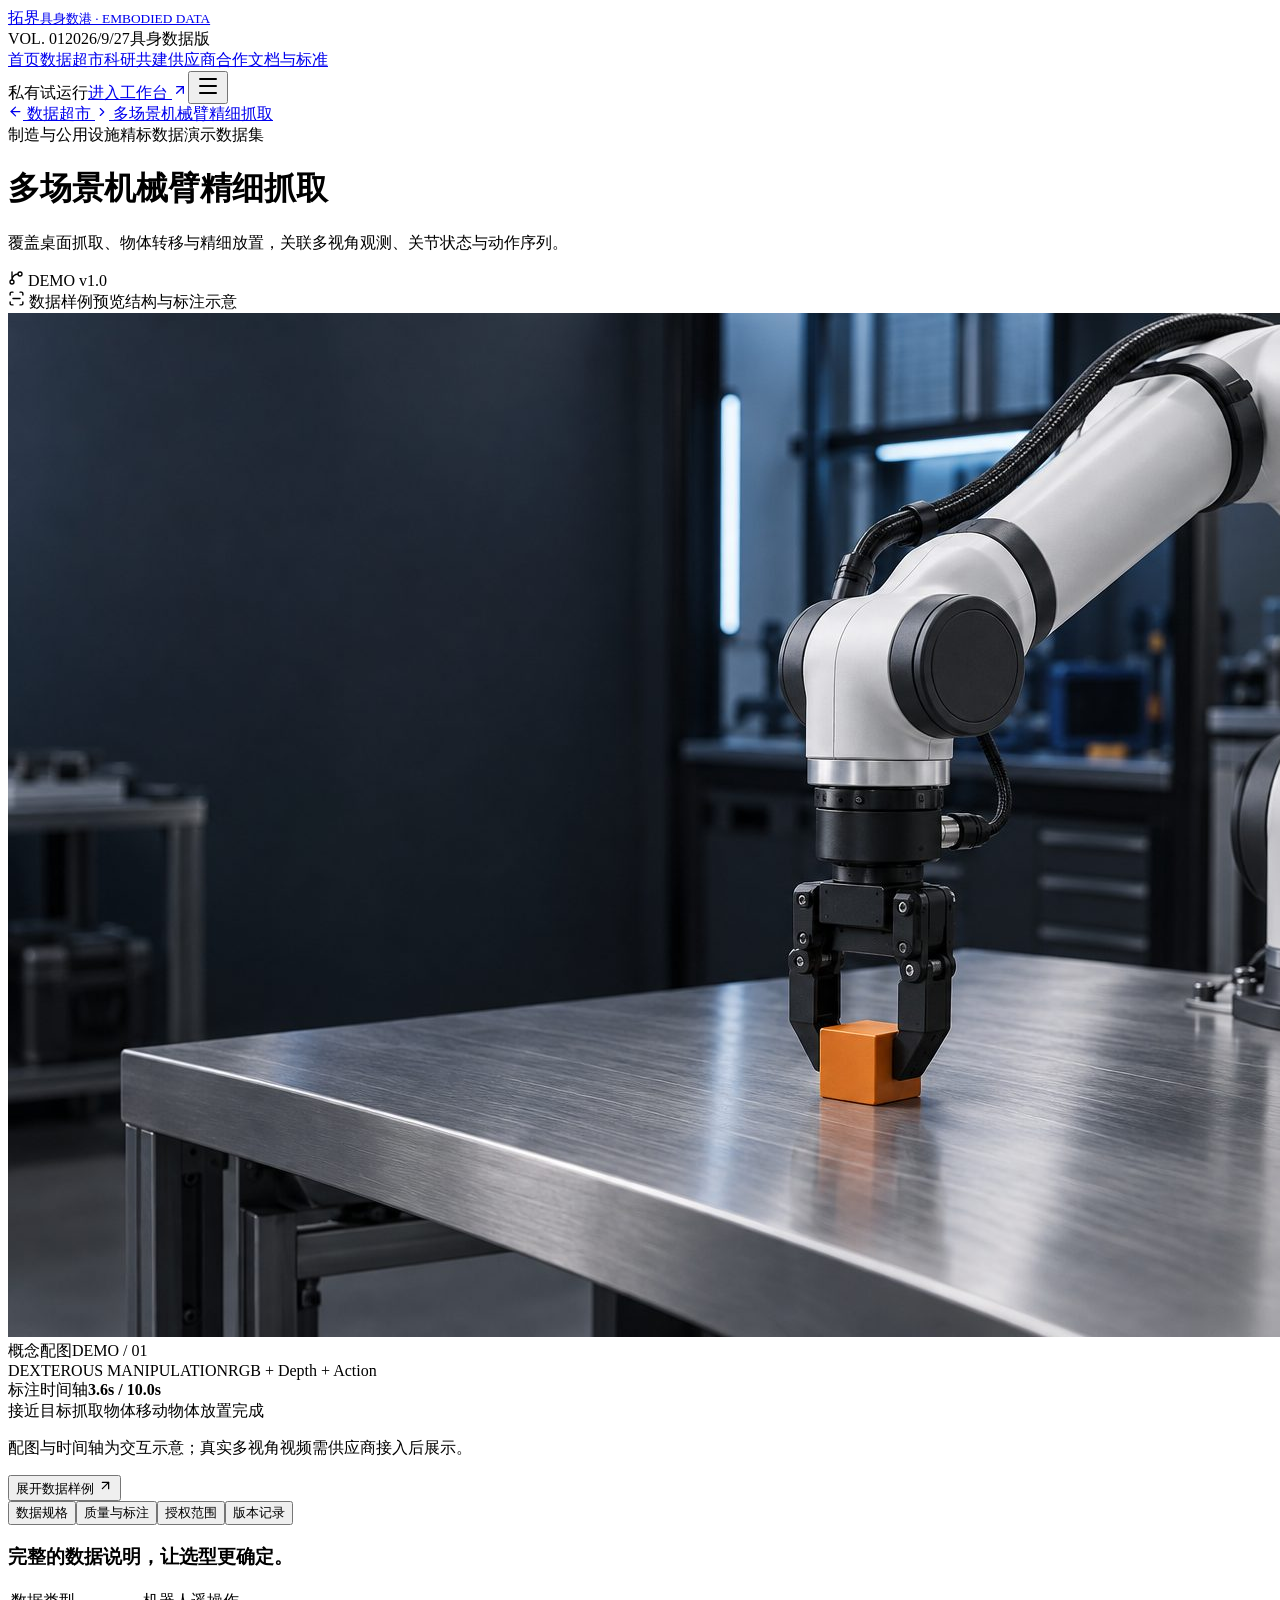
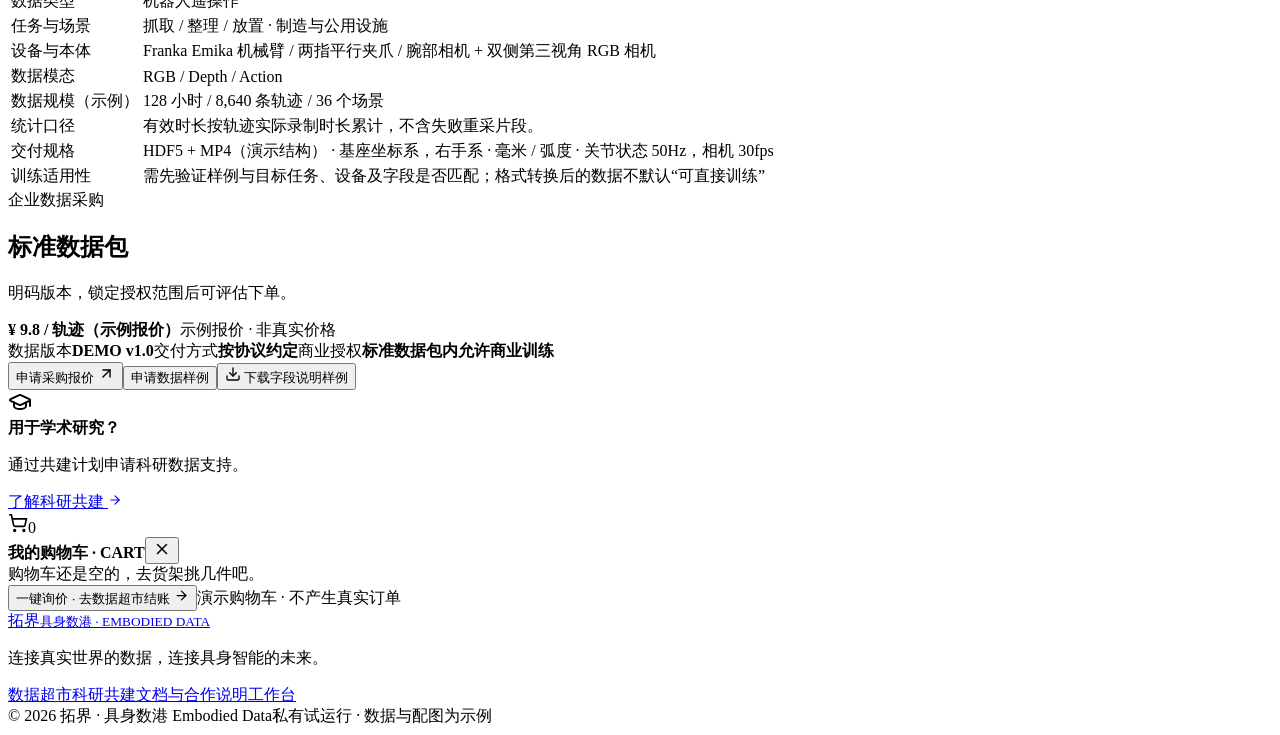
==== commit 3f32b24e: "deploy: dataset-dexterous-pick.html" ====
--- a/dataset-dexterous-pick.html
+++ b/dataset-dexterous-pick.html
@@ -1,5 +1,5 @@
-<!DOCTYPE html><html lang="zh-CN"><head><meta charSet="utf-8"/><meta name="viewport" content="width=device-width, initial-scale=1"/><link rel="stylesheet" href="_next/static/css/index.CpqtoNQ-.css" data-rsc-css-href="_next/static/css/index.CpqtoNQ-.css" data-precedence="vite-rsc/importer-resources"/><title>拓界 · 具身数港｜具身智能数据交易与科研共建平台</title><meta name="description" content="拓界（具身数港）是面向具身智能的训练数据平台：数据集按 12 大行业开架、按 2,558 道标准工序索引，规格、样例与授权边界全部公开。样例免费申请、明码数据包可评估下单，并提供科研共建与供应商合作通道。"/><meta name="application-name" content="拓界 · 具身数港"/><meta name="keywords" content="具身智能,机器人训练数据,具身数据交易,数据集,多模态数据,视触觉数据,科研共建,数据授权"/><meta name="robots" content="index, follow"/><meta property="og:title" content="拓界 · 具身数港｜具身智能数据交易与科研共建平台"/><meta property="og:description" content="数据集按 12 大行业开架、按 2,558 道标准工序索引，规格、样例与授权边界全部公开。"/><meta property="og:url" content="https://tuojie-demo.app.workbuddy.host"/><meta property="og:site_name" content="拓界 · 具身数港"/><meta property="og:type" content="website"/><meta property="og:locale" content="zh_CN"/><meta name="twitter:card" content="summary_large_image"/><meta name="twitter:title" content="拓界 · 具身数港｜具身智能数据交易与科研共建平台"/><meta name="twitter:description" content="数据集按 12 大行业开架、按 2,558 道标准工序索引，规格、样例与授权边界全部公开。"/><meta name="codex-preview" content="development"/><noscript></noscript><script type="application/ld+json">{"@context":"https://schema.org","@type":"Organization","name":"拓界 · 具身数港","alternateName":"具身数港 Embodied Data","description":"面向具身智能的训练数据平台：数据集按 12 大行业开架、按 2,558 道标准工序索引，规格、样例与授权边界全部公开。","url":"https://tuojie-demo.app.workbuddy.host"}</script>
-</head><body class="antialiased"><div class="site "><header class="header"><div class="header-inner"><a href="index.html" class="brand" aria-label="拓界首页"><span class="brand-mark"><i></i><i></i><i></i><i></i></span><span>拓界<small>具身数港 · EMBODIED DATA</small></span></a><div class="press-meta" aria-hidden="true"><span>VOL. 01</span><span>2026/9/27</span><span>具身数据版</span></div><nav class="nav" aria-label="主导航"><a href="index.html" class="">首页</a><a href="index.html#market" class="">数据超市</a><a href="research.html" class="">科研共建</a><a href="suppliers.html" class="">供应商合作</a><a href="standards.html" class="">文档与标准</a></nav><div class="header-actions"><span class="pilot-label">私有试运行</span><a href="workspace.html" class="workspace-link">进入工作台 <svg xmlns="http://www.w3.org/2000/svg" width="16" height="16" viewBox="0 0 24 24" fill="none" stroke="currentColor" stroke-width="2" stroke-linecap="round" stroke-linejoin="round" class="lucide lucide-arrow-up-right" aria-hidden="true"><path d="M7 7h10v10"></path><path d="M7 17 17 7"></path></svg></a><button data-slot="button" data-variant="ghost" data-size="icon" class="inline-flex shrink-0 items-center justify-center gap-2 rounded-md text-sm font-medium whitespace-nowrap transition-all outline-none focus-visible:border-ring focus-visible:ring-[3px] focus-visible:ring-ring/50 disabled:pointer-events-none disabled:opacity-50 aria-invalid:border-destructive aria-invalid:ring-destructive/20 dark:aria-invalid:ring-destructive/40 [&amp;_svg]:pointer-events-none [&amp;_svg]:shrink-0 [&amp;_svg:not([class*=&#x27;size-&#x27;])]:size-4 hover:bg-accent hover:text-accent-foreground dark:hover:bg-accent/50 size-9 mobile-menu" aria-label="打开菜单"><svg xmlns="http://www.w3.org/2000/svg" width="24" height="24" viewBox="0 0 24 24" fill="none" stroke="currentColor" stroke-width="2" stroke-linecap="round" stroke-linejoin="round" class="lucide lucide-menu" aria-hidden="true"><path d="M4 5h16"></path><path d="M4 12h16"></path><path d="M4 19h16"></path></svg></button></div></div></header><main id="main-content"><div class="workspace-width detail-page"><a href="index.html#market" class="breadcrumb backlink"><svg xmlns="http://www.w3.org/2000/svg" width="15" height="15" viewBox="0 0 24 24" fill="none" stroke="currentColor" stroke-width="2" stroke-linecap="round" stroke-linejoin="round" class="lucide lucide-arrow-left" aria-hidden="true"><path d="m12 19-7-7 7-7"></path><path d="M19 12H5"></path></svg> 数据超市 <svg xmlns="http://www.w3.org/2000/svg" width="14" height="14" viewBox="0 0 24 24" fill="none" stroke="currentColor" stroke-width="2" stroke-linecap="round" stroke-linejoin="round" class="lucide lucide-chevron-right" aria-hidden="true"><path d="m9 18 6-6-6-6"></path></svg> <!-- -->多场景机械臂精细抓取</a><div class="detail-heading"><div><div class="card-tags"><span>制造与公用设施</span><span class="quality">精标数据</span><span>演示数据集</span></div><h1>多场景机械臂精细抓取</h1><p>覆盖桌面抓取、物体转移与精细放置，关联多视角观测、关节状态与动作序列。</p></div><span class="version-label"><svg xmlns="http://www.w3.org/2000/svg" width="16" height="16" viewBox="0 0 24 24" fill="none" stroke="currentColor" stroke-width="2" stroke-linecap="round" stroke-linejoin="round" class="lucide lucide-git-branch" aria-hidden="true"><path d="M15 6a9 9 0 0 0-9 9V3"></path><circle cx="18" cy="6" r="3"></circle><circle cx="6" cy="18" r="3"></circle></svg> <!-- -->DEMO v1.0</span></div><div class="detail-layout"><div class="detail-main"><div class="sample-viewer"><div class="viewer-heading"><span><svg xmlns="http://www.w3.org/2000/svg" width="17" height="17" viewBox="0 0 24 24" fill="none" stroke="currentColor" stroke-width="2" stroke-linecap="round" stroke-linejoin="round" class="lucide lucide-scan-line" aria-hidden="true"><path d="M3 7V5a2 2 0 0 1 2-2h2"></path><path d="M17 3h2a2 2 0 0 1 2 2v2"></path><path d="M21 17v2a2 2 0 0 1-2 2h-2"></path><path d="M7 21H5a2 2 0 0 1-2-2v-2"></path><path d="M7 12h10"></path></svg> 数据样例预览</span><span>结构与标注示意</span></div><div class="dataset-visual cyan large"><img src="robotics-lab.jpg" alt="机械臂实验室概念配图，非实际数据样例" loading="eager"/><div class="visual-top"><span>概念配图</span><span>DEMO / 01</span></div><div class="visual-bottom"><span>DEXTEROUS MANIPULATION</span><span>RGB + Depth + Action</span></div></div><div class="viewer-controls"><div class="frame-caption"><span>标注时间轴</span><b>3.6<!-- -->s / 10.0s</b></div><span dir="ltr" data-orientation="horizontal" aria-disabled="false" data-slot="slider" class="relative flex w-full touch-none items-center select-none data-[disabled]:opacity-50 data-[orientation=vertical]:h-full data-[orientation=vertical]:min-h-44 data-[orientation=vertical]:w-auto data-[orientation=vertical]:flex-col" aria-label="标注时间轴" style="--radix-slider-thumb-transform:translateX(-50%)"><span data-orientation="horizontal" data-slot="slider-track" class="relative grow overflow-hidden rounded-full bg-muted data-[orientation=horizontal]:h-1.5 data-[orientation=horizontal]:w-full data-[orientation=vertical]:h-full data-[orientation=vertical]:w-1.5"><span data-orientation="horizontal" data-slot="slider-range" class="absolute bg-primary data-[orientation=horizontal]:h-full data-[orientation=vertical]:w-full" style="left:0%;right:64%"></span></span><span style="transform:var(--radix-slider-thumb-transform);position:absolute;left:calc(0% + 0px)"><span role="slider" aria-valuemin="0" aria-valuemax="100" aria-orientation="horizontal" data-orientation="horizontal" tabindex="0" data-slot="slider-thumb" class="block size-4 shrink-0 rounded-full border border-primary bg-white shadow-sm ring-ring/50 transition-[color,box-shadow] hover:ring-4 focus-visible:ring-4 focus-visible:outline-hidden disabled:pointer-events-none disabled:opacity-50" style="display:none" data-radix-collection-item=""></span></span><input style="display:none"/></span><div class="phase-row"><span class="">接近目标</span><span class="active">抓取物体</span><span class="">移动物体</span><span class="">放置完成</span></div><p class="viewer-disclaimer">配图与时间轴为交互示意；真实多视角视频需供应商接入后展示。</p></div></div><div dir="ltr" data-orientation="horizontal" data-slot="tabs" class="group/tabs flex gap-2 data-[orientation=horizontal]:flex-col detail-tabs"><div role="tablist" aria-orientation="horizontal" data-slot="tabs-list" data-variant="line" class="group/tabs-list inline-flex w-fit items-center justify-center rounded-lg p-[3px] text-muted-foreground group-data-[orientation=horizontal]/tabs:h-9 group-data-[orientation=vertical]/tabs:h-fit group-data-[orientation=vertical]/tabs:flex-col data-[variant=line]:rounded-none gap-1 bg-transparent" tabindex="-1" data-orientation="horizontal" style="outline:none"><button type="button" role="tab" aria-selected="true" aria-controls="radix-_R_2eh6i_-content-spec" data-state="active" id="radix-_R_2eh6i_-trigger-spec" data-slot="tabs-trigger" class="relative inline-flex h-[calc(100%-1px)] flex-1 items-center justify-center gap-1.5 rounded-md border border-transparent px-2 py-1 text-sm font-medium whitespace-nowrap text-foreground/60 transition-all group-data-[orientation=vertical]/tabs:w-full group-data-[orientation=vertical]/tabs:justify-start hover:text-foreground focus-visible:border-ring focus-visible:ring-[3px] focus-visible:ring-ring/50 focus-visible:outline-1 focus-visible:outline-ring disabled:pointer-events-none disabled:opacity-50 group-data-[variant=default]/tabs-list:data-[state=active]:shadow-sm group-data-[variant=line]/tabs-list:data-[state=active]:shadow-none dark:text-muted-foreground dark:hover:text-foreground [&amp;_svg]:pointer-events-none [&amp;_svg]:shrink-0 [&amp;_svg:not([class*=&#x27;size-&#x27;])]:size-4 group-data-[variant=line]/tabs-list:bg-transparent group-data-[variant=line]/tabs-list:data-[state=active]:bg-transparent dark:group-data-[variant=line]/tabs-list:data-[state=active]:border-transparent dark:group-data-[variant=line]/tabs-list:data-[state=active]:bg-transparent data-[state=active]:bg-background data-[state=active]:text-foreground dark:data-[state=active]:border-input dark:data-[state=active]:bg-input/30 dark:data-[state=active]:text-foreground after:absolute after:bg-foreground after:opacity-0 after:transition-opacity group-data-[orientation=horizontal]/tabs:after:inset-x-0 group-data-[orientation=horizontal]/tabs:after:bottom-[-5px] group-data-[orientation=horizontal]/tabs:after:h-0.5 group-data-[orientation=vertical]/tabs:after:inset-y-0 group-data-[orientation=vertical]/tabs:after:-right-1 group-data-[orientation=vertical]/tabs:after:w-0.5 group-data-[variant=line]/tabs-list:data-[state=active]:after:opacity-100" tabindex="-1" data-orientation="horizontal" data-radix-collection-item="">数据规格</button><button type="button" role="tab" aria-selected="false" aria-controls="radix-_R_2eh6i_-content-quality" data-state="inactive" id="radix-_R_2eh6i_-trigger-quality" data-slot="tabs-trigger" class="relative inline-flex h-[calc(100%-1px)] flex-1 items-center justify-center gap-1.5 rounded-md border border-transparent px-2 py-1 text-sm font-medium whitespace-nowrap text-foreground/60 transition-all group-data-[orientation=vertical]/tabs:w-full group-data-[orientation=vertical]/tabs:justify-start hover:text-foreground focus-visible:border-ring focus-visible:ring-[3px] focus-visible:ring-ring/50 focus-visible:outline-1 focus-visible:outline-ring disabled:pointer-events-none disabled:opacity-50 group-data-[variant=default]/tabs-list:data-[state=active]:shadow-sm group-data-[variant=line]/tabs-list:data-[state=active]:shadow-none dark:text-muted-foreground dark:hover:text-foreground [&amp;_svg]:pointer-events-none [&amp;_svg]:shrink-0 [&amp;_svg:not([class*=&#x27;size-&#x27;])]:size-4 group-data-[variant=line]/tabs-list:bg-transparent group-data-[variant=line]/tabs-list:data-[state=active]:bg-transparent dark:group-data-[variant=line]/tabs-list:data-[state=active]:border-transparent dark:group-data-[variant=line]/tabs-list:data-[state=active]:bg-transparent data-[state=active]:bg-background data-[state=active]:text-foreground dark:data-[state=active]:border-input dark:data-[state=active]:bg-input/30 dark:data-[state=active]:text-foreground after:absolute after:bg-foreground after:opacity-0 after:transition-opacity group-data-[orientation=horizontal]/tabs:after:inset-x-0 group-data-[orientation=horizontal]/tabs:after:bottom-[-5px] group-data-[orientation=horizontal]/tabs:after:h-0.5 group-data-[orientation=vertical]/tabs:after:inset-y-0 group-data-[orientation=vertical]/tabs:after:-right-1 group-data-[orientation=vertical]/tabs:after:w-0.5 group-data-[variant=line]/tabs-list:data-[state=active]:after:opacity-100" tabindex="-1" data-orientation="horizontal" data-radix-collection-item="">质量与标注</button><button type="button" role="tab" aria-selected="false" aria-controls="radix-_R_2eh6i_-content-license" data-state="inactive" id="radix-_R_2eh6i_-trigger-license" data-slot="tabs-trigger" class="relative inline-flex h-[calc(100%-1px)] flex-1 items-center justify-center gap-1.5 rounded-md border border-transparent px-2 py-1 text-sm font-medium whitespace-nowrap text-foreground/60 transition-all group-data-[orientation=vertical]/tabs:w-full group-data-[orientation=vertical]/tabs:justify-start hover:text-foreground focus-visible:border-ring focus-visible:ring-[3px] focus-visible:ring-ring/50 focus-visible:outline-1 focus-visible:outline-ring disabled:pointer-events-none disabled:opacity-50 group-data-[variant=default]/tabs-list:data-[state=active]:shadow-sm group-data-[variant=line]/tabs-list:data-[state=active]:shadow-none dark:text-muted-foreground dark:hover:text-foreground [&amp;_svg]:pointer-events-none [&amp;_svg]:shrink-0 [&amp;_svg:not([class*=&#x27;size-&#x27;])]:size-4 group-data-[variant=line]/tabs-list:bg-transparent group-data-[variant=line]/tabs-list:data-[state=active]:bg-transparent dark:group-data-[variant=line]/tabs-list:data-[state=active]:border-transparent dark:group-data-[variant=line]/tabs-list:data-[state=active]:bg-transparent data-[state=active]:bg-background data-[state=active]:text-foreground dark:data-[state=active]:border-input dark:data-[state=active]:bg-input/30 dark:data-[state=active]:text-foreground after:absolute after:bg-foreground after:opacity-0 after:transition-opacity group-data-[orientation=horizontal]/tabs:after:inset-x-0 group-data-[orientation=horizontal]/tabs:after:bottom-[-5px] group-data-[orientation=horizontal]/tabs:after:h-0.5 group-data-[orientation=vertical]/tabs:after:inset-y-0 group-data-[orientation=vertical]/tabs:after:-right-1 group-data-[orientation=vertical]/tabs:after:w-0.5 group-data-[variant=line]/tabs-list:data-[state=active]:after:opacity-100" tabindex="-1" data-orientation="horizontal" data-radix-collection-item="">授权范围</button><button type="button" role="tab" aria-selected="false" aria-controls="radix-_R_2eh6i_-content-version" data-state="inactive" id="radix-_R_2eh6i_-trigger-version" data-slot="tabs-trigger" class="relative inline-flex h-[calc(100%-1px)] flex-1 items-center justify-center gap-1.5 rounded-md border border-transparent px-2 py-1 text-sm font-medium whitespace-nowrap text-foreground/60 transition-all group-data-[orientation=vertical]/tabs:w-full group-data-[orientation=vertical]/tabs:justify-start hover:text-foreground focus-visible:border-ring focus-visible:ring-[3px] focus-visible:ring-ring/50 focus-visible:outline-1 focus-visible:outline-ring disabled:pointer-events-none disabled:opacity-50 group-data-[variant=default]/tabs-list:data-[state=active]:shadow-sm group-data-[variant=line]/tabs-list:data-[state=active]:shadow-none dark:text-muted-foreground dark:hover:text-foreground [&amp;_svg]:pointer-events-none [&amp;_svg]:shrink-0 [&amp;_svg:not([class*=&#x27;size-&#x27;])]:size-4 group-data-[variant=line]/tabs-list:bg-transparent group-data-[variant=line]/tabs-list:data-[state=active]:bg-transparent dark:group-data-[variant=line]/tabs-list:data-[state=active]:border-transparent dark:group-data-[variant=line]/tabs-list:data-[state=active]:bg-transparent data-[state=active]:bg-background data-[state=active]:text-foreground dark:data-[state=active]:border-input dark:data-[state=active]:bg-input/30 dark:data-[state=active]:text-foreground after:absolute after:bg-foreground after:opacity-0 after:transition-opacity group-data-[orientation=horizontal]/tabs:after:inset-x-0 group-data-[orientation=horizontal]/tabs:after:bottom-[-5px] group-data-[orientation=horizontal]/tabs:after:h-0.5 group-data-[orientation=vertical]/tabs:after:inset-y-0 group-data-[orientation=vertical]/tabs:after:-right-1 group-data-[orientation=vertical]/tabs:after:w-0.5 group-data-[variant=line]/tabs-list:data-[state=active]:after:opacity-100" tabindex="-1" data-orientation="horizontal" data-radix-collection-item="">版本记录</button></div><div data-state="active" data-orientation="horizontal" role="tabpanel" aria-labelledby="radix-_R_2eh6i_-trigger-spec" id="radix-_R_2eh6i_-content-spec" tabindex="0" data-slot="tabs-content" class="flex-1 outline-none" style="animation-duration:0s"><h3>完整的数据说明，让选型更确定。</h3><div data-slot="table-container" class="relative w-full overflow-x-auto"><table data-slot="table" class="w-full caption-bottom text-sm"><tbody data-slot="table-body" class="[&amp;_tr:last-child]:border-0"><tr data-slot="table-row" class="border-b transition-colors hover:bg-muted/50 has-aria-expanded:bg-muted/50 data-[state=selected]:bg-muted"><td data-slot="table-cell" class="p-2 align-middle whitespace-nowrap [&amp;:has([role=checkbox])]:pr-0 [&amp;&gt;[role=checkbox]]:translate-y-[2px]">数据类型</td><td data-slot="table-cell" class="p-2 align-middle whitespace-nowrap [&amp;:has([role=checkbox])]:pr-0 [&amp;&gt;[role=checkbox]]:translate-y-[2px]">机器人遥操作</td></tr><tr data-slot="table-row" class="border-b transition-colors hover:bg-muted/50 has-aria-expanded:bg-muted/50 data-[state=selected]:bg-muted"><td data-slot="table-cell" class="p-2 align-middle whitespace-nowrap [&amp;:has([role=checkbox])]:pr-0 [&amp;&gt;[role=checkbox]]:translate-y-[2px]">任务与场景</td><td data-slot="table-cell" class="p-2 align-middle whitespace-nowrap [&amp;:has([role=checkbox])]:pr-0 [&amp;&gt;[role=checkbox]]:translate-y-[2px]">抓取 / 整理 / 放置 · 制造与公用设施</td></tr><tr data-slot="table-row" class="border-b transition-colors hover:bg-muted/50 has-aria-expanded:bg-muted/50 data-[state=selected]:bg-muted"><td data-slot="table-cell" class="p-2 align-middle whitespace-nowrap [&amp;:has([role=checkbox])]:pr-0 [&amp;&gt;[role=checkbox]]:translate-y-[2px]">设备与本体</td><td data-slot="table-cell" class="p-2 align-middle whitespace-nowrap [&amp;:has([role=checkbox])]:pr-0 [&amp;&gt;[role=checkbox]]:translate-y-[2px]">Franka Emika 机械臂 / 两指平行夹爪 / 腕部相机 + 双侧第三视角 RGB 相机</td></tr><tr data-slot="table-row" class="border-b transition-colors hover:bg-muted/50 has-aria-expanded:bg-muted/50 data-[state=selected]:bg-muted"><td data-slot="table-cell" class="p-2 align-middle whitespace-nowrap [&amp;:has([role=checkbox])]:pr-0 [&amp;&gt;[role=checkbox]]:translate-y-[2px]">数据模态</td><td data-slot="table-cell" class="p-2 align-middle whitespace-nowrap [&amp;:has([role=checkbox])]:pr-0 [&amp;&gt;[role=checkbox]]:translate-y-[2px]">RGB / Depth / Action</td></tr><tr data-slot="table-row" class="border-b transition-colors hover:bg-muted/50 has-aria-expanded:bg-muted/50 data-[state=selected]:bg-muted"><td data-slot="table-cell" class="p-2 align-middle whitespace-nowrap [&amp;:has([role=checkbox])]:pr-0 [&amp;&gt;[role=checkbox]]:translate-y-[2px]">数据规模（示例）</td><td data-slot="table-cell" class="p-2 align-middle whitespace-nowrap [&amp;:has([role=checkbox])]:pr-0 [&amp;&gt;[role=checkbox]]:translate-y-[2px]">128 小时 / 8,640 条轨迹 / 36 个场景</td></tr><tr data-slot="table-row" class="border-b transition-colors hover:bg-muted/50 has-aria-expanded:bg-muted/50 data-[state=selected]:bg-muted"><td data-slot="table-cell" class="p-2 align-middle whitespace-nowrap [&amp;:has([role=checkbox])]:pr-0 [&amp;&gt;[role=checkbox]]:translate-y-[2px]">统计口径</td><td data-slot="table-cell" class="p-2 align-middle whitespace-nowrap [&amp;:has([role=checkbox])]:pr-0 [&amp;&gt;[role=checkbox]]:translate-y-[2px]">有效时长按轨迹实际录制时长累计，不含失败重采片段。</td></tr><tr data-slot="table-row" class="border-b transition-colors hover:bg-muted/50 has-aria-expanded:bg-muted/50 data-[state=selected]:bg-muted"><td data-slot="table-cell" class="p-2 align-middle whitespace-nowrap [&amp;:has([role=checkbox])]:pr-0 [&amp;&gt;[role=checkbox]]:translate-y-[2px]">交付规格</td><td data-slot="table-cell" class="p-2 align-middle whitespace-nowrap [&amp;:has([role=checkbox])]:pr-0 [&amp;&gt;[role=checkbox]]:translate-y-[2px]">HDF5 + MP4（演示结构） · 基座坐标系，右手系 · 毫米 / 弧度 · 关节状态 50Hz，相机 30fps</td></tr><tr data-slot="table-row" class="border-b transition-colors hover:bg-muted/50 has-aria-expanded:bg-muted/50 data-[state=selected]:bg-muted"><td data-slot="table-cell" class="p-2 align-middle whitespace-nowrap [&amp;:has([role=checkbox])]:pr-0 [&amp;&gt;[role=checkbox]]:translate-y-[2px]">训练适用性</td><td data-slot="table-cell" class="p-2 align-middle whitespace-nowrap [&amp;:has([role=checkbox])]:pr-0 [&amp;&gt;[role=checkbox]]:translate-y-[2px]">需先验证样例与目标任务、设备及字段是否匹配；格式转换后的数据不默认“可直接训练”</td></tr></tbody></table></div></div><div data-state="inactive" data-orientation="horizontal" role="tabpanel" aria-labelledby="radix-_R_2eh6i_-trigger-quality" hidden="" id="radix-_R_2eh6i_-content-quality" tabindex="0" data-slot="tabs-content" class="flex-1 outline-none"></div><div data-state="inactive" data-orientation="horizontal" role="tabpanel" aria-labelledby="radix-_R_2eh6i_-trigger-license" hidden="" id="radix-_R_2eh6i_-content-license" tabindex="0" data-slot="tabs-content" class="flex-1 outline-none"></div><div data-state="inactive" data-orientation="horizontal" role="tabpanel" aria-labelledby="radix-_R_2eh6i_-trigger-version" hidden="" id="radix-_R_2eh6i_-content-version" tabindex="0" data-slot="tabs-content" class="flex-1 outline-none"></div></div></div><aside class="purchase-panel"><span class="section-label">企业数据采购</span><h2>标准数据包</h2><p>明码版本，锁定授权范围后可评估下单。</p><div class="price-line"><b>¥ 9.8 / 轨迹（示例报价）</b><span>示例报价 · 非真实价格</span></div><div class="purchase-meta"><span>数据版本<b>DEMO v1.0</b></span><span>交付方式<b>按协议约定</b></span><span>商业授权<b>标准数据包内允许商业训练</b></span></div><button data-slot="button" data-variant="default" data-size="default" class="inline-flex shrink-0 items-center justify-center gap-2 rounded-md text-sm font-medium whitespace-nowrap transition-all outline-none focus-visible:border-ring focus-visible:ring-[3px] focus-visible:ring-ring/50 disabled:pointer-events-none disabled:opacity-50 aria-invalid:border-destructive aria-invalid:ring-destructive/20 dark:aria-invalid:ring-destructive/40 [&amp;_svg]:pointer-events-none [&amp;_svg]:shrink-0 [&amp;_svg:not([class*=&#x27;size-&#x27;])]:size-4 bg-primary text-primary-foreground hover:bg-primary/90 h-9 px-4 py-2 has-[&gt;svg]:px-3 action dark full">申请采购报价 <svg xmlns="http://www.w3.org/2000/svg" width="17" height="17" viewBox="0 0 24 24" fill="none" stroke="currentColor" stroke-width="2" stroke-linecap="round" stroke-linejoin="round" class="lucide lucide-arrow-up-right" aria-hidden="true"><path d="M7 7h10v10"></path><path d="M7 17 17 7"></path></svg></button><button data-slot="button" data-variant="default" data-size="default" class="inline-flex shrink-0 items-center justify-center gap-2 rounded-md text-sm font-medium whitespace-nowrap transition-all outline-none focus-visible:border-ring focus-visible:ring-[3px] focus-visible:ring-ring/50 disabled:pointer-events-none disabled:opacity-50 aria-invalid:border-destructive aria-invalid:ring-destructive/20 dark:aria-invalid:ring-destructive/40 [&amp;_svg]:pointer-events-none [&amp;_svg]:shrink-0 [&amp;_svg:not([class*=&#x27;size-&#x27;])]:size-4 bg-primary text-primary-foreground hover:bg-primary/90 h-9 px-4 py-2 has-[&gt;svg]:px-3 action pale full">申请数据样例</button><button class="download-spec"><svg xmlns="http://www.w3.org/2000/svg" width="16" height="16" viewBox="0 0 24 24" fill="none" stroke="currentColor" stroke-width="2" stroke-linecap="round" stroke-linejoin="round" class="lucide lucide-download" aria-hidden="true"><path d="M12 15V3"></path><path d="M21 15v4a2 2 0 0 1-2 2H5a2 2 0 0 1-2-2v-4"></path><path d="m7 10 5 5 5-5"></path></svg> 下载字段说明样例</button><div class="academic-note"><svg xmlns="http://www.w3.org/2000/svg" width="24" height="24" viewBox="0 0 24 24" fill="none" stroke="currentColor" stroke-width="2" stroke-linecap="round" stroke-linejoin="round" class="lucide lucide-graduation-cap" aria-hidden="true"><path d="M21.42 10.922a1 1 0 0 0-.019-1.838L12.83 5.18a2 2 0 0 0-1.66 0L2.6 9.08a1 1 0 0 0 0 1.832l8.57 3.908a2 2 0 0 0 1.66 0z"></path><path d="M22 10v6"></path><path d="M6 12.5V16a6 3 0 0 0 12 0v-3.5"></path></svg><div><strong>用于学术研究？</strong><p>通过共建计划申请科研数据支持。</p><a href="research.html">了解科研共建 <svg xmlns="http://www.w3.org/2000/svg" width="14" height="14" viewBox="0 0 24 24" fill="none" stroke="currentColor" stroke-width="2" stroke-linecap="round" stroke-linejoin="round" class="lucide lucide-arrow-right" aria-hidden="true"><path d="M5 12h14"></path><path d="m12 5 7 7-7 7"></path></svg></a></div></div></aside></div></div></main><div class="cart-fab" aria-label="打开购物车"><svg xmlns="http://www.w3.org/2000/svg" width="20" height="20" viewBox="0 0 24 24" fill="none" stroke="currentColor" stroke-width="2" stroke-linecap="round" stroke-linejoin="round" class="lucide lucide-shopping-cart" aria-hidden="true"><circle cx="8" cy="21" r="1"></circle><circle cx="19" cy="21" r="1"></circle><path d="M2.05 2.05h2l2.66 12.42a2 2 0 0 0 2 1.58h9.78a2 2 0 0 0 1.95-1.57l1.65-7.43H5.12"></path></svg><span class="cart-count">0</span></div><div class="cart-backdrop" aria-hidden="true"></div><aside class="cart-drawer" aria-label="购物车"><div class="cart-head"><strong>我的购物车 · CART</strong><button class="cart-close" aria-label="关闭购物车"><svg xmlns="http://www.w3.org/2000/svg" width="18" height="18" viewBox="0 0 24 24" fill="none" stroke="currentColor" stroke-width="2" stroke-linecap="round" stroke-linejoin="round" class="lucide lucide-x" aria-hidden="true"><path d="M18 6 6 18"></path><path d="m6 6 12 12"></path></svg></button></div><div class="cart-items"></div><div class="cart-foot"><button class="cart-checkout">一键询价 · 去数据超市结账 <svg xmlns="http://www.w3.org/2000/svg" width="15" height="15" viewBox="0 0 24 24" fill="none" stroke="currentColor" stroke-width="2" stroke-linecap="round" stroke-linejoin="round" class="lucide lucide-arrow-right" aria-hidden="true"><path d="M5 12h14"></path><path d="m12 5 7 7-7 7"></path></svg></button><span class="cart-tip">演示购物车 · 不产生真实订单</span></div></aside><footer class="footer"><div><a href="index.html" class="brand" aria-label="拓界首页"><span class="brand-mark"><i></i><i></i><i></i><i></i></span><span>拓界<small>具身数港 · EMBODIED DATA</small></span></a><p>连接真实世界的数据，连接具身智能的未来。</p></div><div class="footer-links"><a href="index.html#market">数据超市</a><a href="research.html">科研共建</a><a href="standards.html">文档与合作说明</a><a href="workspace.html">工作台</a></div><div class="footer-bottom"><span>© <!-- -->2026<!-- --> 拓界 · 具身数港 Embodied Data</span><span>私有试运行 · 数据与配图为示例</span></div></footer></div><script>/* 拓界·具身数港 — 数据超市互动层（自包含原生 JS，注入静态页）
+<!DOCTYPE html><html lang="zh-CN"><head><meta charSet="utf-8"/><meta name="viewport" content="width=device-width, initial-scale=1"/><link rel="stylesheet" href="_next/static/css/index.DWotHY3l.css" data-rsc-css-href="_next/static/css/index.DWotHY3l.css" data-precedence="vite-rsc/importer-resources"/><title>拓界 · 具身数港｜具身智能数据交易与科研共建平台</title><meta name="description" content="拓界（具身数港）是面向具身智能的训练数据平台：数据集按 12 大行业开架、按 2,558 道标准工序索引，规格、样例与授权边界全部公开。样例免费申请、明码数据包可评估下单，并提供科研共建与供应商合作通道。"/><meta name="application-name" content="拓界 · 具身数港"/><meta name="keywords" content="具身智能,机器人训练数据,具身数据交易,数据集,多模态数据,视触觉数据,科研共建,数据授权"/><meta name="robots" content="index, follow"/><meta property="og:title" content="拓界 · 具身数港｜具身智能数据交易与科研共建平台"/><meta property="og:description" content="数据集按 12 大行业开架、按 2,558 道标准工序索引，规格、样例与授权边界全部公开。"/><meta property="og:url" content="https://tuojie-demo.app.workbuddy.host"/><meta property="og:site_name" content="拓界 · 具身数港"/><meta property="og:type" content="website"/><meta property="og:locale" content="zh_CN"/><meta name="twitter:card" content="summary_large_image"/><meta name="twitter:title" content="拓界 · 具身数港｜具身智能数据交易与科研共建平台"/><meta name="twitter:description" content="数据集按 12 大行业开架、按 2,558 道标准工序索引，规格、样例与授权边界全部公开。"/><link rel="shortcut icon" href="/favicon.svg"/><link rel="icon" href="/favicon.svg"/><meta name="codex-preview" content="development"/><noscript></noscript><script type="application/ld+json">{"@context":"https://schema.org","@type":"Organization","name":"拓界 · 具身数港","alternateName":"具身数港 Embodied Data","description":"面向具身智能的训练数据平台：数据集按 12 大行业开架、按 2,558 道标准工序索引，规格、样例与授权边界全部公开。","url":"https://tuojie-demo.app.workbuddy.host"}</script>
+</head><body class="antialiased"><div class="site "><header class="header"><div class="header-inner"><a href="/" class="brand" aria-label="拓界首页"><span class="brand-mark"><i></i><i></i><i></i><i></i></span><span>拓界<small>具身数港 · EMBODIED DATA</small></span></a><div class="press-meta" aria-hidden="true"><span>VOL. 01</span><span>2026/9/27</span><span>具身数据版</span></div><nav class="nav" aria-label="主导航"><a href="/" class="">首页</a><a href="/#market" class="">数据超市</a><a href="research.html" class="">科研共建</a><a href="suppliers.html" class="">供应商合作</a><a href="standards.html" class="">文档与标准</a></nav><div class="header-actions"><span class="pilot-label">私有试运行</span><a href="workspace.html" class="workspace-link">进入工作台 <svg xmlns="http://www.w3.org/2000/svg" width="16" height="16" viewBox="0 0 24 24" fill="none" stroke="currentColor" stroke-width="2" stroke-linecap="round" stroke-linejoin="round" class="lucide lucide-arrow-up-right" aria-hidden="true"><path d="M7 7h10v10"></path><path d="M7 17 17 7"></path></svg></a><button data-slot="button" data-variant="ghost" data-size="icon" class="inline-flex shrink-0 items-center justify-center gap-2 rounded-md text-sm font-medium whitespace-nowrap transition-all outline-none focus-visible:border-ring focus-visible:ring-[3px] focus-visible:ring-ring/50 disabled:pointer-events-none disabled:opacity-50 aria-invalid:border-destructive aria-invalid:ring-destructive/20 dark:aria-invalid:ring-destructive/40 [&amp;_svg]:pointer-events-none [&amp;_svg]:shrink-0 [&amp;_svg:not([class*=&#x27;size-&#x27;])]:size-4 hover:bg-accent hover:text-accent-foreground dark:hover:bg-accent/50 size-9 mobile-menu" aria-label="打开菜单"><svg xmlns="http://www.w3.org/2000/svg" width="24" height="24" viewBox="0 0 24 24" fill="none" stroke="currentColor" stroke-width="2" stroke-linecap="round" stroke-linejoin="round" class="lucide lucide-menu" aria-hidden="true"><path d="M4 5h16"></path><path d="M4 12h16"></path><path d="M4 19h16"></path></svg></button></div></div></header><main id="main-content"><div class="workspace-width detail-page"><a href="/#market" class="breadcrumb backlink"><svg xmlns="http://www.w3.org/2000/svg" width="15" height="15" viewBox="0 0 24 24" fill="none" stroke="currentColor" stroke-width="2" stroke-linecap="round" stroke-linejoin="round" class="lucide lucide-arrow-left" aria-hidden="true"><path d="m12 19-7-7 7-7"></path><path d="M19 12H5"></path></svg> 数据超市 <svg xmlns="http://www.w3.org/2000/svg" width="14" height="14" viewBox="0 0 24 24" fill="none" stroke="currentColor" stroke-width="2" stroke-linecap="round" stroke-linejoin="round" class="lucide lucide-chevron-right" aria-hidden="true"><path d="m9 18 6-6-6-6"></path></svg> <!-- -->多场景机械臂精细抓取</a><div class="detail-heading"><div><div class="card-tags"><span>制造与公用设施</span><span class="quality">精标数据</span><span>演示数据集</span></div><h1>多场景机械臂精细抓取</h1><p>覆盖桌面抓取、物体转移与精细放置，关联多视角观测、关节状态与动作序列。</p></div><span class="version-label"><svg xmlns="http://www.w3.org/2000/svg" width="16" height="16" viewBox="0 0 24 24" fill="none" stroke="currentColor" stroke-width="2" stroke-linecap="round" stroke-linejoin="round" class="lucide lucide-git-branch" aria-hidden="true"><path d="M15 6a9 9 0 0 0-9 9V3"></path><circle cx="18" cy="6" r="3"></circle><circle cx="6" cy="18" r="3"></circle></svg> <!-- -->DEMO v1.0</span></div><div class="detail-layout"><div class="detail-main"><div class="sample-viewer"><div class="viewer-heading"><span><svg xmlns="http://www.w3.org/2000/svg" width="17" height="17" viewBox="0 0 24 24" fill="none" stroke="currentColor" stroke-width="2" stroke-linecap="round" stroke-linejoin="round" class="lucide lucide-scan-line" aria-hidden="true"><path d="M3 7V5a2 2 0 0 1 2-2h2"></path><path d="M17 3h2a2 2 0 0 1 2 2v2"></path><path d="M21 17v2a2 2 0 0 1-2 2h-2"></path><path d="M7 21H5a2 2 0 0 1-2-2v-2"></path><path d="M7 12h10"></path></svg> 数据样例预览</span><span>结构与标注示意</span></div><div class="dataset-visual cyan large"><img src="robotics-lab.jpg" alt="机械臂实验室概念配图，非实际数据样例" loading="eager"/><div class="visual-top"><span>概念配图</span><span>DEMO / 01</span></div><div class="visual-bottom"><span>DEXTEROUS MANIPULATION</span><span>RGB + Depth + Action</span></div></div><div class="viewer-controls"><div class="frame-caption"><span>标注时间轴</span><b>3.6<!-- -->s / 10.0s</b></div><span dir="ltr" data-orientation="horizontal" aria-disabled="false" data-slot="slider" class="relative flex w-full touch-none items-center select-none data-[disabled]:opacity-50 data-[orientation=vertical]:h-full data-[orientation=vertical]:min-h-44 data-[orientation=vertical]:w-auto data-[orientation=vertical]:flex-col" aria-label="标注时间轴" style="--radix-slider-thumb-transform:translateX(-50%)"><span data-orientation="horizontal" data-slot="slider-track" class="relative grow overflow-hidden rounded-full bg-muted data-[orientation=horizontal]:h-1.5 data-[orientation=horizontal]:w-full data-[orientation=vertical]:h-full data-[orientation=vertical]:w-1.5"><span data-orientation="horizontal" data-slot="slider-range" class="absolute bg-primary data-[orientation=horizontal]:h-full data-[orientation=vertical]:w-full" style="left:0%;right:64%"></span></span><span style="transform:var(--radix-slider-thumb-transform);position:absolute;left:calc(0% + 0px)"><span role="slider" aria-valuemin="0" aria-valuemax="100" aria-orientation="horizontal" data-orientation="horizontal" tabindex="0" data-slot="slider-thumb" class="block size-4 shrink-0 rounded-full border border-primary bg-white shadow-sm ring-ring/50 transition-[color,box-shadow] hover:ring-4 focus-visible:ring-4 focus-visible:outline-hidden disabled:pointer-events-none disabled:opacity-50" style="display:none" data-radix-collection-item=""></span></span><input style="display:none"/></span><div class="phase-row"><span class="">接近目标</span><span class="active">抓取物体</span><span class="">移动物体</span><span class="">放置完成</span></div><p class="viewer-disclaimer">配图与时间轴为交互示意；真实多视角视频需供应商接入后展示。</p><button type="button" class="sample-btn sample-btn-block" data-id="dexterous-pick" data-name="多场景机械臂精细抓取" data-tasks="抓取 整理 放置" data-modalities="RGB / Depth / Action" data-scene="制造与公用设施" data-device="协作机械臂" aria-label="展开数据样例">展开数据样例 <svg xmlns="http://www.w3.org/2000/svg" width="15" height="15" viewBox="0 0 24 24" fill="none" stroke="currentColor" stroke-width="2" stroke-linecap="round" stroke-linejoin="round" class="lucide lucide-arrow-up-right" aria-hidden="true"><path d="M7 7h10v10"></path><path d="M7 17 17 7"></path></svg></button></div></div><div dir="ltr" data-orientation="horizontal" data-slot="tabs" class="group/tabs flex gap-2 data-[orientation=horizontal]:flex-col detail-tabs"><div role="tablist" aria-orientation="horizontal" data-slot="tabs-list" data-variant="line" class="group/tabs-list inline-flex w-fit items-center justify-center rounded-lg p-[3px] text-muted-foreground group-data-[orientation=horizontal]/tabs:h-9 group-data-[orientation=vertical]/tabs:h-fit group-data-[orientation=vertical]/tabs:flex-col data-[variant=line]:rounded-none gap-1 bg-transparent" tabindex="-1" data-orientation="horizontal" style="outline:none"><button type="button" role="tab" aria-selected="true" aria-controls="radix-_R_2eh6i_-content-spec" data-state="active" id="radix-_R_2eh6i_-trigger-spec" data-slot="tabs-trigger" class="relative inline-flex h-[calc(100%-1px)] flex-1 items-center justify-center gap-1.5 rounded-md border border-transparent px-2 py-1 text-sm font-medium whitespace-nowrap text-foreground/60 transition-all group-data-[orientation=vertical]/tabs:w-full group-data-[orientation=vertical]/tabs:justify-start hover:text-foreground focus-visible:border-ring focus-visible:ring-[3px] focus-visible:ring-ring/50 focus-visible:outline-1 focus-visible:outline-ring disabled:pointer-events-none disabled:opacity-50 group-data-[variant=default]/tabs-list:data-[state=active]:shadow-sm group-data-[variant=line]/tabs-list:data-[state=active]:shadow-none dark:text-muted-foreground dark:hover:text-foreground [&amp;_svg]:pointer-events-none [&amp;_svg]:shrink-0 [&amp;_svg:not([class*=&#x27;size-&#x27;])]:size-4 group-data-[variant=line]/tabs-list:bg-transparent group-data-[variant=line]/tabs-list:data-[state=active]:bg-transparent dark:group-data-[variant=line]/tabs-list:data-[state=active]:border-transparent dark:group-data-[variant=line]/tabs-list:data-[state=active]:bg-transparent data-[state=active]:bg-background data-[state=active]:text-foreground dark:data-[state=active]:border-input dark:data-[state=active]:bg-input/30 dark:data-[state=active]:text-foreground after:absolute after:bg-foreground after:opacity-0 after:transition-opacity group-data-[orientation=horizontal]/tabs:after:inset-x-0 group-data-[orientation=horizontal]/tabs:after:bottom-[-5px] group-data-[orientation=horizontal]/tabs:after:h-0.5 group-data-[orientation=vertical]/tabs:after:inset-y-0 group-data-[orientation=vertical]/tabs:after:-right-1 group-data-[orientation=vertical]/tabs:after:w-0.5 group-data-[variant=line]/tabs-list:data-[state=active]:after:opacity-100" tabindex="-1" data-orientation="horizontal" data-radix-collection-item="">数据规格</button><button type="button" role="tab" aria-selected="false" aria-controls="radix-_R_2eh6i_-content-quality" data-state="inactive" id="radix-_R_2eh6i_-trigger-quality" data-slot="tabs-trigger" class="relative inline-flex h-[calc(100%-1px)] flex-1 items-center justify-center gap-1.5 rounded-md border border-transparent px-2 py-1 text-sm font-medium whitespace-nowrap text-foreground/60 transition-all group-data-[orientation=vertical]/tabs:w-full group-data-[orientation=vertical]/tabs:justify-start hover:text-foreground focus-visible:border-ring focus-visible:ring-[3px] focus-visible:ring-ring/50 focus-visible:outline-1 focus-visible:outline-ring disabled:pointer-events-none disabled:opacity-50 group-data-[variant=default]/tabs-list:data-[state=active]:shadow-sm group-data-[variant=line]/tabs-list:data-[state=active]:shadow-none dark:text-muted-foreground dark:hover:text-foreground [&amp;_svg]:pointer-events-none [&amp;_svg]:shrink-0 [&amp;_svg:not([class*=&#x27;size-&#x27;])]:size-4 group-data-[variant=line]/tabs-list:bg-transparent group-data-[variant=line]/tabs-list:data-[state=active]:bg-transparent dark:group-data-[variant=line]/tabs-list:data-[state=active]:border-transparent dark:group-data-[variant=line]/tabs-list:data-[state=active]:bg-transparent data-[state=active]:bg-background data-[state=active]:text-foreground dark:data-[state=active]:border-input dark:data-[state=active]:bg-input/30 dark:data-[state=active]:text-foreground after:absolute after:bg-foreground after:opacity-0 after:transition-opacity group-data-[orientation=horizontal]/tabs:after:inset-x-0 group-data-[orientation=horizontal]/tabs:after:bottom-[-5px] group-data-[orientation=horizontal]/tabs:after:h-0.5 group-data-[orientation=vertical]/tabs:after:inset-y-0 group-data-[orientation=vertical]/tabs:after:-right-1 group-data-[orientation=vertical]/tabs:after:w-0.5 group-data-[variant=line]/tabs-list:data-[state=active]:after:opacity-100" tabindex="-1" data-orientation="horizontal" data-radix-collection-item="">质量与标注</button><button type="button" role="tab" aria-selected="false" aria-controls="radix-_R_2eh6i_-content-license" data-state="inactive" id="radix-_R_2eh6i_-trigger-license" data-slot="tabs-trigger" class="relative inline-flex h-[calc(100%-1px)] flex-1 items-center justify-center gap-1.5 rounded-md border border-transparent px-2 py-1 text-sm font-medium whitespace-nowrap text-foreground/60 transition-all group-data-[orientation=vertical]/tabs:w-full group-data-[orientation=vertical]/tabs:justify-start hover:text-foreground focus-visible:border-ring focus-visible:ring-[3px] focus-visible:ring-ring/50 focus-visible:outline-1 focus-visible:outline-ring disabled:pointer-events-none disabled:opacity-50 group-data-[variant=default]/tabs-list:data-[state=active]:shadow-sm group-data-[variant=line]/tabs-list:data-[state=active]:shadow-none dark:text-muted-foreground dark:hover:text-foreground [&amp;_svg]:pointer-events-none [&amp;_svg]:shrink-0 [&amp;_svg:not([class*=&#x27;size-&#x27;])]:size-4 group-data-[variant=line]/tabs-list:bg-transparent group-data-[variant=line]/tabs-list:data-[state=active]:bg-transparent dark:group-data-[variant=line]/tabs-list:data-[state=active]:border-transparent dark:group-data-[variant=line]/tabs-list:data-[state=active]:bg-transparent data-[state=active]:bg-background data-[state=active]:text-foreground dark:data-[state=active]:border-input dark:data-[state=active]:bg-input/30 dark:data-[state=active]:text-foreground after:absolute after:bg-foreground after:opacity-0 after:transition-opacity group-data-[orientation=horizontal]/tabs:after:inset-x-0 group-data-[orientation=horizontal]/tabs:after:bottom-[-5px] group-data-[orientation=horizontal]/tabs:after:h-0.5 group-data-[orientation=vertical]/tabs:after:inset-y-0 group-data-[orientation=vertical]/tabs:after:-right-1 group-data-[orientation=vertical]/tabs:after:w-0.5 group-data-[variant=line]/tabs-list:data-[state=active]:after:opacity-100" tabindex="-1" data-orientation="horizontal" data-radix-collection-item="">授权范围</button><button type="button" role="tab" aria-selected="false" aria-controls="radix-_R_2eh6i_-content-version" data-state="inactive" id="radix-_R_2eh6i_-trigger-version" data-slot="tabs-trigger" class="relative inline-flex h-[calc(100%-1px)] flex-1 items-center justify-center gap-1.5 rounded-md border border-transparent px-2 py-1 text-sm font-medium whitespace-nowrap text-foreground/60 transition-all group-data-[orientation=vertical]/tabs:w-full group-data-[orientation=vertical]/tabs:justify-start hover:text-foreground focus-visible:border-ring focus-visible:ring-[3px] focus-visible:ring-ring/50 focus-visible:outline-1 focus-visible:outline-ring disabled:pointer-events-none disabled:opacity-50 group-data-[variant=default]/tabs-list:data-[state=active]:shadow-sm group-data-[variant=line]/tabs-list:data-[state=active]:shadow-none dark:text-muted-foreground dark:hover:text-foreground [&amp;_svg]:pointer-events-none [&amp;_svg]:shrink-0 [&amp;_svg:not([class*=&#x27;size-&#x27;])]:size-4 group-data-[variant=line]/tabs-list:bg-transparent group-data-[variant=line]/tabs-list:data-[state=active]:bg-transparent dark:group-data-[variant=line]/tabs-list:data-[state=active]:border-transparent dark:group-data-[variant=line]/tabs-list:data-[state=active]:bg-transparent data-[state=active]:bg-background data-[state=active]:text-foreground dark:data-[state=active]:border-input dark:data-[state=active]:bg-input/30 dark:data-[state=active]:text-foreground after:absolute after:bg-foreground after:opacity-0 after:transition-opacity group-data-[orientation=horizontal]/tabs:after:inset-x-0 group-data-[orientation=horizontal]/tabs:after:bottom-[-5px] group-data-[orientation=horizontal]/tabs:after:h-0.5 group-data-[orientation=vertical]/tabs:after:inset-y-0 group-data-[orientation=vertical]/tabs:after:-right-1 group-data-[orientation=vertical]/tabs:after:w-0.5 group-data-[variant=line]/tabs-list:data-[state=active]:after:opacity-100" tabindex="-1" data-orientation="horizontal" data-radix-collection-item="">版本记录</button></div><div data-state="active" data-orientation="horizontal" role="tabpanel" aria-labelledby="radix-_R_2eh6i_-trigger-spec" id="radix-_R_2eh6i_-content-spec" tabindex="0" data-slot="tabs-content" class="flex-1 outline-none" style="animation-duration:0s"><h3>完整的数据说明，让选型更确定。</h3><div data-slot="table-container" class="relative w-full overflow-x-auto"><table data-slot="table" class="w-full caption-bottom text-sm"><tbody data-slot="table-body" class="[&amp;_tr:last-child]:border-0"><tr data-slot="table-row" class="border-b transition-colors hover:bg-muted/50 has-aria-expanded:bg-muted/50 data-[state=selected]:bg-muted"><td data-slot="table-cell" class="p-2 align-middle whitespace-nowrap [&amp;:has([role=checkbox])]:pr-0 [&amp;&gt;[role=checkbox]]:translate-y-[2px]">数据类型</td><td data-slot="table-cell" class="p-2 align-middle whitespace-nowrap [&amp;:has([role=checkbox])]:pr-0 [&amp;&gt;[role=checkbox]]:translate-y-[2px]">机器人遥操作</td></tr><tr data-slot="table-row" class="border-b transition-colors hover:bg-muted/50 has-aria-expanded:bg-muted/50 data-[state=selected]:bg-muted"><td data-slot="table-cell" class="p-2 align-middle whitespace-nowrap [&amp;:has([role=checkbox])]:pr-0 [&amp;&gt;[role=checkbox]]:translate-y-[2px]">任务与场景</td><td data-slot="table-cell" class="p-2 align-middle whitespace-nowrap [&amp;:has([role=checkbox])]:pr-0 [&amp;&gt;[role=checkbox]]:translate-y-[2px]">抓取 / 整理 / 放置 · 制造与公用设施</td></tr><tr data-slot="table-row" class="border-b transition-colors hover:bg-muted/50 has-aria-expanded:bg-muted/50 data-[state=selected]:bg-muted"><td data-slot="table-cell" class="p-2 align-middle whitespace-nowrap [&amp;:has([role=checkbox])]:pr-0 [&amp;&gt;[role=checkbox]]:translate-y-[2px]">设备与本体</td><td data-slot="table-cell" class="p-2 align-middle whitespace-nowrap [&amp;:has([role=checkbox])]:pr-0 [&amp;&gt;[role=checkbox]]:translate-y-[2px]">Franka Emika 机械臂 / 两指平行夹爪 / 腕部相机 + 双侧第三视角 RGB 相机</td></tr><tr data-slot="table-row" class="border-b transition-colors hover:bg-muted/50 has-aria-expanded:bg-muted/50 data-[state=selected]:bg-muted"><td data-slot="table-cell" class="p-2 align-middle whitespace-nowrap [&amp;:has([role=checkbox])]:pr-0 [&amp;&gt;[role=checkbox]]:translate-y-[2px]">数据模态</td><td data-slot="table-cell" class="p-2 align-middle whitespace-nowrap [&amp;:has([role=checkbox])]:pr-0 [&amp;&gt;[role=checkbox]]:translate-y-[2px]">RGB / Depth / Action</td></tr><tr data-slot="table-row" class="border-b transition-colors hover:bg-muted/50 has-aria-expanded:bg-muted/50 data-[state=selected]:bg-muted"><td data-slot="table-cell" class="p-2 align-middle whitespace-nowrap [&amp;:has([role=checkbox])]:pr-0 [&amp;&gt;[role=checkbox]]:translate-y-[2px]">数据规模（示例）</td><td data-slot="table-cell" class="p-2 align-middle whitespace-nowrap [&amp;:has([role=checkbox])]:pr-0 [&amp;&gt;[role=checkbox]]:translate-y-[2px]">128 小时 / 8,640 条轨迹 / 36 个场景</td></tr><tr data-slot="table-row" class="border-b transition-colors hover:bg-muted/50 has-aria-expanded:bg-muted/50 data-[state=selected]:bg-muted"><td data-slot="table-cell" class="p-2 align-middle whitespace-nowrap [&amp;:has([role=checkbox])]:pr-0 [&amp;&gt;[role=checkbox]]:translate-y-[2px]">统计口径</td><td data-slot="table-cell" class="p-2 align-middle whitespace-nowrap [&amp;:has([role=checkbox])]:pr-0 [&amp;&gt;[role=checkbox]]:translate-y-[2px]">有效时长按轨迹实际录制时长累计，不含失败重采片段。</td></tr><tr data-slot="table-row" class="border-b transition-colors hover:bg-muted/50 has-aria-expanded:bg-muted/50 data-[state=selected]:bg-muted"><td data-slot="table-cell" class="p-2 align-middle whitespace-nowrap [&amp;:has([role=checkbox])]:pr-0 [&amp;&gt;[role=checkbox]]:translate-y-[2px]">交付规格</td><td data-slot="table-cell" class="p-2 align-middle whitespace-nowrap [&amp;:has([role=checkbox])]:pr-0 [&amp;&gt;[role=checkbox]]:translate-y-[2px]">HDF5 + MP4（演示结构） · 基座坐标系，右手系 · 毫米 / 弧度 · 关节状态 50Hz，相机 30fps</td></tr><tr data-slot="table-row" class="border-b transition-colors hover:bg-muted/50 has-aria-expanded:bg-muted/50 data-[state=selected]:bg-muted"><td data-slot="table-cell" class="p-2 align-middle whitespace-nowrap [&amp;:has([role=checkbox])]:pr-0 [&amp;&gt;[role=checkbox]]:translate-y-[2px]">训练适用性</td><td data-slot="table-cell" class="p-2 align-middle whitespace-nowrap [&amp;:has([role=checkbox])]:pr-0 [&amp;&gt;[role=checkbox]]:translate-y-[2px]">需先验证样例与目标任务、设备及字段是否匹配；格式转换后的数据不默认“可直接训练”</td></tr></tbody></table></div></div><div data-state="inactive" data-orientation="horizontal" role="tabpanel" aria-labelledby="radix-_R_2eh6i_-trigger-quality" hidden="" id="radix-_R_2eh6i_-content-quality" tabindex="0" data-slot="tabs-content" class="flex-1 outline-none"></div><div data-state="inactive" data-orientation="horizontal" role="tabpanel" aria-labelledby="radix-_R_2eh6i_-trigger-license" hidden="" id="radix-_R_2eh6i_-content-license" tabindex="0" data-slot="tabs-content" class="flex-1 outline-none"></div><div data-state="inactive" data-orientation="horizontal" role="tabpanel" aria-labelledby="radix-_R_2eh6i_-trigger-version" hidden="" id="radix-_R_2eh6i_-content-version" tabindex="0" data-slot="tabs-content" class="flex-1 outline-none"></div></div></div><aside class="purchase-panel"><span class="section-label">企业数据采购</span><h2>标准数据包</h2><p>明码版本，锁定授权范围后可评估下单。</p><div class="price-line"><b>¥ 9.8 / 轨迹（示例报价）</b><span>示例报价 · 非真实价格</span></div><div class="purchase-meta"><span>数据版本<b>DEMO v1.0</b></span><span>交付方式<b>按协议约定</b></span><span>商业授权<b>标准数据包内允许商业训练</b></span></div><button data-slot="button" data-variant="default" data-size="default" class="inline-flex shrink-0 items-center justify-center gap-2 rounded-md text-sm font-medium whitespace-nowrap transition-all outline-none focus-visible:border-ring focus-visible:ring-[3px] focus-visible:ring-ring/50 disabled:pointer-events-none disabled:opacity-50 aria-invalid:border-destructive aria-invalid:ring-destructive/20 dark:aria-invalid:ring-destructive/40 [&amp;_svg]:pointer-events-none [&amp;_svg]:shrink-0 [&amp;_svg:not([class*=&#x27;size-&#x27;])]:size-4 bg-primary text-primary-foreground hover:bg-primary/90 h-9 px-4 py-2 has-[&gt;svg]:px-3 action dark full">申请采购报价 <svg xmlns="http://www.w3.org/2000/svg" width="17" height="17" viewBox="0 0 24 24" fill="none" stroke="currentColor" stroke-width="2" stroke-linecap="round" stroke-linejoin="round" class="lucide lucide-arrow-up-right" aria-hidden="true"><path d="M7 7h10v10"></path><path d="M7 17 17 7"></path></svg></button><button data-slot="button" data-variant="default" data-size="default" class="inline-flex shrink-0 items-center justify-center gap-2 rounded-md text-sm font-medium whitespace-nowrap transition-all outline-none focus-visible:border-ring focus-visible:ring-[3px] focus-visible:ring-ring/50 disabled:pointer-events-none disabled:opacity-50 aria-invalid:border-destructive aria-invalid:ring-destructive/20 dark:aria-invalid:ring-destructive/40 [&amp;_svg]:pointer-events-none [&amp;_svg]:shrink-0 [&amp;_svg:not([class*=&#x27;size-&#x27;])]:size-4 bg-primary text-primary-foreground hover:bg-primary/90 h-9 px-4 py-2 has-[&gt;svg]:px-3 action pale full">申请数据样例</button><button class="download-spec"><svg xmlns="http://www.w3.org/2000/svg" width="16" height="16" viewBox="0 0 24 24" fill="none" stroke="currentColor" stroke-width="2" stroke-linecap="round" stroke-linejoin="round" class="lucide lucide-download" aria-hidden="true"><path d="M12 15V3"></path><path d="M21 15v4a2 2 0 0 1-2 2H5a2 2 0 0 1-2-2v-4"></path><path d="m7 10 5 5 5-5"></path></svg> 下载字段说明样例</button><div class="academic-note"><svg xmlns="http://www.w3.org/2000/svg" width="24" height="24" viewBox="0 0 24 24" fill="none" stroke="currentColor" stroke-width="2" stroke-linecap="round" stroke-linejoin="round" class="lucide lucide-graduation-cap" aria-hidden="true"><path d="M21.42 10.922a1 1 0 0 0-.019-1.838L12.83 5.18a2 2 0 0 0-1.66 0L2.6 9.08a1 1 0 0 0 0 1.832l8.57 3.908a2 2 0 0 0 1.66 0z"></path><path d="M22 10v6"></path><path d="M6 12.5V16a6 3 0 0 0 12 0v-3.5"></path></svg><div><strong>用于学术研究？</strong><p>通过共建计划申请科研数据支持。</p><a href="research.html">了解科研共建 <svg xmlns="http://www.w3.org/2000/svg" width="14" height="14" viewBox="0 0 24 24" fill="none" stroke="currentColor" stroke-width="2" stroke-linecap="round" stroke-linejoin="round" class="lucide lucide-arrow-right" aria-hidden="true"><path d="M5 12h14"></path><path d="m12 5 7 7-7 7"></path></svg></a></div></div></aside></div></div></main><div class="cart-fab" aria-label="打开购物车"><svg xmlns="http://www.w3.org/2000/svg" width="20" height="20" viewBox="0 0 24 24" fill="none" stroke="currentColor" stroke-width="2" stroke-linecap="round" stroke-linejoin="round" class="lucide lucide-shopping-cart" aria-hidden="true"><circle cx="8" cy="21" r="1"></circle><circle cx="19" cy="21" r="1"></circle><path d="M2.05 2.05h2l2.66 12.42a2 2 0 0 0 2 1.58h9.78a2 2 0 0 0 1.95-1.57l1.65-7.43H5.12"></path></svg><span class="cart-count">0</span></div><div class="cart-backdrop" aria-hidden="true"></div><aside class="cart-drawer" aria-label="购物车"><div class="cart-head"><strong>我的购物车 · CART</strong><button class="cart-close" aria-label="关闭购物车"><svg xmlns="http://www.w3.org/2000/svg" width="18" height="18" viewBox="0 0 24 24" fill="none" stroke="currentColor" stroke-width="2" stroke-linecap="round" stroke-linejoin="round" class="lucide lucide-x" aria-hidden="true"><path d="M18 6 6 18"></path><path d="m6 6 12 12"></path></svg></button></div><div class="cart-items"></div><div class="cart-foot"><button class="cart-checkout">一键询价 · 去数据超市结账 <svg xmlns="http://www.w3.org/2000/svg" width="15" height="15" viewBox="0 0 24 24" fill="none" stroke="currentColor" stroke-width="2" stroke-linecap="round" stroke-linejoin="round" class="lucide lucide-arrow-right" aria-hidden="true"><path d="M5 12h14"></path><path d="m12 5 7 7-7 7"></path></svg></button><span class="cart-tip">演示购物车 · 不产生真实订单</span></div></aside><footer class="footer"><div><a href="/" class="brand" aria-label="拓界首页"><span class="brand-mark"><i></i><i></i><i></i><i></i></span><span>拓界<small>具身数港 · EMBODIED DATA</small></span></a><p>连接真实世界的数据，连接具身智能的未来。</p></div><div class="footer-links"><a href="/#market">数据超市</a><a href="research.html">科研共建</a><a href="standards.html">文档与合作说明</a><a href="workspace.html">工作台</a></div><div class="footer-bottom"><span>© <!-- -->2026<!-- --> 拓界 · 具身数港 Embodied Data</span><span>私有试运行 · 数据与配图为示例</span></div></footer></div><script>/* 拓界·具身数港 — 数据超市互动层（自包含原生 JS，注入静态页）
    功能：购物车（购物篮）＋ 货架即时筛选/搜索/排序 */
 (function(){
   "use strict";
@@ -34,6 +34,8 @@
   function openCart(open){var d=document.querySelector('.cart-drawer'),bd=document.querySelector('.cart-backdrop');if(d)d.classList.toggle('open',open);if(bd)bd.classList.toggle('open',open);document.body.style.overflow=open?'hidden':'';}
 
   document.addEventListener('click',function(e){
+    var sb=e.target.closest('.sample-btn');
+    if(sb){e.preventDefault();e.stopPropagation();openSample(sb);return;}
     var add=e.target.closest('.cart-add');
     if(add){e.preventDefault();e.stopPropagation();
       var id=add.getAttribute('data-id');
@@ -50,7 +52,7 @@
     if(e.target.closest('.cart-close')||e.target.closest('.cart-backdrop')){openCart(false);return;}
     if(e.target.closest('.cart-checkout')){openCart(false);var m=document.getElementById('market');if(m)m.scrollIntoView({behavior:'smooth'});return;}
   });
-  document.addEventListener('keydown',function(e){if(e.key==='Escape')openCart(false);});
+  document.addEventListener('keydown',function(e){if(e.key==='Escape'){openCart(false);closeSample();}});
   renderCart();
 
   /* ---------- 货架即时筛选 / 搜索 / 排序 ---------- */
@@ -95,5 +97,88 @@
       apply();
     }
   }
+
+  /* ---------- 数据样例 · 扩散预览 ---------- */
+  var sampleOverlay=null,samplePanel=null,sampleOrigin={x:0,y:0},currentSample=null;
+  function ensureSampleOverlay(){
+    if(sampleOverlay)return;
+    sampleOverlay=document.createElement('div');
+    sampleOverlay.className='sample-overlay';
+    sampleOverlay.innerHTML='<div class="sample-backdrop"></div>'
+      +'<div class="sample-panel" role="dialog" aria-modal="true" aria-label="数据样例预览">'
+      +'<div class="sample-head"><div class="sample-head-main"><span class="sample-kicker">DATA SAMPLES · 数据样例</span><h3></h3><div class="sample-sub"></div></div><button type="button" class="sample-close" aria-label="关闭">×</button></div>'
+      +'<p class="sample-note">以下为演示测试数据，仅展示结构与字段示意；非真实采集记录，请勿用于训练。</p>'
+      +'<div class="sample-body"></div>'
+      +'<div class="sample-foot"><span class="sample-meta"></span><button type="button" class="sample-dl">下载样例 JSON <span aria-hidden="true">↓</span></button></div>'
+      +'</div>';
+    document.body.appendChild(sampleOverlay);
+    samplePanel=sampleOverlay.querySelector('.sample-panel');
+    sampleOverlay.querySelector('.sample-close').addEventListener('click',closeSample);
+    sampleOverlay.querySelector('.sample-backdrop').addEventListener('click',closeSample);
+    sampleOverlay.querySelector('.sample-dl').addEventListener('click',function(){if(currentSample)downloadSample(currentSample);});
+  }
+  function buildSamples(btn){
+    var id=btn.getAttribute('data-id')||'';
+    var name=btn.getAttribute('data-name')||'数据集';
+    var tasks=(btn.getAttribute('data-tasks')||'抓取 整理 放置').split(/\s+/).filter(Boolean);
+    var mods=(btn.getAttribute('data-modalities')||'RGB / Action').split(/\s*\/\s*/).filter(Boolean);
+    var scene=btn.getAttribute('data-scene')||'';
+    var device=btn.getAttribute('data-device')||'';
+    var phases=tasks.length?tasks:['接近目标','抓取物体','移动物体','放置完成'];
+    var n=4,rows=[];
+    for(var i=0;i<n;i++){
+      var ep='DEMO-'+('00'+(i+1)).slice(-3);
+      var t=(i*2.4).toFixed(1);
+      var ph=phases[i%phases.length];
+      var obs=mods.map(function(m){return m+': '+(m==='RGB'?('frame_'+('0000'+(i*72)).slice(-4)+'.jpg'):m==='Depth'?'640×480':m==='Action'?'q=[..]':m==='Force'?'F=12.4N':m==='Pose'?'x,y,θ':m==='Language'?'"把杯子放到桌上"':m);}).join(' · ');
+      var act=(i%2===0?'gripper=0% · 接近':'gripper=100% · 抓取');
+      rows.push({ep:ep,t:t,ph:ph,obs:obs,act:act});
+    }
+    return {id:id,name:name,scene:scene,device:device,mods:mods,phases:phases,rows:rows};
+  }
+  function renderSample(data){
+    currentSample=data;
+    samplePanel.querySelector('.sample-head-main h3').textContent=data.name+' · 数据样例';
+    samplePanel.querySelector('.sample-sub').textContent=data.id+' · '+data.device+' · '+data.scene;
+    samplePanel.querySelector('.sample-meta').textContent='演示测试数据 · '+data.rows.length+' 条样本 · 模态 '+data.mods.join(' / ');
+    var thead='<thead><tr><th>样本</th><th>时间戳(s)</th><th>阶段标签</th><th>观测（模态）</th><th>动作示例</th></tr></thead>';
+    var tbody='<tbody>'+data.rows.map(function(r){
+      return '<tr><td class="sm-id">'+esc(r.ep)+'</td><td>'+esc(r.t)+'</td><td class="sm-phase">'+esc(r.ph)+'</td><td class="sm-obs">'+esc(r.obs)+'</td><td class="sm-act">'+esc(r.act)+'</td></tr>';
+    }).join('')+'</tbody>';
+    samplePanel.querySelector('.sample-body').innerHTML='<table class="sample-table">'+thead+tbody+'</table>';
+  }
+  function openSample(btn){
+    ensureSampleOverlay();
+    renderSample(buildSamples(btn));
+    var br=btn.getBoundingClientRect();
+    var cx=br.left+br.width/2,cy=br.top+br.height/2;
+    sampleOverlay.style.display='block';
+    sampleOverlay.classList.add('open');
+    var pr=samplePanel.getBoundingClientRect();
+    sampleOrigin.x=cx-pr.left;sampleOrigin.y=cy-pr.top;
+    samplePanel.style.clipPath='circle(0px at '+sampleOrigin.x+'px '+sampleOrigin.y+'px)';
+    samplePanel.style.webkitClipPath='circle(0px at '+sampleOrigin.x+'px '+sampleOrigin.y+'px)';
+    document.body.style.overflow='hidden';
+    requestAnimationFrame(function(){requestAnimationFrame(function(){
+      samplePanel.style.clipPath='circle(150% at '+sampleOrigin.x+'px '+sampleOrigin.y+'px)';
+      samplePanel.style.webkitClipPath='circle(150% at '+sampleOrigin.x+'px '+sampleOrigin.y+'px)';
+    });});
+  }
+  function closeSample(){
+    if(!sampleOverlay)return;
+    sampleOverlay.classList.remove('open');
+    if(samplePanel){
+      samplePanel.style.clipPath='circle(0px at '+sampleOrigin.x+'px '+sampleOrigin.y+'px)';
+      samplePanel.style.webkitClipPath='circle(0px at '+sampleOrigin.x+'px '+sampleOrigin.y+'px)';
+    }
+    document.body.style.overflow='';
+    setTimeout(function(){if(sampleOverlay&&!sampleOverlay.classList.contains('open'))sampleOverlay.style.display='none';},460);
+  }
+  function downloadSample(data){
+    var payload={notice:'结构示例，非真实采集数据；数值仅供界面与字段演示。',dataset:data.id,dataset_name:data.name,device_form:data.device,scene:data.scene,modalities:data.mods,samples:data.rows.map(function(r){return{episode_id:r.ep,timestamp_s:parseFloat(r.t),phase_label:r.ph};})};
+    var blob=new Blob([JSON.stringify(payload,null,2)],{type:'application/json'});
+    var url=URL.createObjectURL(blob);var a=document.createElement('a');a.href=url;a.download='sample-'+data.id+'.json';a.click();
+    setTimeout(function(){URL.revokeObjectURL(url);},1000);
+  }
 })();
 </script></body></html>
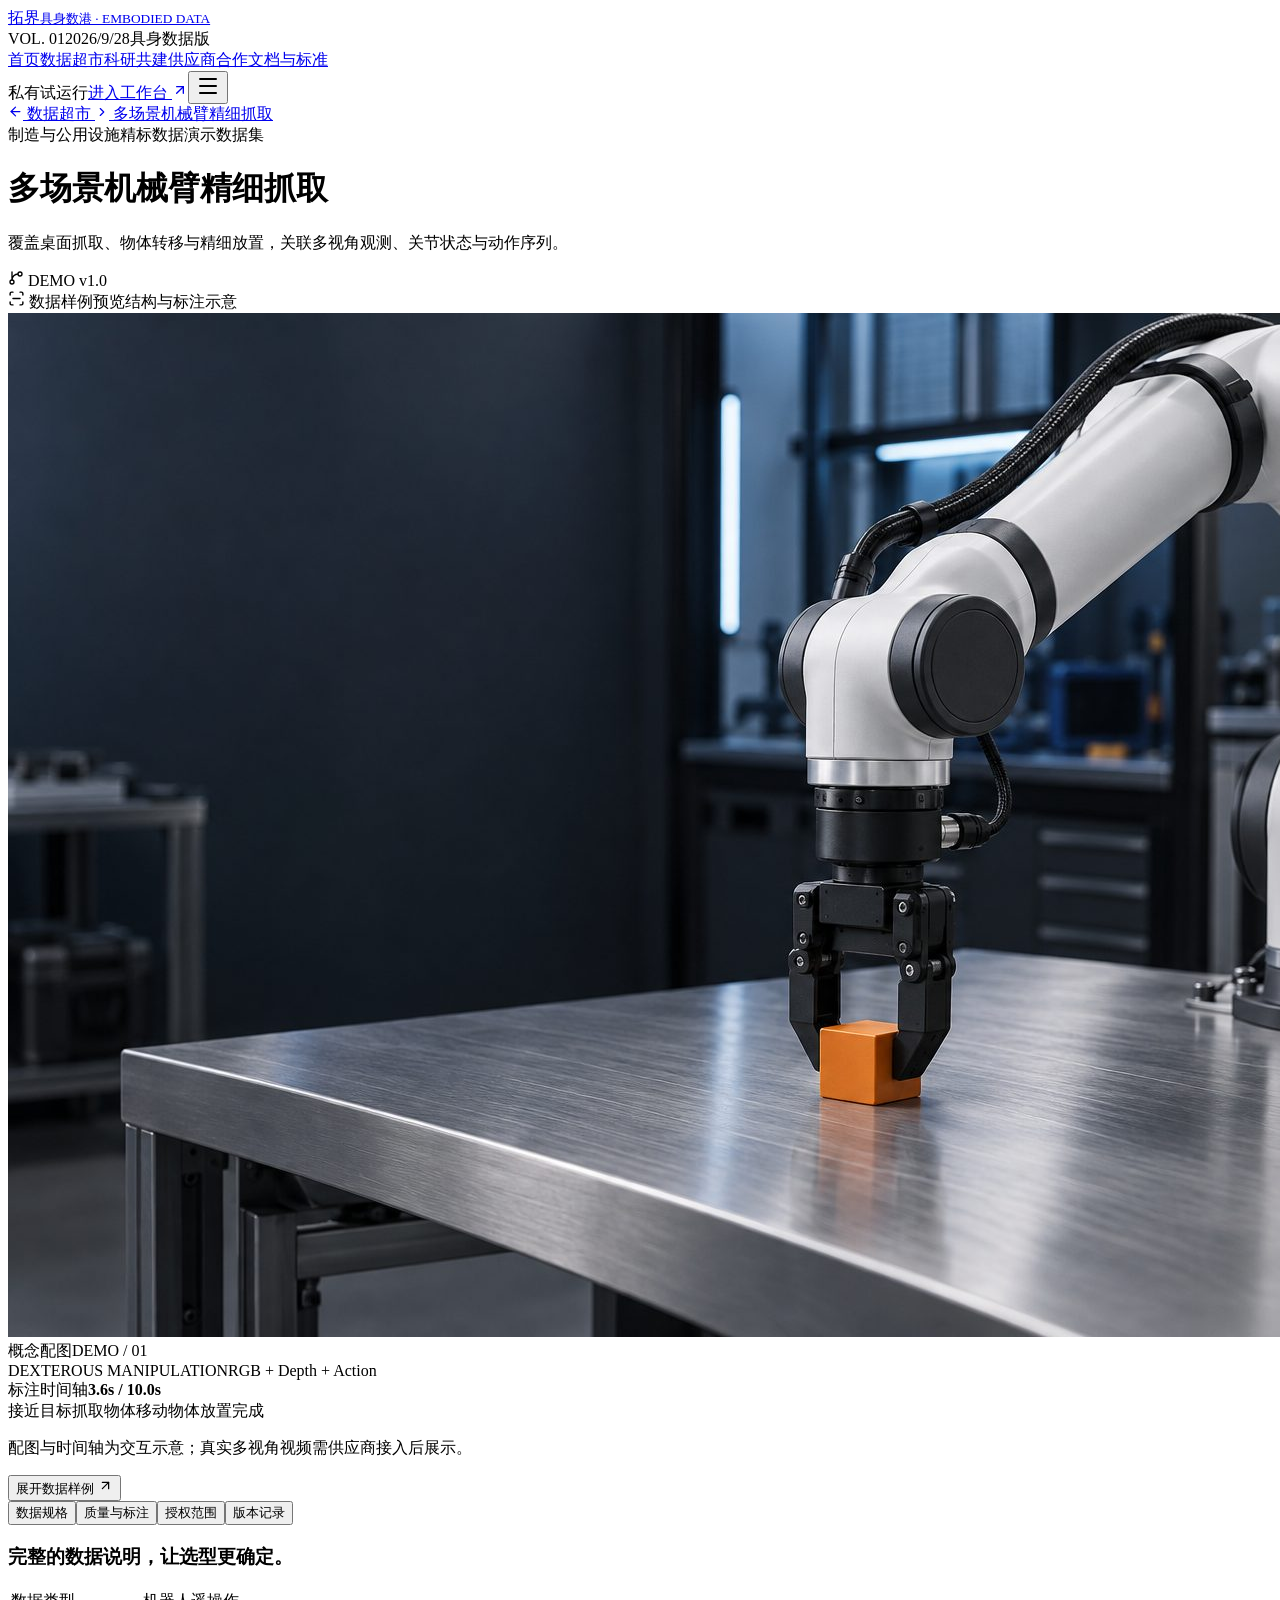
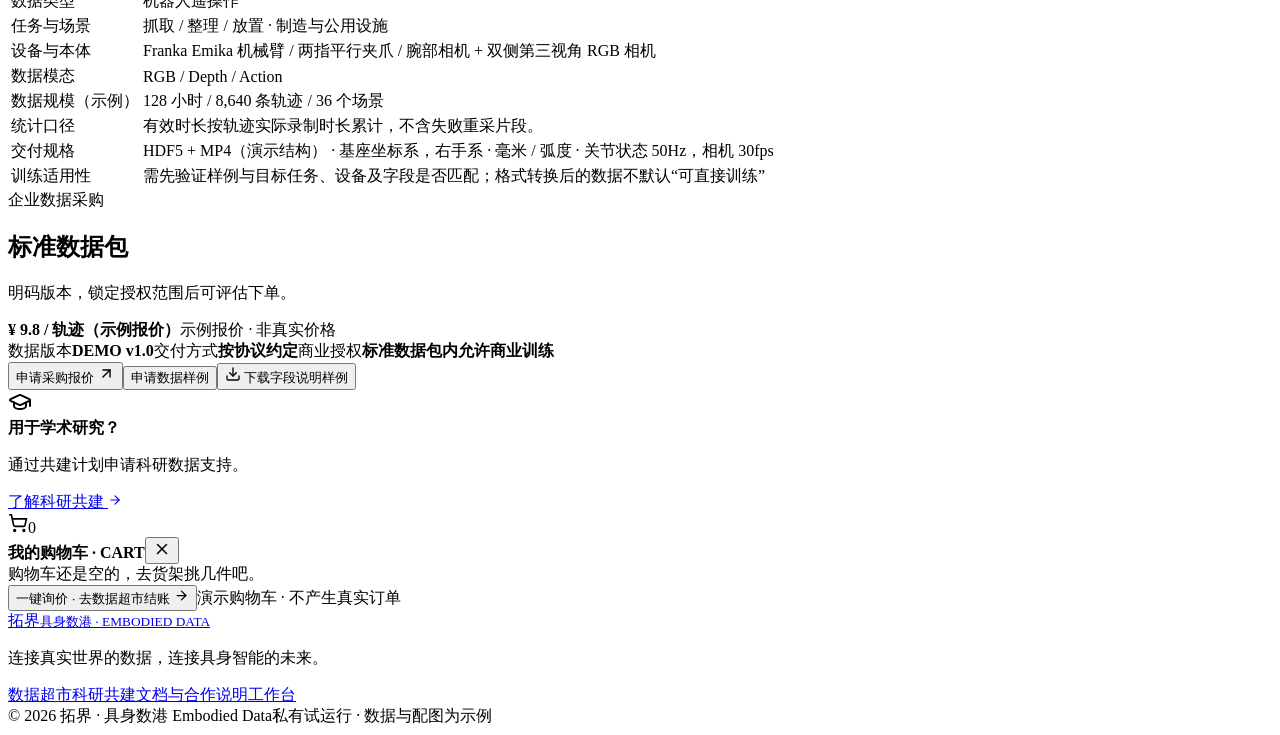
==== commit 784397fc: "deploy: dataset-dexterous-pick.html" ====
--- a/dataset-dexterous-pick.html
+++ b/dataset-dexterous-pick.html
@@ -1,5 +1,5 @@
-<!DOCTYPE html><html lang="zh-CN"><head><meta charSet="utf-8"/><meta name="viewport" content="width=device-width, initial-scale=1"/><link rel="stylesheet" href="_next/static/css/index.DWotHY3l.css" data-rsc-css-href="_next/static/css/index.DWotHY3l.css" data-precedence="vite-rsc/importer-resources"/><title>拓界 · 具身数港｜具身智能数据交易与科研共建平台</title><meta name="description" content="拓界（具身数港）是面向具身智能的训练数据平台：数据集按 12 大行业开架、按 2,558 道标准工序索引，规格、样例与授权边界全部公开。样例免费申请、明码数据包可评估下单，并提供科研共建与供应商合作通道。"/><meta name="application-name" content="拓界 · 具身数港"/><meta name="keywords" content="具身智能,机器人训练数据,具身数据交易,数据集,多模态数据,视触觉数据,科研共建,数据授权"/><meta name="robots" content="index, follow"/><meta property="og:title" content="拓界 · 具身数港｜具身智能数据交易与科研共建平台"/><meta property="og:description" content="数据集按 12 大行业开架、按 2,558 道标准工序索引，规格、样例与授权边界全部公开。"/><meta property="og:url" content="https://tuojie-demo.app.workbuddy.host"/><meta property="og:site_name" content="拓界 · 具身数港"/><meta property="og:type" content="website"/><meta property="og:locale" content="zh_CN"/><meta name="twitter:card" content="summary_large_image"/><meta name="twitter:title" content="拓界 · 具身数港｜具身智能数据交易与科研共建平台"/><meta name="twitter:description" content="数据集按 12 大行业开架、按 2,558 道标准工序索引，规格、样例与授权边界全部公开。"/><link rel="shortcut icon" href="/favicon.svg"/><link rel="icon" href="/favicon.svg"/><meta name="codex-preview" content="development"/><noscript></noscript><script type="application/ld+json">{"@context":"https://schema.org","@type":"Organization","name":"拓界 · 具身数港","alternateName":"具身数港 Embodied Data","description":"面向具身智能的训练数据平台：数据集按 12 大行业开架、按 2,558 道标准工序索引，规格、样例与授权边界全部公开。","url":"https://tuojie-demo.app.workbuddy.host"}</script>
-</head><body class="antialiased"><div class="site "><header class="header"><div class="header-inner"><a href="/" class="brand" aria-label="拓界首页"><span class="brand-mark"><i></i><i></i><i></i><i></i></span><span>拓界<small>具身数港 · EMBODIED DATA</small></span></a><div class="press-meta" aria-hidden="true"><span>VOL. 01</span><span>2026/9/27</span><span>具身数据版</span></div><nav class="nav" aria-label="主导航"><a href="/" class="">首页</a><a href="/#market" class="">数据超市</a><a href="research.html" class="">科研共建</a><a href="suppliers.html" class="">供应商合作</a><a href="standards.html" class="">文档与标准</a></nav><div class="header-actions"><span class="pilot-label">私有试运行</span><a href="workspace.html" class="workspace-link">进入工作台 <svg xmlns="http://www.w3.org/2000/svg" width="16" height="16" viewBox="0 0 24 24" fill="none" stroke="currentColor" stroke-width="2" stroke-linecap="round" stroke-linejoin="round" class="lucide lucide-arrow-up-right" aria-hidden="true"><path d="M7 7h10v10"></path><path d="M7 17 17 7"></path></svg></a><button data-slot="button" data-variant="ghost" data-size="icon" class="inline-flex shrink-0 items-center justify-center gap-2 rounded-md text-sm font-medium whitespace-nowrap transition-all outline-none focus-visible:border-ring focus-visible:ring-[3px] focus-visible:ring-ring/50 disabled:pointer-events-none disabled:opacity-50 aria-invalid:border-destructive aria-invalid:ring-destructive/20 dark:aria-invalid:ring-destructive/40 [&amp;_svg]:pointer-events-none [&amp;_svg]:shrink-0 [&amp;_svg:not([class*=&#x27;size-&#x27;])]:size-4 hover:bg-accent hover:text-accent-foreground dark:hover:bg-accent/50 size-9 mobile-menu" aria-label="打开菜单"><svg xmlns="http://www.w3.org/2000/svg" width="24" height="24" viewBox="0 0 24 24" fill="none" stroke="currentColor" stroke-width="2" stroke-linecap="round" stroke-linejoin="round" class="lucide lucide-menu" aria-hidden="true"><path d="M4 5h16"></path><path d="M4 12h16"></path><path d="M4 19h16"></path></svg></button></div></div></header><main id="main-content"><div class="workspace-width detail-page"><a href="/#market" class="breadcrumb backlink"><svg xmlns="http://www.w3.org/2000/svg" width="15" height="15" viewBox="0 0 24 24" fill="none" stroke="currentColor" stroke-width="2" stroke-linecap="round" stroke-linejoin="round" class="lucide lucide-arrow-left" aria-hidden="true"><path d="m12 19-7-7 7-7"></path><path d="M19 12H5"></path></svg> 数据超市 <svg xmlns="http://www.w3.org/2000/svg" width="14" height="14" viewBox="0 0 24 24" fill="none" stroke="currentColor" stroke-width="2" stroke-linecap="round" stroke-linejoin="round" class="lucide lucide-chevron-right" aria-hidden="true"><path d="m9 18 6-6-6-6"></path></svg> <!-- -->多场景机械臂精细抓取</a><div class="detail-heading"><div><div class="card-tags"><span>制造与公用设施</span><span class="quality">精标数据</span><span>演示数据集</span></div><h1>多场景机械臂精细抓取</h1><p>覆盖桌面抓取、物体转移与精细放置，关联多视角观测、关节状态与动作序列。</p></div><span class="version-label"><svg xmlns="http://www.w3.org/2000/svg" width="16" height="16" viewBox="0 0 24 24" fill="none" stroke="currentColor" stroke-width="2" stroke-linecap="round" stroke-linejoin="round" class="lucide lucide-git-branch" aria-hidden="true"><path d="M15 6a9 9 0 0 0-9 9V3"></path><circle cx="18" cy="6" r="3"></circle><circle cx="6" cy="18" r="3"></circle></svg> <!-- -->DEMO v1.0</span></div><div class="detail-layout"><div class="detail-main"><div class="sample-viewer"><div class="viewer-heading"><span><svg xmlns="http://www.w3.org/2000/svg" width="17" height="17" viewBox="0 0 24 24" fill="none" stroke="currentColor" stroke-width="2" stroke-linecap="round" stroke-linejoin="round" class="lucide lucide-scan-line" aria-hidden="true"><path d="M3 7V5a2 2 0 0 1 2-2h2"></path><path d="M17 3h2a2 2 0 0 1 2 2v2"></path><path d="M21 17v2a2 2 0 0 1-2 2h-2"></path><path d="M7 21H5a2 2 0 0 1-2-2v-2"></path><path d="M7 12h10"></path></svg> 数据样例预览</span><span>结构与标注示意</span></div><div class="dataset-visual cyan large"><img src="robotics-lab.jpg" alt="机械臂实验室概念配图，非实际数据样例" loading="eager"/><div class="visual-top"><span>概念配图</span><span>DEMO / 01</span></div><div class="visual-bottom"><span>DEXTEROUS MANIPULATION</span><span>RGB + Depth + Action</span></div></div><div class="viewer-controls"><div class="frame-caption"><span>标注时间轴</span><b>3.6<!-- -->s / 10.0s</b></div><span dir="ltr" data-orientation="horizontal" aria-disabled="false" data-slot="slider" class="relative flex w-full touch-none items-center select-none data-[disabled]:opacity-50 data-[orientation=vertical]:h-full data-[orientation=vertical]:min-h-44 data-[orientation=vertical]:w-auto data-[orientation=vertical]:flex-col" aria-label="标注时间轴" style="--radix-slider-thumb-transform:translateX(-50%)"><span data-orientation="horizontal" data-slot="slider-track" class="relative grow overflow-hidden rounded-full bg-muted data-[orientation=horizontal]:h-1.5 data-[orientation=horizontal]:w-full data-[orientation=vertical]:h-full data-[orientation=vertical]:w-1.5"><span data-orientation="horizontal" data-slot="slider-range" class="absolute bg-primary data-[orientation=horizontal]:h-full data-[orientation=vertical]:w-full" style="left:0%;right:64%"></span></span><span style="transform:var(--radix-slider-thumb-transform);position:absolute;left:calc(0% + 0px)"><span role="slider" aria-valuemin="0" aria-valuemax="100" aria-orientation="horizontal" data-orientation="horizontal" tabindex="0" data-slot="slider-thumb" class="block size-4 shrink-0 rounded-full border border-primary bg-white shadow-sm ring-ring/50 transition-[color,box-shadow] hover:ring-4 focus-visible:ring-4 focus-visible:outline-hidden disabled:pointer-events-none disabled:opacity-50" style="display:none" data-radix-collection-item=""></span></span><input style="display:none"/></span><div class="phase-row"><span class="">接近目标</span><span class="active">抓取物体</span><span class="">移动物体</span><span class="">放置完成</span></div><p class="viewer-disclaimer">配图与时间轴为交互示意；真实多视角视频需供应商接入后展示。</p><button type="button" class="sample-btn sample-btn-block" data-id="dexterous-pick" data-name="多场景机械臂精细抓取" data-tasks="抓取 整理 放置" data-modalities="RGB / Depth / Action" data-scene="制造与公用设施" data-device="协作机械臂" aria-label="展开数据样例">展开数据样例 <svg xmlns="http://www.w3.org/2000/svg" width="15" height="15" viewBox="0 0 24 24" fill="none" stroke="currentColor" stroke-width="2" stroke-linecap="round" stroke-linejoin="round" class="lucide lucide-arrow-up-right" aria-hidden="true"><path d="M7 7h10v10"></path><path d="M7 17 17 7"></path></svg></button></div></div><div dir="ltr" data-orientation="horizontal" data-slot="tabs" class="group/tabs flex gap-2 data-[orientation=horizontal]:flex-col detail-tabs"><div role="tablist" aria-orientation="horizontal" data-slot="tabs-list" data-variant="line" class="group/tabs-list inline-flex w-fit items-center justify-center rounded-lg p-[3px] text-muted-foreground group-data-[orientation=horizontal]/tabs:h-9 group-data-[orientation=vertical]/tabs:h-fit group-data-[orientation=vertical]/tabs:flex-col data-[variant=line]:rounded-none gap-1 bg-transparent" tabindex="-1" data-orientation="horizontal" style="outline:none"><button type="button" role="tab" aria-selected="true" aria-controls="radix-_R_2eh6i_-content-spec" data-state="active" id="radix-_R_2eh6i_-trigger-spec" data-slot="tabs-trigger" class="relative inline-flex h-[calc(100%-1px)] flex-1 items-center justify-center gap-1.5 rounded-md border border-transparent px-2 py-1 text-sm font-medium whitespace-nowrap text-foreground/60 transition-all group-data-[orientation=vertical]/tabs:w-full group-data-[orientation=vertical]/tabs:justify-start hover:text-foreground focus-visible:border-ring focus-visible:ring-[3px] focus-visible:ring-ring/50 focus-visible:outline-1 focus-visible:outline-ring disabled:pointer-events-none disabled:opacity-50 group-data-[variant=default]/tabs-list:data-[state=active]:shadow-sm group-data-[variant=line]/tabs-list:data-[state=active]:shadow-none dark:text-muted-foreground dark:hover:text-foreground [&amp;_svg]:pointer-events-none [&amp;_svg]:shrink-0 [&amp;_svg:not([class*=&#x27;size-&#x27;])]:size-4 group-data-[variant=line]/tabs-list:bg-transparent group-data-[variant=line]/tabs-list:data-[state=active]:bg-transparent dark:group-data-[variant=line]/tabs-list:data-[state=active]:border-transparent dark:group-data-[variant=line]/tabs-list:data-[state=active]:bg-transparent data-[state=active]:bg-background data-[state=active]:text-foreground dark:data-[state=active]:border-input dark:data-[state=active]:bg-input/30 dark:data-[state=active]:text-foreground after:absolute after:bg-foreground after:opacity-0 after:transition-opacity group-data-[orientation=horizontal]/tabs:after:inset-x-0 group-data-[orientation=horizontal]/tabs:after:bottom-[-5px] group-data-[orientation=horizontal]/tabs:after:h-0.5 group-data-[orientation=vertical]/tabs:after:inset-y-0 group-data-[orientation=vertical]/tabs:after:-right-1 group-data-[orientation=vertical]/tabs:after:w-0.5 group-data-[variant=line]/tabs-list:data-[state=active]:after:opacity-100" tabindex="-1" data-orientation="horizontal" data-radix-collection-item="">数据规格</button><button type="button" role="tab" aria-selected="false" aria-controls="radix-_R_2eh6i_-content-quality" data-state="inactive" id="radix-_R_2eh6i_-trigger-quality" data-slot="tabs-trigger" class="relative inline-flex h-[calc(100%-1px)] flex-1 items-center justify-center gap-1.5 rounded-md border border-transparent px-2 py-1 text-sm font-medium whitespace-nowrap text-foreground/60 transition-all group-data-[orientation=vertical]/tabs:w-full group-data-[orientation=vertical]/tabs:justify-start hover:text-foreground focus-visible:border-ring focus-visible:ring-[3px] focus-visible:ring-ring/50 focus-visible:outline-1 focus-visible:outline-ring disabled:pointer-events-none disabled:opacity-50 group-data-[variant=default]/tabs-list:data-[state=active]:shadow-sm group-data-[variant=line]/tabs-list:data-[state=active]:shadow-none dark:text-muted-foreground dark:hover:text-foreground [&amp;_svg]:pointer-events-none [&amp;_svg]:shrink-0 [&amp;_svg:not([class*=&#x27;size-&#x27;])]:size-4 group-data-[variant=line]/tabs-list:bg-transparent group-data-[variant=line]/tabs-list:data-[state=active]:bg-transparent dark:group-data-[variant=line]/tabs-list:data-[state=active]:border-transparent dark:group-data-[variant=line]/tabs-list:data-[state=active]:bg-transparent data-[state=active]:bg-background data-[state=active]:text-foreground dark:data-[state=active]:border-input dark:data-[state=active]:bg-input/30 dark:data-[state=active]:text-foreground after:absolute after:bg-foreground after:opacity-0 after:transition-opacity group-data-[orientation=horizontal]/tabs:after:inset-x-0 group-data-[orientation=horizontal]/tabs:after:bottom-[-5px] group-data-[orientation=horizontal]/tabs:after:h-0.5 group-data-[orientation=vertical]/tabs:after:inset-y-0 group-data-[orientation=vertical]/tabs:after:-right-1 group-data-[orientation=vertical]/tabs:after:w-0.5 group-data-[variant=line]/tabs-list:data-[state=active]:after:opacity-100" tabindex="-1" data-orientation="horizontal" data-radix-collection-item="">质量与标注</button><button type="button" role="tab" aria-selected="false" aria-controls="radix-_R_2eh6i_-content-license" data-state="inactive" id="radix-_R_2eh6i_-trigger-license" data-slot="tabs-trigger" class="relative inline-flex h-[calc(100%-1px)] flex-1 items-center justify-center gap-1.5 rounded-md border border-transparent px-2 py-1 text-sm font-medium whitespace-nowrap text-foreground/60 transition-all group-data-[orientation=vertical]/tabs:w-full group-data-[orientation=vertical]/tabs:justify-start hover:text-foreground focus-visible:border-ring focus-visible:ring-[3px] focus-visible:ring-ring/50 focus-visible:outline-1 focus-visible:outline-ring disabled:pointer-events-none disabled:opacity-50 group-data-[variant=default]/tabs-list:data-[state=active]:shadow-sm group-data-[variant=line]/tabs-list:data-[state=active]:shadow-none dark:text-muted-foreground dark:hover:text-foreground [&amp;_svg]:pointer-events-none [&amp;_svg]:shrink-0 [&amp;_svg:not([class*=&#x27;size-&#x27;])]:size-4 group-data-[variant=line]/tabs-list:bg-transparent group-data-[variant=line]/tabs-list:data-[state=active]:bg-transparent dark:group-data-[variant=line]/tabs-list:data-[state=active]:border-transparent dark:group-data-[variant=line]/tabs-list:data-[state=active]:bg-transparent data-[state=active]:bg-background data-[state=active]:text-foreground dark:data-[state=active]:border-input dark:data-[state=active]:bg-input/30 dark:data-[state=active]:text-foreground after:absolute after:bg-foreground after:opacity-0 after:transition-opacity group-data-[orientation=horizontal]/tabs:after:inset-x-0 group-data-[orientation=horizontal]/tabs:after:bottom-[-5px] group-data-[orientation=horizontal]/tabs:after:h-0.5 group-data-[orientation=vertical]/tabs:after:inset-y-0 group-data-[orientation=vertical]/tabs:after:-right-1 group-data-[orientation=vertical]/tabs:after:w-0.5 group-data-[variant=line]/tabs-list:data-[state=active]:after:opacity-100" tabindex="-1" data-orientation="horizontal" data-radix-collection-item="">授权范围</button><button type="button" role="tab" aria-selected="false" aria-controls="radix-_R_2eh6i_-content-version" data-state="inactive" id="radix-_R_2eh6i_-trigger-version" data-slot="tabs-trigger" class="relative inline-flex h-[calc(100%-1px)] flex-1 items-center justify-center gap-1.5 rounded-md border border-transparent px-2 py-1 text-sm font-medium whitespace-nowrap text-foreground/60 transition-all group-data-[orientation=vertical]/tabs:w-full group-data-[orientation=vertical]/tabs:justify-start hover:text-foreground focus-visible:border-ring focus-visible:ring-[3px] focus-visible:ring-ring/50 focus-visible:outline-1 focus-visible:outline-ring disabled:pointer-events-none disabled:opacity-50 group-data-[variant=default]/tabs-list:data-[state=active]:shadow-sm group-data-[variant=line]/tabs-list:data-[state=active]:shadow-none dark:text-muted-foreground dark:hover:text-foreground [&amp;_svg]:pointer-events-none [&amp;_svg]:shrink-0 [&amp;_svg:not([class*=&#x27;size-&#x27;])]:size-4 group-data-[variant=line]/tabs-list:bg-transparent group-data-[variant=line]/tabs-list:data-[state=active]:bg-transparent dark:group-data-[variant=line]/tabs-list:data-[state=active]:border-transparent dark:group-data-[variant=line]/tabs-list:data-[state=active]:bg-transparent data-[state=active]:bg-background data-[state=active]:text-foreground dark:data-[state=active]:border-input dark:data-[state=active]:bg-input/30 dark:data-[state=active]:text-foreground after:absolute after:bg-foreground after:opacity-0 after:transition-opacity group-data-[orientation=horizontal]/tabs:after:inset-x-0 group-data-[orientation=horizontal]/tabs:after:bottom-[-5px] group-data-[orientation=horizontal]/tabs:after:h-0.5 group-data-[orientation=vertical]/tabs:after:inset-y-0 group-data-[orientation=vertical]/tabs:after:-right-1 group-data-[orientation=vertical]/tabs:after:w-0.5 group-data-[variant=line]/tabs-list:data-[state=active]:after:opacity-100" tabindex="-1" data-orientation="horizontal" data-radix-collection-item="">版本记录</button></div><div data-state="active" data-orientation="horizontal" role="tabpanel" aria-labelledby="radix-_R_2eh6i_-trigger-spec" id="radix-_R_2eh6i_-content-spec" tabindex="0" data-slot="tabs-content" class="flex-1 outline-none" style="animation-duration:0s"><h3>完整的数据说明，让选型更确定。</h3><div data-slot="table-container" class="relative w-full overflow-x-auto"><table data-slot="table" class="w-full caption-bottom text-sm"><tbody data-slot="table-body" class="[&amp;_tr:last-child]:border-0"><tr data-slot="table-row" class="border-b transition-colors hover:bg-muted/50 has-aria-expanded:bg-muted/50 data-[state=selected]:bg-muted"><td data-slot="table-cell" class="p-2 align-middle whitespace-nowrap [&amp;:has([role=checkbox])]:pr-0 [&amp;&gt;[role=checkbox]]:translate-y-[2px]">数据类型</td><td data-slot="table-cell" class="p-2 align-middle whitespace-nowrap [&amp;:has([role=checkbox])]:pr-0 [&amp;&gt;[role=checkbox]]:translate-y-[2px]">机器人遥操作</td></tr><tr data-slot="table-row" class="border-b transition-colors hover:bg-muted/50 has-aria-expanded:bg-muted/50 data-[state=selected]:bg-muted"><td data-slot="table-cell" class="p-2 align-middle whitespace-nowrap [&amp;:has([role=checkbox])]:pr-0 [&amp;&gt;[role=checkbox]]:translate-y-[2px]">任务与场景</td><td data-slot="table-cell" class="p-2 align-middle whitespace-nowrap [&amp;:has([role=checkbox])]:pr-0 [&amp;&gt;[role=checkbox]]:translate-y-[2px]">抓取 / 整理 / 放置 · 制造与公用设施</td></tr><tr data-slot="table-row" class="border-b transition-colors hover:bg-muted/50 has-aria-expanded:bg-muted/50 data-[state=selected]:bg-muted"><td data-slot="table-cell" class="p-2 align-middle whitespace-nowrap [&amp;:has([role=checkbox])]:pr-0 [&amp;&gt;[role=checkbox]]:translate-y-[2px]">设备与本体</td><td data-slot="table-cell" class="p-2 align-middle whitespace-nowrap [&amp;:has([role=checkbox])]:pr-0 [&amp;&gt;[role=checkbox]]:translate-y-[2px]">Franka Emika 机械臂 / 两指平行夹爪 / 腕部相机 + 双侧第三视角 RGB 相机</td></tr><tr data-slot="table-row" class="border-b transition-colors hover:bg-muted/50 has-aria-expanded:bg-muted/50 data-[state=selected]:bg-muted"><td data-slot="table-cell" class="p-2 align-middle whitespace-nowrap [&amp;:has([role=checkbox])]:pr-0 [&amp;&gt;[role=checkbox]]:translate-y-[2px]">数据模态</td><td data-slot="table-cell" class="p-2 align-middle whitespace-nowrap [&amp;:has([role=checkbox])]:pr-0 [&amp;&gt;[role=checkbox]]:translate-y-[2px]">RGB / Depth / Action</td></tr><tr data-slot="table-row" class="border-b transition-colors hover:bg-muted/50 has-aria-expanded:bg-muted/50 data-[state=selected]:bg-muted"><td data-slot="table-cell" class="p-2 align-middle whitespace-nowrap [&amp;:has([role=checkbox])]:pr-0 [&amp;&gt;[role=checkbox]]:translate-y-[2px]">数据规模（示例）</td><td data-slot="table-cell" class="p-2 align-middle whitespace-nowrap [&amp;:has([role=checkbox])]:pr-0 [&amp;&gt;[role=checkbox]]:translate-y-[2px]">128 小时 / 8,640 条轨迹 / 36 个场景</td></tr><tr data-slot="table-row" class="border-b transition-colors hover:bg-muted/50 has-aria-expanded:bg-muted/50 data-[state=selected]:bg-muted"><td data-slot="table-cell" class="p-2 align-middle whitespace-nowrap [&amp;:has([role=checkbox])]:pr-0 [&amp;&gt;[role=checkbox]]:translate-y-[2px]">统计口径</td><td data-slot="table-cell" class="p-2 align-middle whitespace-nowrap [&amp;:has([role=checkbox])]:pr-0 [&amp;&gt;[role=checkbox]]:translate-y-[2px]">有效时长按轨迹实际录制时长累计，不含失败重采片段。</td></tr><tr data-slot="table-row" class="border-b transition-colors hover:bg-muted/50 has-aria-expanded:bg-muted/50 data-[state=selected]:bg-muted"><td data-slot="table-cell" class="p-2 align-middle whitespace-nowrap [&amp;:has([role=checkbox])]:pr-0 [&amp;&gt;[role=checkbox]]:translate-y-[2px]">交付规格</td><td data-slot="table-cell" class="p-2 align-middle whitespace-nowrap [&amp;:has([role=checkbox])]:pr-0 [&amp;&gt;[role=checkbox]]:translate-y-[2px]">HDF5 + MP4（演示结构） · 基座坐标系，右手系 · 毫米 / 弧度 · 关节状态 50Hz，相机 30fps</td></tr><tr data-slot="table-row" class="border-b transition-colors hover:bg-muted/50 has-aria-expanded:bg-muted/50 data-[state=selected]:bg-muted"><td data-slot="table-cell" class="p-2 align-middle whitespace-nowrap [&amp;:has([role=checkbox])]:pr-0 [&amp;&gt;[role=checkbox]]:translate-y-[2px]">训练适用性</td><td data-slot="table-cell" class="p-2 align-middle whitespace-nowrap [&amp;:has([role=checkbox])]:pr-0 [&amp;&gt;[role=checkbox]]:translate-y-[2px]">需先验证样例与目标任务、设备及字段是否匹配；格式转换后的数据不默认“可直接训练”</td></tr></tbody></table></div></div><div data-state="inactive" data-orientation="horizontal" role="tabpanel" aria-labelledby="radix-_R_2eh6i_-trigger-quality" hidden="" id="radix-_R_2eh6i_-content-quality" tabindex="0" data-slot="tabs-content" class="flex-1 outline-none"></div><div data-state="inactive" data-orientation="horizontal" role="tabpanel" aria-labelledby="radix-_R_2eh6i_-trigger-license" hidden="" id="radix-_R_2eh6i_-content-license" tabindex="0" data-slot="tabs-content" class="flex-1 outline-none"></div><div data-state="inactive" data-orientation="horizontal" role="tabpanel" aria-labelledby="radix-_R_2eh6i_-trigger-version" hidden="" id="radix-_R_2eh6i_-content-version" tabindex="0" data-slot="tabs-content" class="flex-1 outline-none"></div></div></div><aside class="purchase-panel"><span class="section-label">企业数据采购</span><h2>标准数据包</h2><p>明码版本，锁定授权范围后可评估下单。</p><div class="price-line"><b>¥ 9.8 / 轨迹（示例报价）</b><span>示例报价 · 非真实价格</span></div><div class="purchase-meta"><span>数据版本<b>DEMO v1.0</b></span><span>交付方式<b>按协议约定</b></span><span>商业授权<b>标准数据包内允许商业训练</b></span></div><button data-slot="button" data-variant="default" data-size="default" class="inline-flex shrink-0 items-center justify-center gap-2 rounded-md text-sm font-medium whitespace-nowrap transition-all outline-none focus-visible:border-ring focus-visible:ring-[3px] focus-visible:ring-ring/50 disabled:pointer-events-none disabled:opacity-50 aria-invalid:border-destructive aria-invalid:ring-destructive/20 dark:aria-invalid:ring-destructive/40 [&amp;_svg]:pointer-events-none [&amp;_svg]:shrink-0 [&amp;_svg:not([class*=&#x27;size-&#x27;])]:size-4 bg-primary text-primary-foreground hover:bg-primary/90 h-9 px-4 py-2 has-[&gt;svg]:px-3 action dark full">申请采购报价 <svg xmlns="http://www.w3.org/2000/svg" width="17" height="17" viewBox="0 0 24 24" fill="none" stroke="currentColor" stroke-width="2" stroke-linecap="round" stroke-linejoin="round" class="lucide lucide-arrow-up-right" aria-hidden="true"><path d="M7 7h10v10"></path><path d="M7 17 17 7"></path></svg></button><button data-slot="button" data-variant="default" data-size="default" class="inline-flex shrink-0 items-center justify-center gap-2 rounded-md text-sm font-medium whitespace-nowrap transition-all outline-none focus-visible:border-ring focus-visible:ring-[3px] focus-visible:ring-ring/50 disabled:pointer-events-none disabled:opacity-50 aria-invalid:border-destructive aria-invalid:ring-destructive/20 dark:aria-invalid:ring-destructive/40 [&amp;_svg]:pointer-events-none [&amp;_svg]:shrink-0 [&amp;_svg:not([class*=&#x27;size-&#x27;])]:size-4 bg-primary text-primary-foreground hover:bg-primary/90 h-9 px-4 py-2 has-[&gt;svg]:px-3 action pale full">申请数据样例</button><button class="download-spec"><svg xmlns="http://www.w3.org/2000/svg" width="16" height="16" viewBox="0 0 24 24" fill="none" stroke="currentColor" stroke-width="2" stroke-linecap="round" stroke-linejoin="round" class="lucide lucide-download" aria-hidden="true"><path d="M12 15V3"></path><path d="M21 15v4a2 2 0 0 1-2 2H5a2 2 0 0 1-2-2v-4"></path><path d="m7 10 5 5 5-5"></path></svg> 下载字段说明样例</button><div class="academic-note"><svg xmlns="http://www.w3.org/2000/svg" width="24" height="24" viewBox="0 0 24 24" fill="none" stroke="currentColor" stroke-width="2" stroke-linecap="round" stroke-linejoin="round" class="lucide lucide-graduation-cap" aria-hidden="true"><path d="M21.42 10.922a1 1 0 0 0-.019-1.838L12.83 5.18a2 2 0 0 0-1.66 0L2.6 9.08a1 1 0 0 0 0 1.832l8.57 3.908a2 2 0 0 0 1.66 0z"></path><path d="M22 10v6"></path><path d="M6 12.5V16a6 3 0 0 0 12 0v-3.5"></path></svg><div><strong>用于学术研究？</strong><p>通过共建计划申请科研数据支持。</p><a href="research.html">了解科研共建 <svg xmlns="http://www.w3.org/2000/svg" width="14" height="14" viewBox="0 0 24 24" fill="none" stroke="currentColor" stroke-width="2" stroke-linecap="round" stroke-linejoin="round" class="lucide lucide-arrow-right" aria-hidden="true"><path d="M5 12h14"></path><path d="m12 5 7 7-7 7"></path></svg></a></div></div></aside></div></div></main><div class="cart-fab" aria-label="打开购物车"><svg xmlns="http://www.w3.org/2000/svg" width="20" height="20" viewBox="0 0 24 24" fill="none" stroke="currentColor" stroke-width="2" stroke-linecap="round" stroke-linejoin="round" class="lucide lucide-shopping-cart" aria-hidden="true"><circle cx="8" cy="21" r="1"></circle><circle cx="19" cy="21" r="1"></circle><path d="M2.05 2.05h2l2.66 12.42a2 2 0 0 0 2 1.58h9.78a2 2 0 0 0 1.95-1.57l1.65-7.43H5.12"></path></svg><span class="cart-count">0</span></div><div class="cart-backdrop" aria-hidden="true"></div><aside class="cart-drawer" aria-label="购物车"><div class="cart-head"><strong>我的购物车 · CART</strong><button class="cart-close" aria-label="关闭购物车"><svg xmlns="http://www.w3.org/2000/svg" width="18" height="18" viewBox="0 0 24 24" fill="none" stroke="currentColor" stroke-width="2" stroke-linecap="round" stroke-linejoin="round" class="lucide lucide-x" aria-hidden="true"><path d="M18 6 6 18"></path><path d="m6 6 12 12"></path></svg></button></div><div class="cart-items"></div><div class="cart-foot"><button class="cart-checkout">一键询价 · 去数据超市结账 <svg xmlns="http://www.w3.org/2000/svg" width="15" height="15" viewBox="0 0 24 24" fill="none" stroke="currentColor" stroke-width="2" stroke-linecap="round" stroke-linejoin="round" class="lucide lucide-arrow-right" aria-hidden="true"><path d="M5 12h14"></path><path d="m12 5 7 7-7 7"></path></svg></button><span class="cart-tip">演示购物车 · 不产生真实订单</span></div></aside><footer class="footer"><div><a href="/" class="brand" aria-label="拓界首页"><span class="brand-mark"><i></i><i></i><i></i><i></i></span><span>拓界<small>具身数港 · EMBODIED DATA</small></span></a><p>连接真实世界的数据，连接具身智能的未来。</p></div><div class="footer-links"><a href="/#market">数据超市</a><a href="research.html">科研共建</a><a href="standards.html">文档与合作说明</a><a href="workspace.html">工作台</a></div><div class="footer-bottom"><span>© <!-- -->2026<!-- --> 拓界 · 具身数港 Embodied Data</span><span>私有试运行 · 数据与配图为示例</span></div></footer></div><script>/* 拓界·具身数港 — 数据超市互动层（自包含原生 JS，注入静态页）
+<!DOCTYPE html><html lang="zh-CN"><head><meta charSet="utf-8"/><meta name="viewport" content="width=device-width, initial-scale=1"/><link rel="stylesheet" href="_next/static/css/index.Def1sJxX.css" data-rsc-css-href="_next/static/css/index.Def1sJxX.css" data-precedence="vite-rsc/importer-resources"/><title>拓界 · 具身数港｜具身智能数据交易与科研共建平台</title><meta name="description" content="拓界（具身数港）是面向具身智能的训练数据平台：数据集按 12 大行业开架、按 2,558 道标准工序索引，规格、样例与授权边界全部公开。样例免费申请、明码数据包可评估下单，并提供科研共建与供应商合作通道。"/><meta name="application-name" content="拓界 · 具身数港"/><meta name="keywords" content="具身智能,机器人训练数据,具身数据交易,数据集,多模态数据,视触觉数据,科研共建,数据授权"/><meta name="robots" content="index, follow"/><meta property="og:title" content="拓界 · 具身数港｜具身智能数据交易与科研共建平台"/><meta property="og:description" content="数据集按 12 大行业开架、按 2,558 道标准工序索引，规格、样例与授权边界全部公开。"/><meta property="og:url" content="https://tuojie-demo.app.workbuddy.host"/><meta property="og:site_name" content="拓界 · 具身数港"/><meta property="og:type" content="website"/><meta property="og:locale" content="zh_CN"/><meta name="twitter:card" content="summary_large_image"/><meta name="twitter:title" content="拓界 · 具身数港｜具身智能数据交易与科研共建平台"/><meta name="twitter:description" content="数据集按 12 大行业开架、按 2,558 道标准工序索引，规格、样例与授权边界全部公开。"/><link rel="shortcut icon" href="/favicon.svg"/><link rel="icon" href="/favicon.svg"/><meta name="codex-preview" content="development"/><noscript></noscript><script type="application/ld+json">{"@context":"https://schema.org","@type":"Organization","name":"拓界 · 具身数港","alternateName":"具身数港 Embodied Data","description":"面向具身智能的训练数据平台：数据集按 12 大行业开架、按 2,558 道标准工序索引，规格、样例与授权边界全部公开。","url":"https://tuojie-demo.app.workbuddy.host"}</script>
+</head><body class="antialiased"><div class="site "><header class="header"><div class="header-inner"><a href="/" class="brand" aria-label="拓界首页"><span class="brand-mark"><i></i><i></i><i></i><i></i></span><span>拓界<small>具身数港 · EMBODIED DATA</small></span></a><div class="press-meta" aria-hidden="true"><span>VOL. 01</span><span>2026/9/28</span><span>具身数据版</span></div><nav class="nav" aria-label="主导航"><a href="/" class="">首页</a><a href="/#market" class="">数据超市</a><a href="research.html" class="">科研共建</a><a href="suppliers.html" class="">供应商合作</a><a href="standards.html" class="">文档与标准</a></nav><div class="header-actions"><span class="pilot-label">私有试运行</span><a href="workspace.html" class="workspace-link">进入工作台 <svg xmlns="http://www.w3.org/2000/svg" width="16" height="16" viewBox="0 0 24 24" fill="none" stroke="currentColor" stroke-width="2" stroke-linecap="round" stroke-linejoin="round" class="lucide lucide-arrow-up-right" aria-hidden="true"><path d="M7 7h10v10"></path><path d="M7 17 17 7"></path></svg></a><button data-slot="button" data-variant="ghost" data-size="icon" class="inline-flex shrink-0 items-center justify-center gap-2 rounded-md text-sm font-medium whitespace-nowrap transition-all outline-none focus-visible:border-ring focus-visible:ring-[3px] focus-visible:ring-ring/50 disabled:pointer-events-none disabled:opacity-50 aria-invalid:border-destructive aria-invalid:ring-destructive/20 dark:aria-invalid:ring-destructive/40 [&amp;_svg]:pointer-events-none [&amp;_svg]:shrink-0 [&amp;_svg:not([class*=&#x27;size-&#x27;])]:size-4 hover:bg-accent hover:text-accent-foreground dark:hover:bg-accent/50 size-9 mobile-menu" aria-label="打开菜单"><svg xmlns="http://www.w3.org/2000/svg" width="24" height="24" viewBox="0 0 24 24" fill="none" stroke="currentColor" stroke-width="2" stroke-linecap="round" stroke-linejoin="round" class="lucide lucide-menu" aria-hidden="true"><path d="M4 5h16"></path><path d="M4 12h16"></path><path d="M4 19h16"></path></svg></button></div></div></header><main id="main-content"><div class="workspace-width detail-page"><a href="/#market" class="breadcrumb backlink"><svg xmlns="http://www.w3.org/2000/svg" width="15" height="15" viewBox="0 0 24 24" fill="none" stroke="currentColor" stroke-width="2" stroke-linecap="round" stroke-linejoin="round" class="lucide lucide-arrow-left" aria-hidden="true"><path d="m12 19-7-7 7-7"></path><path d="M19 12H5"></path></svg> 数据超市 <svg xmlns="http://www.w3.org/2000/svg" width="14" height="14" viewBox="0 0 24 24" fill="none" stroke="currentColor" stroke-width="2" stroke-linecap="round" stroke-linejoin="round" class="lucide lucide-chevron-right" aria-hidden="true"><path d="m9 18 6-6-6-6"></path></svg> <!-- -->多场景机械臂精细抓取</a><div class="detail-heading"><div><div class="card-tags"><span>制造与公用设施</span><span class="quality">精标数据</span><span>演示数据集</span></div><h1>多场景机械臂精细抓取</h1><p>覆盖桌面抓取、物体转移与精细放置，关联多视角观测、关节状态与动作序列。</p></div><span class="version-label"><svg xmlns="http://www.w3.org/2000/svg" width="16" height="16" viewBox="0 0 24 24" fill="none" stroke="currentColor" stroke-width="2" stroke-linecap="round" stroke-linejoin="round" class="lucide lucide-git-branch" aria-hidden="true"><path d="M15 6a9 9 0 0 0-9 9V3"></path><circle cx="18" cy="6" r="3"></circle><circle cx="6" cy="18" r="3"></circle></svg> <!-- -->DEMO v1.0</span></div><div class="detail-layout"><div class="detail-main"><div class="sample-viewer"><div class="viewer-heading"><span><svg xmlns="http://www.w3.org/2000/svg" width="17" height="17" viewBox="0 0 24 24" fill="none" stroke="currentColor" stroke-width="2" stroke-linecap="round" stroke-linejoin="round" class="lucide lucide-scan-line" aria-hidden="true"><path d="M3 7V5a2 2 0 0 1 2-2h2"></path><path d="M17 3h2a2 2 0 0 1 2 2v2"></path><path d="M21 17v2a2 2 0 0 1-2 2h-2"></path><path d="M7 21H5a2 2 0 0 1-2-2v-2"></path><path d="M7 12h10"></path></svg> 数据样例预览</span><span>结构与标注示意</span></div><div class="dataset-visual cyan large"><img src="robotics-lab.jpg" alt="机械臂实验室概念配图，非实际数据样例" loading="eager"/><div class="visual-top"><span>概念配图</span><span>DEMO / 01</span></div><div class="visual-bottom"><span>DEXTEROUS MANIPULATION</span><span>RGB + Depth + Action</span></div></div><div class="viewer-controls"><div class="frame-caption"><span>标注时间轴</span><b>3.6<!-- -->s / 10.0s</b></div><span dir="ltr" data-orientation="horizontal" aria-disabled="false" data-slot="slider" class="relative flex w-full touch-none items-center select-none data-[disabled]:opacity-50 data-[orientation=vertical]:h-full data-[orientation=vertical]:min-h-44 data-[orientation=vertical]:w-auto data-[orientation=vertical]:flex-col" aria-label="标注时间轴" style="--radix-slider-thumb-transform:translateX(-50%)"><span data-orientation="horizontal" data-slot="slider-track" class="relative grow overflow-hidden rounded-full bg-muted data-[orientation=horizontal]:h-1.5 data-[orientation=horizontal]:w-full data-[orientation=vertical]:h-full data-[orientation=vertical]:w-1.5"><span data-orientation="horizontal" data-slot="slider-range" class="absolute bg-primary data-[orientation=horizontal]:h-full data-[orientation=vertical]:w-full" style="left:0%;right:64%"></span></span><span style="transform:var(--radix-slider-thumb-transform);position:absolute;left:calc(0% + 0px)"><span role="slider" aria-valuemin="0" aria-valuemax="100" aria-orientation="horizontal" data-orientation="horizontal" tabindex="0" data-slot="slider-thumb" class="block size-4 shrink-0 rounded-full border border-primary bg-white shadow-sm ring-ring/50 transition-[color,box-shadow] hover:ring-4 focus-visible:ring-4 focus-visible:outline-hidden disabled:pointer-events-none disabled:opacity-50" style="display:none" data-radix-collection-item=""></span></span><input style="display:none"/></span><div class="phase-row"><span class="">接近目标</span><span class="active">抓取物体</span><span class="">移动物体</span><span class="">放置完成</span></div><p class="viewer-disclaimer">配图与时间轴为交互示意；真实多视角视频需供应商接入后展示。</p><button type="button" class="sample-btn sample-btn-block" data-id="dexterous-pick" data-name="多场景机械臂精细抓取" data-tasks="抓取 整理 放置" data-modalities="RGB / Depth / Action" data-scene="制造与公用设施" data-device="协作机械臂" aria-label="展开数据样例">展开数据样例 <svg xmlns="http://www.w3.org/2000/svg" width="15" height="15" viewBox="0 0 24 24" fill="none" stroke="currentColor" stroke-width="2" stroke-linecap="round" stroke-linejoin="round" class="lucide lucide-arrow-up-right" aria-hidden="true"><path d="M7 7h10v10"></path><path d="M7 17 17 7"></path></svg></button></div></div><div dir="ltr" data-orientation="horizontal" data-slot="tabs" class="group/tabs flex gap-2 data-[orientation=horizontal]:flex-col detail-tabs"><div role="tablist" aria-orientation="horizontal" data-slot="tabs-list" data-variant="line" class="group/tabs-list inline-flex w-fit items-center justify-center rounded-lg p-[3px] text-muted-foreground group-data-[orientation=horizontal]/tabs:h-9 group-data-[orientation=vertical]/tabs:h-fit group-data-[orientation=vertical]/tabs:flex-col data-[variant=line]:rounded-none gap-1 bg-transparent" tabindex="-1" data-orientation="horizontal" style="outline:none"><button type="button" role="tab" aria-selected="true" aria-controls="radix-_R_2eh6i_-content-spec" data-state="active" id="radix-_R_2eh6i_-trigger-spec" data-slot="tabs-trigger" class="relative inline-flex h-[calc(100%-1px)] flex-1 items-center justify-center gap-1.5 rounded-md border border-transparent px-2 py-1 text-sm font-medium whitespace-nowrap text-foreground/60 transition-all group-data-[orientation=vertical]/tabs:w-full group-data-[orientation=vertical]/tabs:justify-start hover:text-foreground focus-visible:border-ring focus-visible:ring-[3px] focus-visible:ring-ring/50 focus-visible:outline-1 focus-visible:outline-ring disabled:pointer-events-none disabled:opacity-50 group-data-[variant=default]/tabs-list:data-[state=active]:shadow-sm group-data-[variant=line]/tabs-list:data-[state=active]:shadow-none dark:text-muted-foreground dark:hover:text-foreground [&amp;_svg]:pointer-events-none [&amp;_svg]:shrink-0 [&amp;_svg:not([class*=&#x27;size-&#x27;])]:size-4 group-data-[variant=line]/tabs-list:bg-transparent group-data-[variant=line]/tabs-list:data-[state=active]:bg-transparent dark:group-data-[variant=line]/tabs-list:data-[state=active]:border-transparent dark:group-data-[variant=line]/tabs-list:data-[state=active]:bg-transparent data-[state=active]:bg-background data-[state=active]:text-foreground dark:data-[state=active]:border-input dark:data-[state=active]:bg-input/30 dark:data-[state=active]:text-foreground after:absolute after:bg-foreground after:opacity-0 after:transition-opacity group-data-[orientation=horizontal]/tabs:after:inset-x-0 group-data-[orientation=horizontal]/tabs:after:bottom-[-5px] group-data-[orientation=horizontal]/tabs:after:h-0.5 group-data-[orientation=vertical]/tabs:after:inset-y-0 group-data-[orientation=vertical]/tabs:after:-right-1 group-data-[orientation=vertical]/tabs:after:w-0.5 group-data-[variant=line]/tabs-list:data-[state=active]:after:opacity-100" tabindex="-1" data-orientation="horizontal" data-radix-collection-item="">数据规格</button><button type="button" role="tab" aria-selected="false" aria-controls="radix-_R_2eh6i_-content-quality" data-state="inactive" id="radix-_R_2eh6i_-trigger-quality" data-slot="tabs-trigger" class="relative inline-flex h-[calc(100%-1px)] flex-1 items-center justify-center gap-1.5 rounded-md border border-transparent px-2 py-1 text-sm font-medium whitespace-nowrap text-foreground/60 transition-all group-data-[orientation=vertical]/tabs:w-full group-data-[orientation=vertical]/tabs:justify-start hover:text-foreground focus-visible:border-ring focus-visible:ring-[3px] focus-visible:ring-ring/50 focus-visible:outline-1 focus-visible:outline-ring disabled:pointer-events-none disabled:opacity-50 group-data-[variant=default]/tabs-list:data-[state=active]:shadow-sm group-data-[variant=line]/tabs-list:data-[state=active]:shadow-none dark:text-muted-foreground dark:hover:text-foreground [&amp;_svg]:pointer-events-none [&amp;_svg]:shrink-0 [&amp;_svg:not([class*=&#x27;size-&#x27;])]:size-4 group-data-[variant=line]/tabs-list:bg-transparent group-data-[variant=line]/tabs-list:data-[state=active]:bg-transparent dark:group-data-[variant=line]/tabs-list:data-[state=active]:border-transparent dark:group-data-[variant=line]/tabs-list:data-[state=active]:bg-transparent data-[state=active]:bg-background data-[state=active]:text-foreground dark:data-[state=active]:border-input dark:data-[state=active]:bg-input/30 dark:data-[state=active]:text-foreground after:absolute after:bg-foreground after:opacity-0 after:transition-opacity group-data-[orientation=horizontal]/tabs:after:inset-x-0 group-data-[orientation=horizontal]/tabs:after:bottom-[-5px] group-data-[orientation=horizontal]/tabs:after:h-0.5 group-data-[orientation=vertical]/tabs:after:inset-y-0 group-data-[orientation=vertical]/tabs:after:-right-1 group-data-[orientation=vertical]/tabs:after:w-0.5 group-data-[variant=line]/tabs-list:data-[state=active]:after:opacity-100" tabindex="-1" data-orientation="horizontal" data-radix-collection-item="">质量与标注</button><button type="button" role="tab" aria-selected="false" aria-controls="radix-_R_2eh6i_-content-license" data-state="inactive" id="radix-_R_2eh6i_-trigger-license" data-slot="tabs-trigger" class="relative inline-flex h-[calc(100%-1px)] flex-1 items-center justify-center gap-1.5 rounded-md border border-transparent px-2 py-1 text-sm font-medium whitespace-nowrap text-foreground/60 transition-all group-data-[orientation=vertical]/tabs:w-full group-data-[orientation=vertical]/tabs:justify-start hover:text-foreground focus-visible:border-ring focus-visible:ring-[3px] focus-visible:ring-ring/50 focus-visible:outline-1 focus-visible:outline-ring disabled:pointer-events-none disabled:opacity-50 group-data-[variant=default]/tabs-list:data-[state=active]:shadow-sm group-data-[variant=line]/tabs-list:data-[state=active]:shadow-none dark:text-muted-foreground dark:hover:text-foreground [&amp;_svg]:pointer-events-none [&amp;_svg]:shrink-0 [&amp;_svg:not([class*=&#x27;size-&#x27;])]:size-4 group-data-[variant=line]/tabs-list:bg-transparent group-data-[variant=line]/tabs-list:data-[state=active]:bg-transparent dark:group-data-[variant=line]/tabs-list:data-[state=active]:border-transparent dark:group-data-[variant=line]/tabs-list:data-[state=active]:bg-transparent data-[state=active]:bg-background data-[state=active]:text-foreground dark:data-[state=active]:border-input dark:data-[state=active]:bg-input/30 dark:data-[state=active]:text-foreground after:absolute after:bg-foreground after:opacity-0 after:transition-opacity group-data-[orientation=horizontal]/tabs:after:inset-x-0 group-data-[orientation=horizontal]/tabs:after:bottom-[-5px] group-data-[orientation=horizontal]/tabs:after:h-0.5 group-data-[orientation=vertical]/tabs:after:inset-y-0 group-data-[orientation=vertical]/tabs:after:-right-1 group-data-[orientation=vertical]/tabs:after:w-0.5 group-data-[variant=line]/tabs-list:data-[state=active]:after:opacity-100" tabindex="-1" data-orientation="horizontal" data-radix-collection-item="">授权范围</button><button type="button" role="tab" aria-selected="false" aria-controls="radix-_R_2eh6i_-content-version" data-state="inactive" id="radix-_R_2eh6i_-trigger-version" data-slot="tabs-trigger" class="relative inline-flex h-[calc(100%-1px)] flex-1 items-center justify-center gap-1.5 rounded-md border border-transparent px-2 py-1 text-sm font-medium whitespace-nowrap text-foreground/60 transition-all group-data-[orientation=vertical]/tabs:w-full group-data-[orientation=vertical]/tabs:justify-start hover:text-foreground focus-visible:border-ring focus-visible:ring-[3px] focus-visible:ring-ring/50 focus-visible:outline-1 focus-visible:outline-ring disabled:pointer-events-none disabled:opacity-50 group-data-[variant=default]/tabs-list:data-[state=active]:shadow-sm group-data-[variant=line]/tabs-list:data-[state=active]:shadow-none dark:text-muted-foreground dark:hover:text-foreground [&amp;_svg]:pointer-events-none [&amp;_svg]:shrink-0 [&amp;_svg:not([class*=&#x27;size-&#x27;])]:size-4 group-data-[variant=line]/tabs-list:bg-transparent group-data-[variant=line]/tabs-list:data-[state=active]:bg-transparent dark:group-data-[variant=line]/tabs-list:data-[state=active]:border-transparent dark:group-data-[variant=line]/tabs-list:data-[state=active]:bg-transparent data-[state=active]:bg-background data-[state=active]:text-foreground dark:data-[state=active]:border-input dark:data-[state=active]:bg-input/30 dark:data-[state=active]:text-foreground after:absolute after:bg-foreground after:opacity-0 after:transition-opacity group-data-[orientation=horizontal]/tabs:after:inset-x-0 group-data-[orientation=horizontal]/tabs:after:bottom-[-5px] group-data-[orientation=horizontal]/tabs:after:h-0.5 group-data-[orientation=vertical]/tabs:after:inset-y-0 group-data-[orientation=vertical]/tabs:after:-right-1 group-data-[orientation=vertical]/tabs:after:w-0.5 group-data-[variant=line]/tabs-list:data-[state=active]:after:opacity-100" tabindex="-1" data-orientation="horizontal" data-radix-collection-item="">版本记录</button></div><div data-state="active" data-orientation="horizontal" role="tabpanel" aria-labelledby="radix-_R_2eh6i_-trigger-spec" id="radix-_R_2eh6i_-content-spec" tabindex="0" data-slot="tabs-content" class="flex-1 outline-none" style="animation-duration:0s"><h3>完整的数据说明，让选型更确定。</h3><div data-slot="table-container" class="relative w-full overflow-x-auto"><table data-slot="table" class="w-full caption-bottom text-sm"><tbody data-slot="table-body" class="[&amp;_tr:last-child]:border-0"><tr data-slot="table-row" class="border-b transition-colors hover:bg-muted/50 has-aria-expanded:bg-muted/50 data-[state=selected]:bg-muted"><td data-slot="table-cell" class="p-2 align-middle whitespace-nowrap [&amp;:has([role=checkbox])]:pr-0 [&amp;&gt;[role=checkbox]]:translate-y-[2px]">数据类型</td><td data-slot="table-cell" class="p-2 align-middle whitespace-nowrap [&amp;:has([role=checkbox])]:pr-0 [&amp;&gt;[role=checkbox]]:translate-y-[2px]">机器人遥操作</td></tr><tr data-slot="table-row" class="border-b transition-colors hover:bg-muted/50 has-aria-expanded:bg-muted/50 data-[state=selected]:bg-muted"><td data-slot="table-cell" class="p-2 align-middle whitespace-nowrap [&amp;:has([role=checkbox])]:pr-0 [&amp;&gt;[role=checkbox]]:translate-y-[2px]">任务与场景</td><td data-slot="table-cell" class="p-2 align-middle whitespace-nowrap [&amp;:has([role=checkbox])]:pr-0 [&amp;&gt;[role=checkbox]]:translate-y-[2px]">抓取 / 整理 / 放置 · 制造与公用设施</td></tr><tr data-slot="table-row" class="border-b transition-colors hover:bg-muted/50 has-aria-expanded:bg-muted/50 data-[state=selected]:bg-muted"><td data-slot="table-cell" class="p-2 align-middle whitespace-nowrap [&amp;:has([role=checkbox])]:pr-0 [&amp;&gt;[role=checkbox]]:translate-y-[2px]">设备与本体</td><td data-slot="table-cell" class="p-2 align-middle whitespace-nowrap [&amp;:has([role=checkbox])]:pr-0 [&amp;&gt;[role=checkbox]]:translate-y-[2px]">Franka Emika 机械臂 / 两指平行夹爪 / 腕部相机 + 双侧第三视角 RGB 相机</td></tr><tr data-slot="table-row" class="border-b transition-colors hover:bg-muted/50 has-aria-expanded:bg-muted/50 data-[state=selected]:bg-muted"><td data-slot="table-cell" class="p-2 align-middle whitespace-nowrap [&amp;:has([role=checkbox])]:pr-0 [&amp;&gt;[role=checkbox]]:translate-y-[2px]">数据模态</td><td data-slot="table-cell" class="p-2 align-middle whitespace-nowrap [&amp;:has([role=checkbox])]:pr-0 [&amp;&gt;[role=checkbox]]:translate-y-[2px]">RGB / Depth / Action</td></tr><tr data-slot="table-row" class="border-b transition-colors hover:bg-muted/50 has-aria-expanded:bg-muted/50 data-[state=selected]:bg-muted"><td data-slot="table-cell" class="p-2 align-middle whitespace-nowrap [&amp;:has([role=checkbox])]:pr-0 [&amp;&gt;[role=checkbox]]:translate-y-[2px]">数据规模（示例）</td><td data-slot="table-cell" class="p-2 align-middle whitespace-nowrap [&amp;:has([role=checkbox])]:pr-0 [&amp;&gt;[role=checkbox]]:translate-y-[2px]">128 小时 / 8,640 条轨迹 / 36 个场景</td></tr><tr data-slot="table-row" class="border-b transition-colors hover:bg-muted/50 has-aria-expanded:bg-muted/50 data-[state=selected]:bg-muted"><td data-slot="table-cell" class="p-2 align-middle whitespace-nowrap [&amp;:has([role=checkbox])]:pr-0 [&amp;&gt;[role=checkbox]]:translate-y-[2px]">统计口径</td><td data-slot="table-cell" class="p-2 align-middle whitespace-nowrap [&amp;:has([role=checkbox])]:pr-0 [&amp;&gt;[role=checkbox]]:translate-y-[2px]">有效时长按轨迹实际录制时长累计，不含失败重采片段。</td></tr><tr data-slot="table-row" class="border-b transition-colors hover:bg-muted/50 has-aria-expanded:bg-muted/50 data-[state=selected]:bg-muted"><td data-slot="table-cell" class="p-2 align-middle whitespace-nowrap [&amp;:has([role=checkbox])]:pr-0 [&amp;&gt;[role=checkbox]]:translate-y-[2px]">交付规格</td><td data-slot="table-cell" class="p-2 align-middle whitespace-nowrap [&amp;:has([role=checkbox])]:pr-0 [&amp;&gt;[role=checkbox]]:translate-y-[2px]">HDF5 + MP4（演示结构） · 基座坐标系，右手系 · 毫米 / 弧度 · 关节状态 50Hz，相机 30fps</td></tr><tr data-slot="table-row" class="border-b transition-colors hover:bg-muted/50 has-aria-expanded:bg-muted/50 data-[state=selected]:bg-muted"><td data-slot="table-cell" class="p-2 align-middle whitespace-nowrap [&amp;:has([role=checkbox])]:pr-0 [&amp;&gt;[role=checkbox]]:translate-y-[2px]">训练适用性</td><td data-slot="table-cell" class="p-2 align-middle whitespace-nowrap [&amp;:has([role=checkbox])]:pr-0 [&amp;&gt;[role=checkbox]]:translate-y-[2px]">需先验证样例与目标任务、设备及字段是否匹配；格式转换后的数据不默认“可直接训练”</td></tr></tbody></table></div></div><div data-state="inactive" data-orientation="horizontal" role="tabpanel" aria-labelledby="radix-_R_2eh6i_-trigger-quality" hidden="" id="radix-_R_2eh6i_-content-quality" tabindex="0" data-slot="tabs-content" class="flex-1 outline-none"></div><div data-state="inactive" data-orientation="horizontal" role="tabpanel" aria-labelledby="radix-_R_2eh6i_-trigger-license" hidden="" id="radix-_R_2eh6i_-content-license" tabindex="0" data-slot="tabs-content" class="flex-1 outline-none"></div><div data-state="inactive" data-orientation="horizontal" role="tabpanel" aria-labelledby="radix-_R_2eh6i_-trigger-version" hidden="" id="radix-_R_2eh6i_-content-version" tabindex="0" data-slot="tabs-content" class="flex-1 outline-none"></div></div></div><aside class="purchase-panel"><span class="section-label">企业数据采购</span><h2>标准数据包</h2><p>明码版本，锁定授权范围后可评估下单。</p><div class="price-line"><b>¥ 9.8 / 轨迹（示例报价）</b><span>示例报价 · 非真实价格</span></div><div class="purchase-meta"><span>数据版本<b>DEMO v1.0</b></span><span>交付方式<b>按协议约定</b></span><span>商业授权<b>标准数据包内允许商业训练</b></span></div><button data-slot="button" data-variant="default" data-size="default" class="inline-flex shrink-0 items-center justify-center gap-2 rounded-md text-sm font-medium whitespace-nowrap transition-all outline-none focus-visible:border-ring focus-visible:ring-[3px] focus-visible:ring-ring/50 disabled:pointer-events-none disabled:opacity-50 aria-invalid:border-destructive aria-invalid:ring-destructive/20 dark:aria-invalid:ring-destructive/40 [&amp;_svg]:pointer-events-none [&amp;_svg]:shrink-0 [&amp;_svg:not([class*=&#x27;size-&#x27;])]:size-4 bg-primary text-primary-foreground hover:bg-primary/90 h-9 px-4 py-2 has-[&gt;svg]:px-3 action dark full">申请采购报价 <svg xmlns="http://www.w3.org/2000/svg" width="17" height="17" viewBox="0 0 24 24" fill="none" stroke="currentColor" stroke-width="2" stroke-linecap="round" stroke-linejoin="round" class="lucide lucide-arrow-up-right" aria-hidden="true"><path d="M7 7h10v10"></path><path d="M7 17 17 7"></path></svg></button><button data-slot="button" data-variant="default" data-size="default" class="inline-flex shrink-0 items-center justify-center gap-2 rounded-md text-sm font-medium whitespace-nowrap transition-all outline-none focus-visible:border-ring focus-visible:ring-[3px] focus-visible:ring-ring/50 disabled:pointer-events-none disabled:opacity-50 aria-invalid:border-destructive aria-invalid:ring-destructive/20 dark:aria-invalid:ring-destructive/40 [&amp;_svg]:pointer-events-none [&amp;_svg]:shrink-0 [&amp;_svg:not([class*=&#x27;size-&#x27;])]:size-4 bg-primary text-primary-foreground hover:bg-primary/90 h-9 px-4 py-2 has-[&gt;svg]:px-3 action pale full">申请数据样例</button><button class="download-spec"><svg xmlns="http://www.w3.org/2000/svg" width="16" height="16" viewBox="0 0 24 24" fill="none" stroke="currentColor" stroke-width="2" stroke-linecap="round" stroke-linejoin="round" class="lucide lucide-download" aria-hidden="true"><path d="M12 15V3"></path><path d="M21 15v4a2 2 0 0 1-2 2H5a2 2 0 0 1-2-2v-4"></path><path d="m7 10 5 5 5-5"></path></svg> 下载字段说明样例</button><div class="academic-note"><svg xmlns="http://www.w3.org/2000/svg" width="24" height="24" viewBox="0 0 24 24" fill="none" stroke="currentColor" stroke-width="2" stroke-linecap="round" stroke-linejoin="round" class="lucide lucide-graduation-cap" aria-hidden="true"><path d="M21.42 10.922a1 1 0 0 0-.019-1.838L12.83 5.18a2 2 0 0 0-1.66 0L2.6 9.08a1 1 0 0 0 0 1.832l8.57 3.908a2 2 0 0 0 1.66 0z"></path><path d="M22 10v6"></path><path d="M6 12.5V16a6 3 0 0 0 12 0v-3.5"></path></svg><div><strong>用于学术研究？</strong><p>通过共建计划申请科研数据支持。</p><a href="research.html">了解科研共建 <svg xmlns="http://www.w3.org/2000/svg" width="14" height="14" viewBox="0 0 24 24" fill="none" stroke="currentColor" stroke-width="2" stroke-linecap="round" stroke-linejoin="round" class="lucide lucide-arrow-right" aria-hidden="true"><path d="M5 12h14"></path><path d="m12 5 7 7-7 7"></path></svg></a></div></div></aside></div></div></main><div class="cart-fab" aria-label="打开购物车"><svg xmlns="http://www.w3.org/2000/svg" width="20" height="20" viewBox="0 0 24 24" fill="none" stroke="currentColor" stroke-width="2" stroke-linecap="round" stroke-linejoin="round" class="lucide lucide-shopping-cart" aria-hidden="true"><circle cx="8" cy="21" r="1"></circle><circle cx="19" cy="21" r="1"></circle><path d="M2.05 2.05h2l2.66 12.42a2 2 0 0 0 2 1.58h9.78a2 2 0 0 0 1.95-1.57l1.65-7.43H5.12"></path></svg><span class="cart-count">0</span></div><div class="cart-backdrop" aria-hidden="true"></div><aside class="cart-drawer" aria-label="购物车"><div class="cart-head"><strong>我的购物车 · CART</strong><button class="cart-close" aria-label="关闭购物车"><svg xmlns="http://www.w3.org/2000/svg" width="18" height="18" viewBox="0 0 24 24" fill="none" stroke="currentColor" stroke-width="2" stroke-linecap="round" stroke-linejoin="round" class="lucide lucide-x" aria-hidden="true"><path d="M18 6 6 18"></path><path d="m6 6 12 12"></path></svg></button></div><div class="cart-items"></div><div class="cart-foot"><button class="cart-checkout">一键询价 · 去数据超市结账 <svg xmlns="http://www.w3.org/2000/svg" width="15" height="15" viewBox="0 0 24 24" fill="none" stroke="currentColor" stroke-width="2" stroke-linecap="round" stroke-linejoin="round" class="lucide lucide-arrow-right" aria-hidden="true"><path d="M5 12h14"></path><path d="m12 5 7 7-7 7"></path></svg></button><span class="cart-tip">演示购物车 · 不产生真实订单</span></div></aside><footer class="footer"><div><a href="/" class="brand" aria-label="拓界首页"><span class="brand-mark"><i></i><i></i><i></i><i></i></span><span>拓界<small>具身数港 · EMBODIED DATA</small></span></a><p>连接真实世界的数据，连接具身智能的未来。</p></div><div class="footer-links"><a href="/#market">数据超市</a><a href="research.html">科研共建</a><a href="standards.html">文档与合作说明</a><a href="workspace.html">工作台</a></div><div class="footer-bottom"><span>© <!-- -->2026<!-- --> 拓界 · 具身数港 Embodied Data</span><span>私有试运行 · 数据与配图为示例</span></div></footer></div><script>/* 拓界·具身数港 — 数据超市互动层（自包含原生 JS，注入静态页）
    功能：购物车（购物篮）＋ 货架即时筛选/搜索/排序 */
 (function(){
   "use strict";
